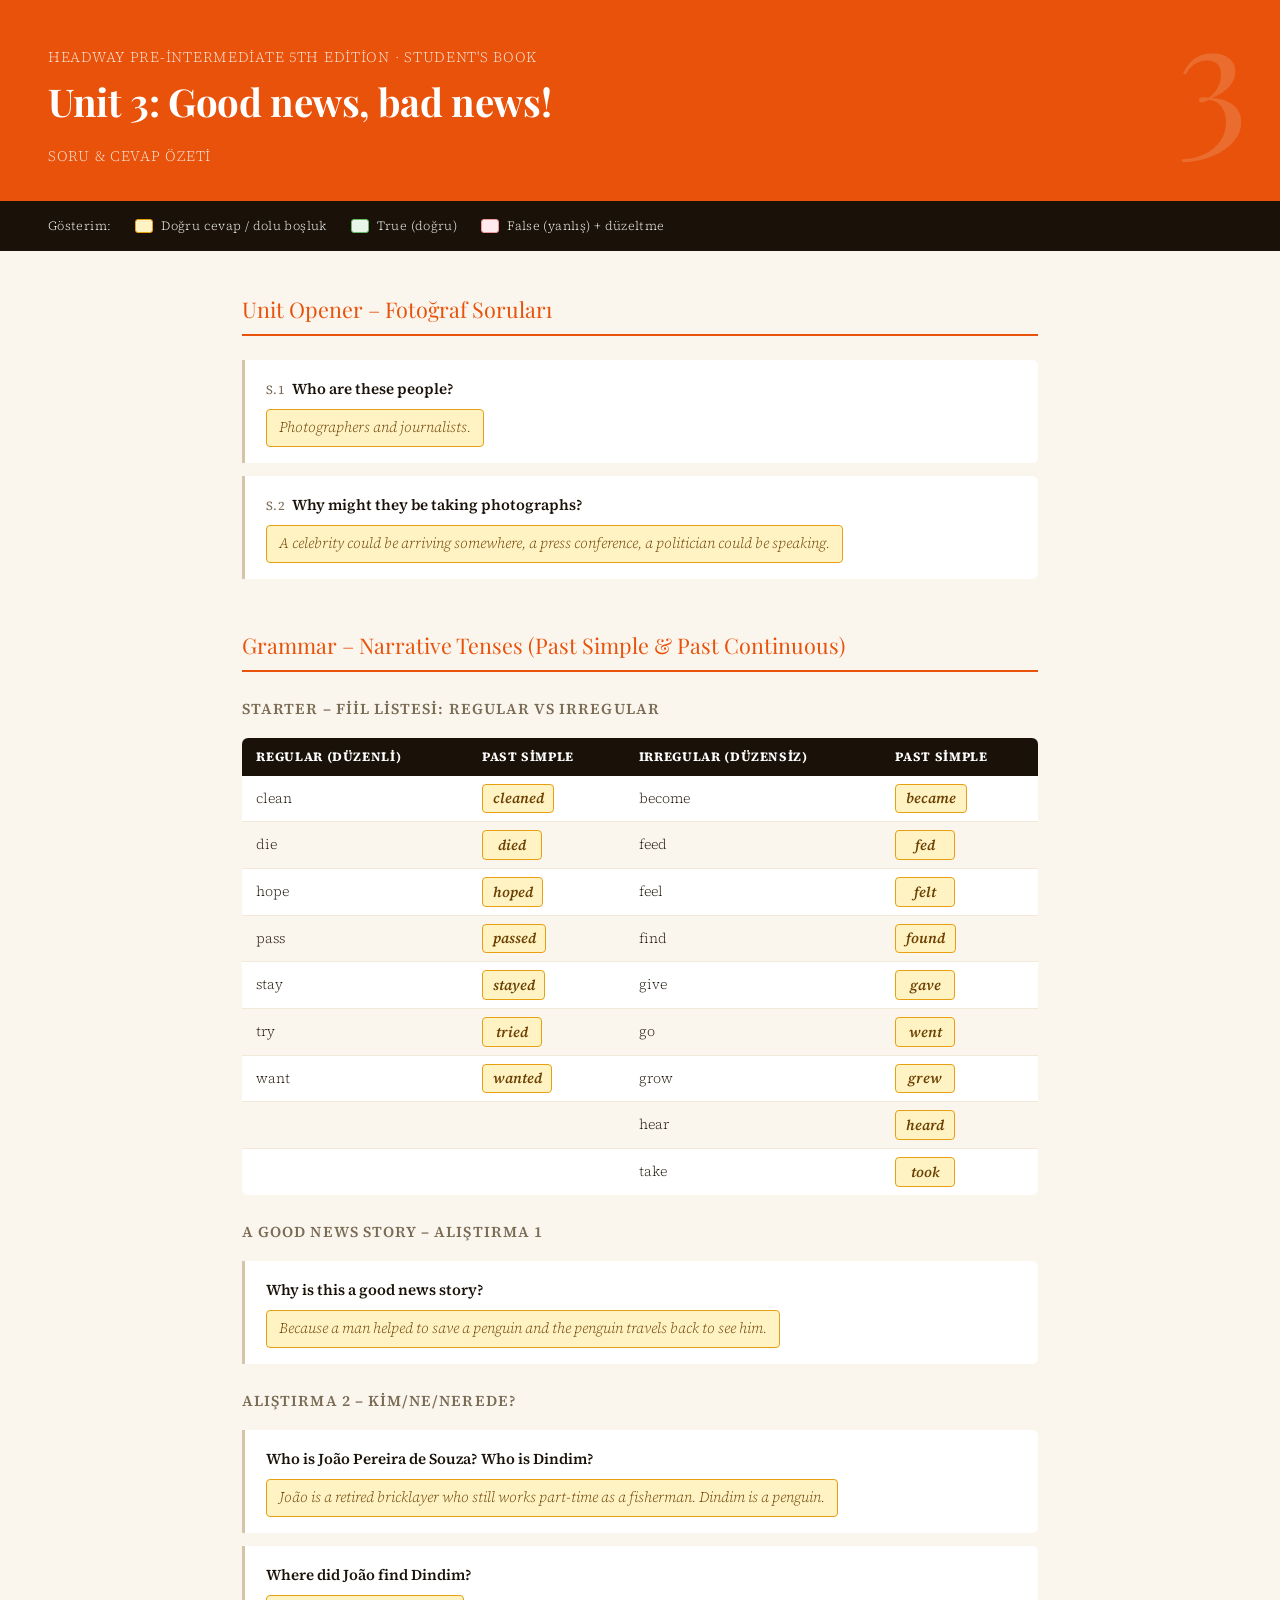
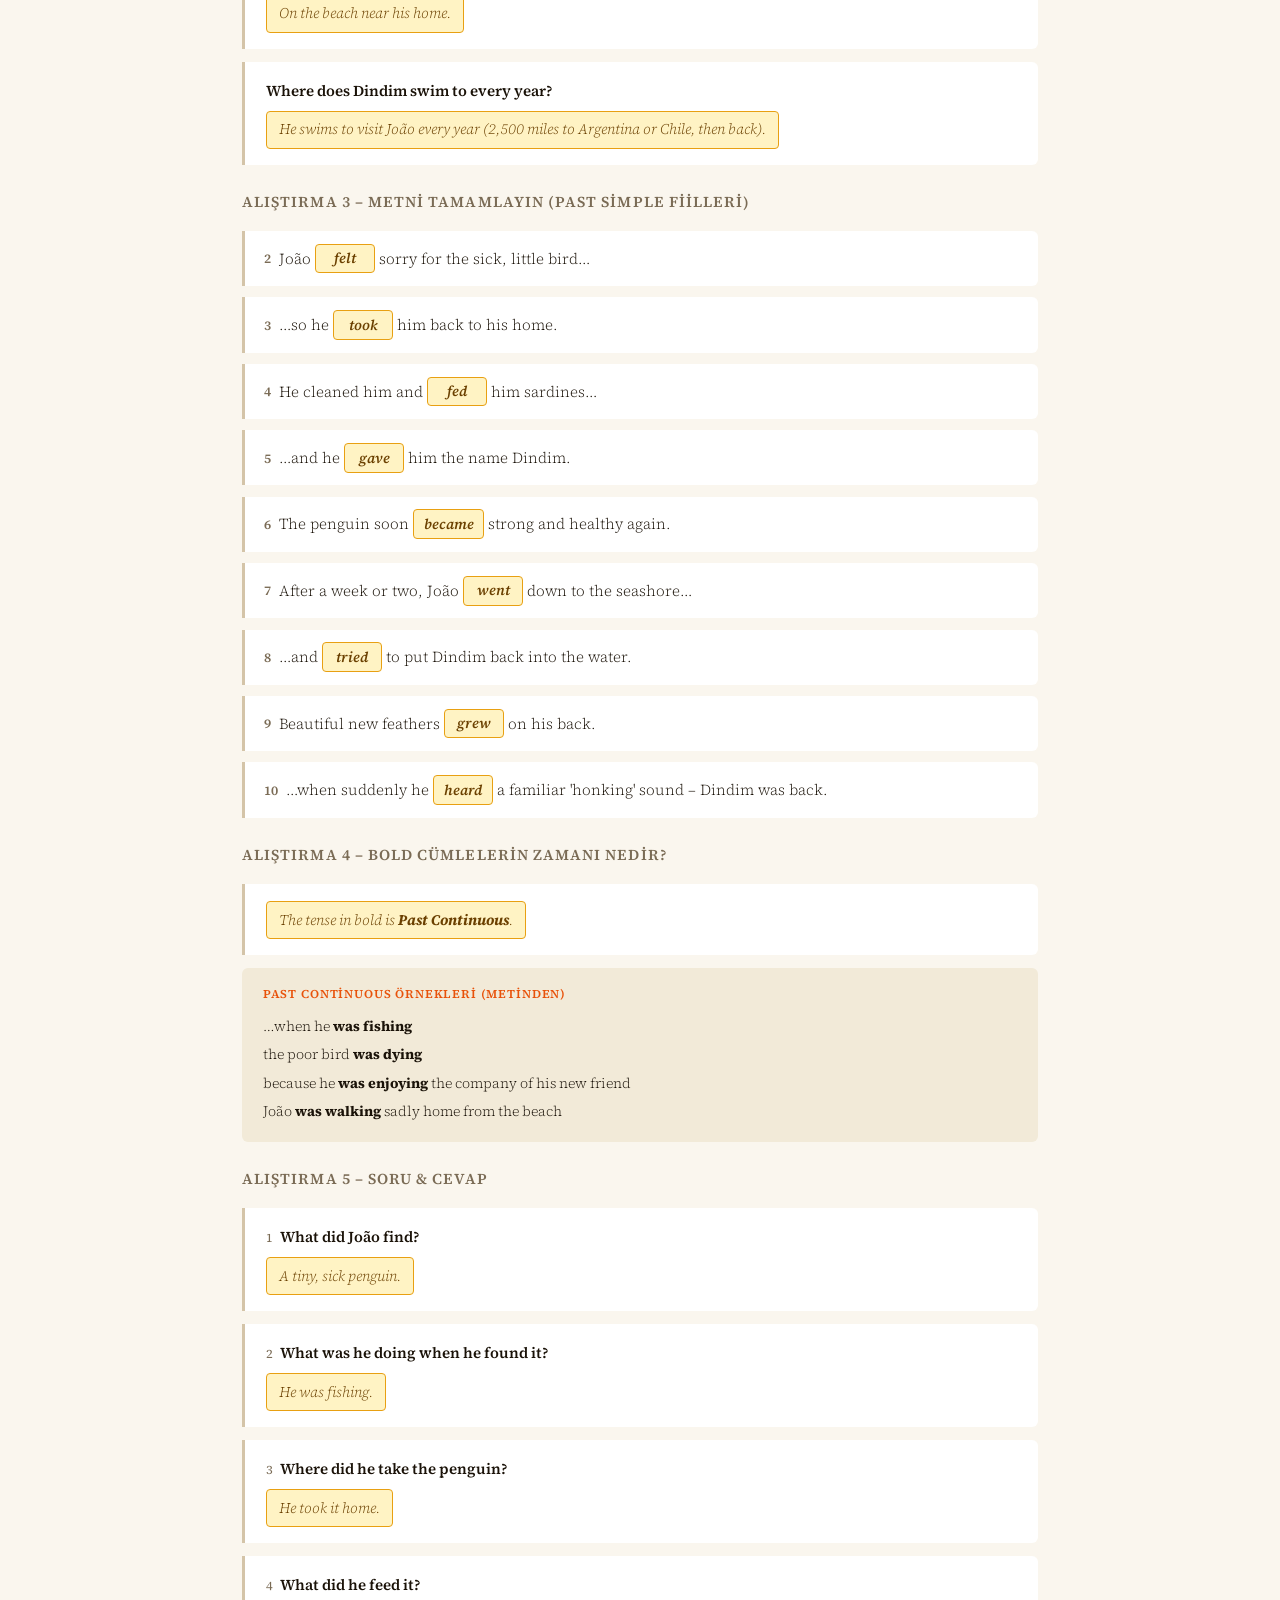
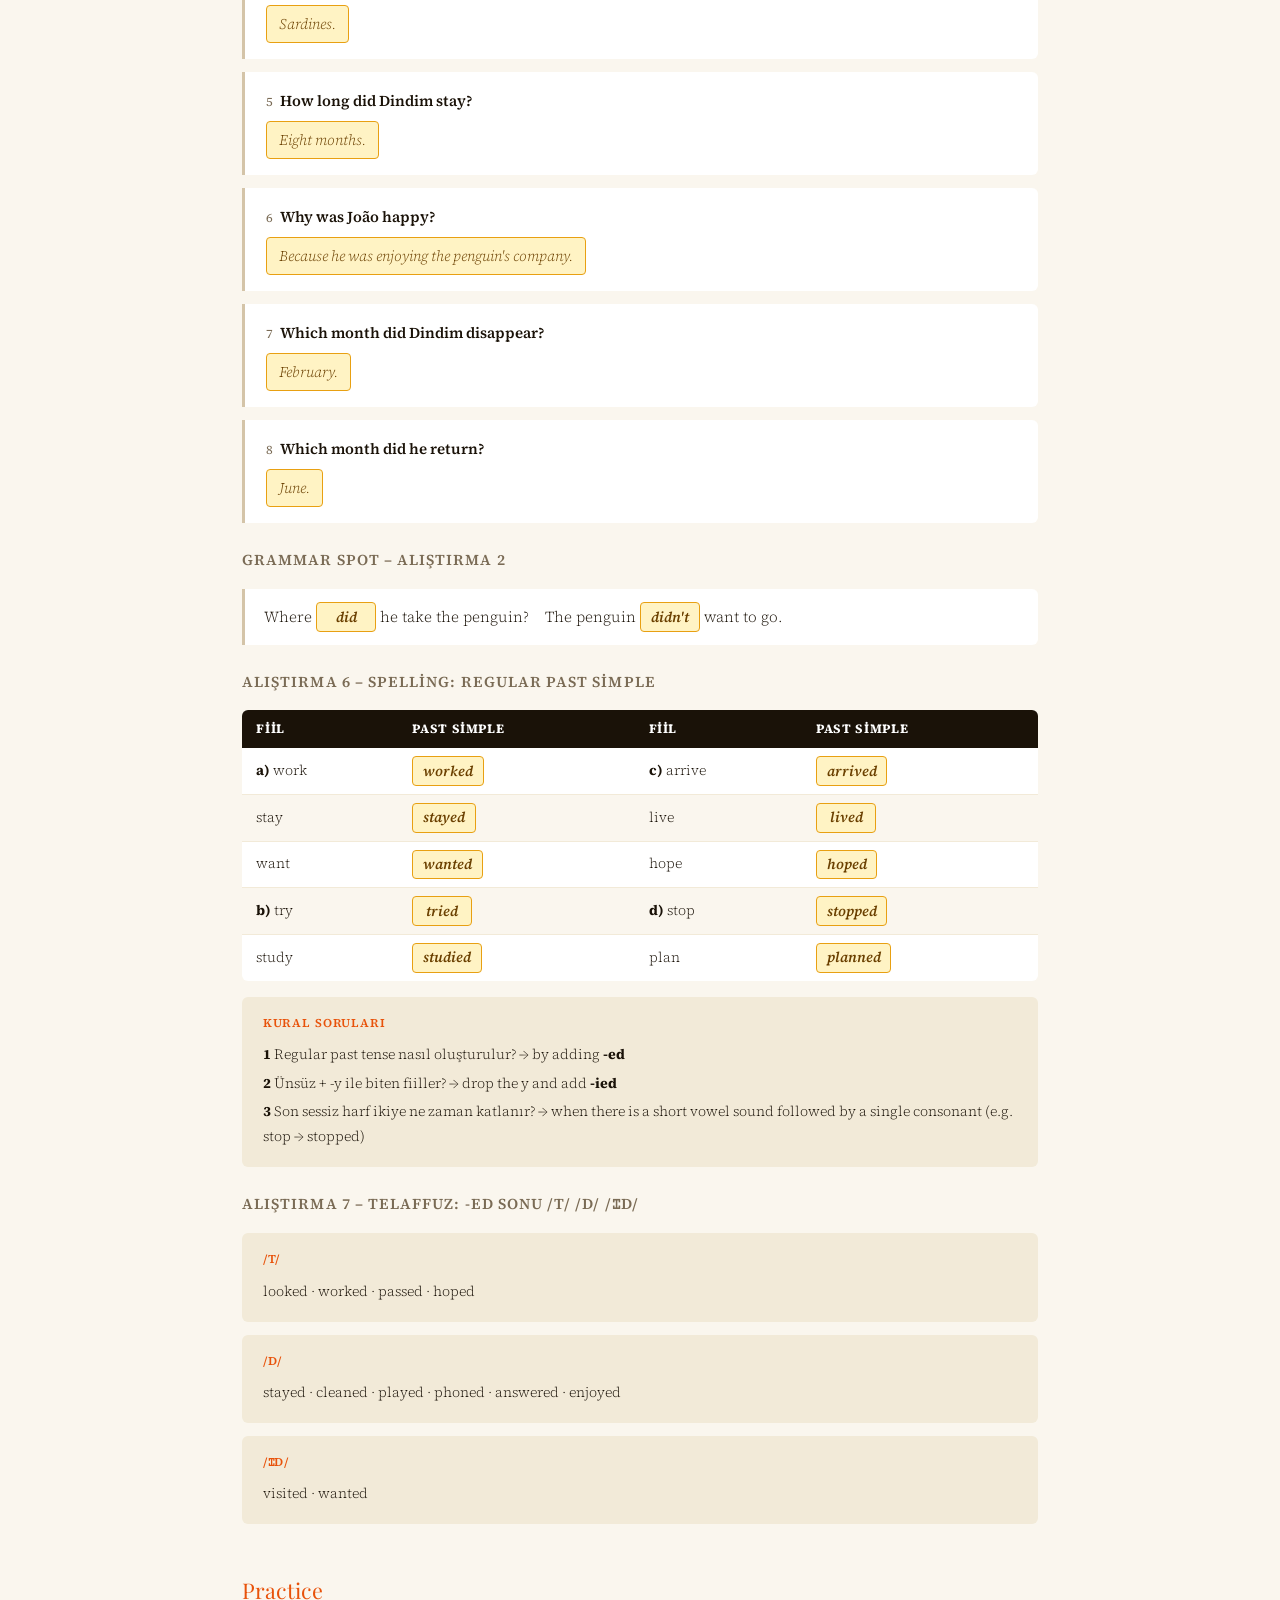
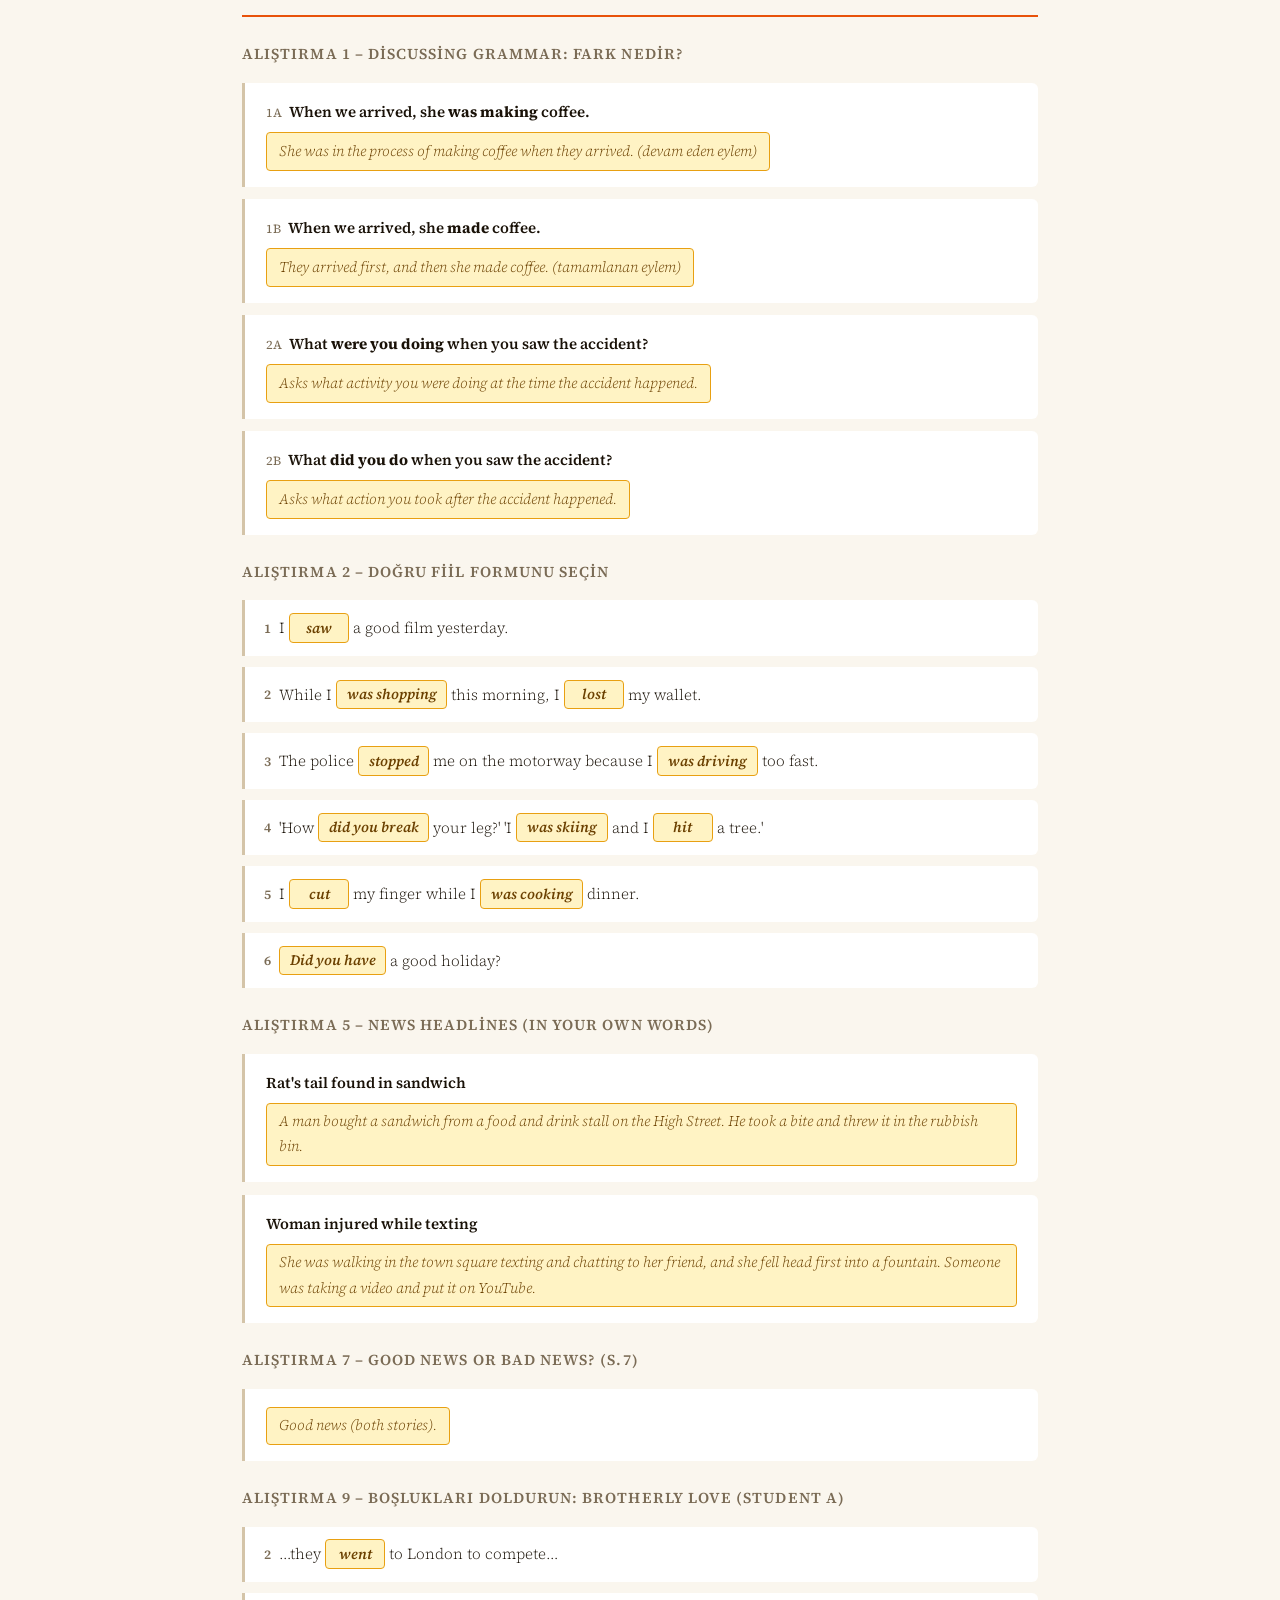
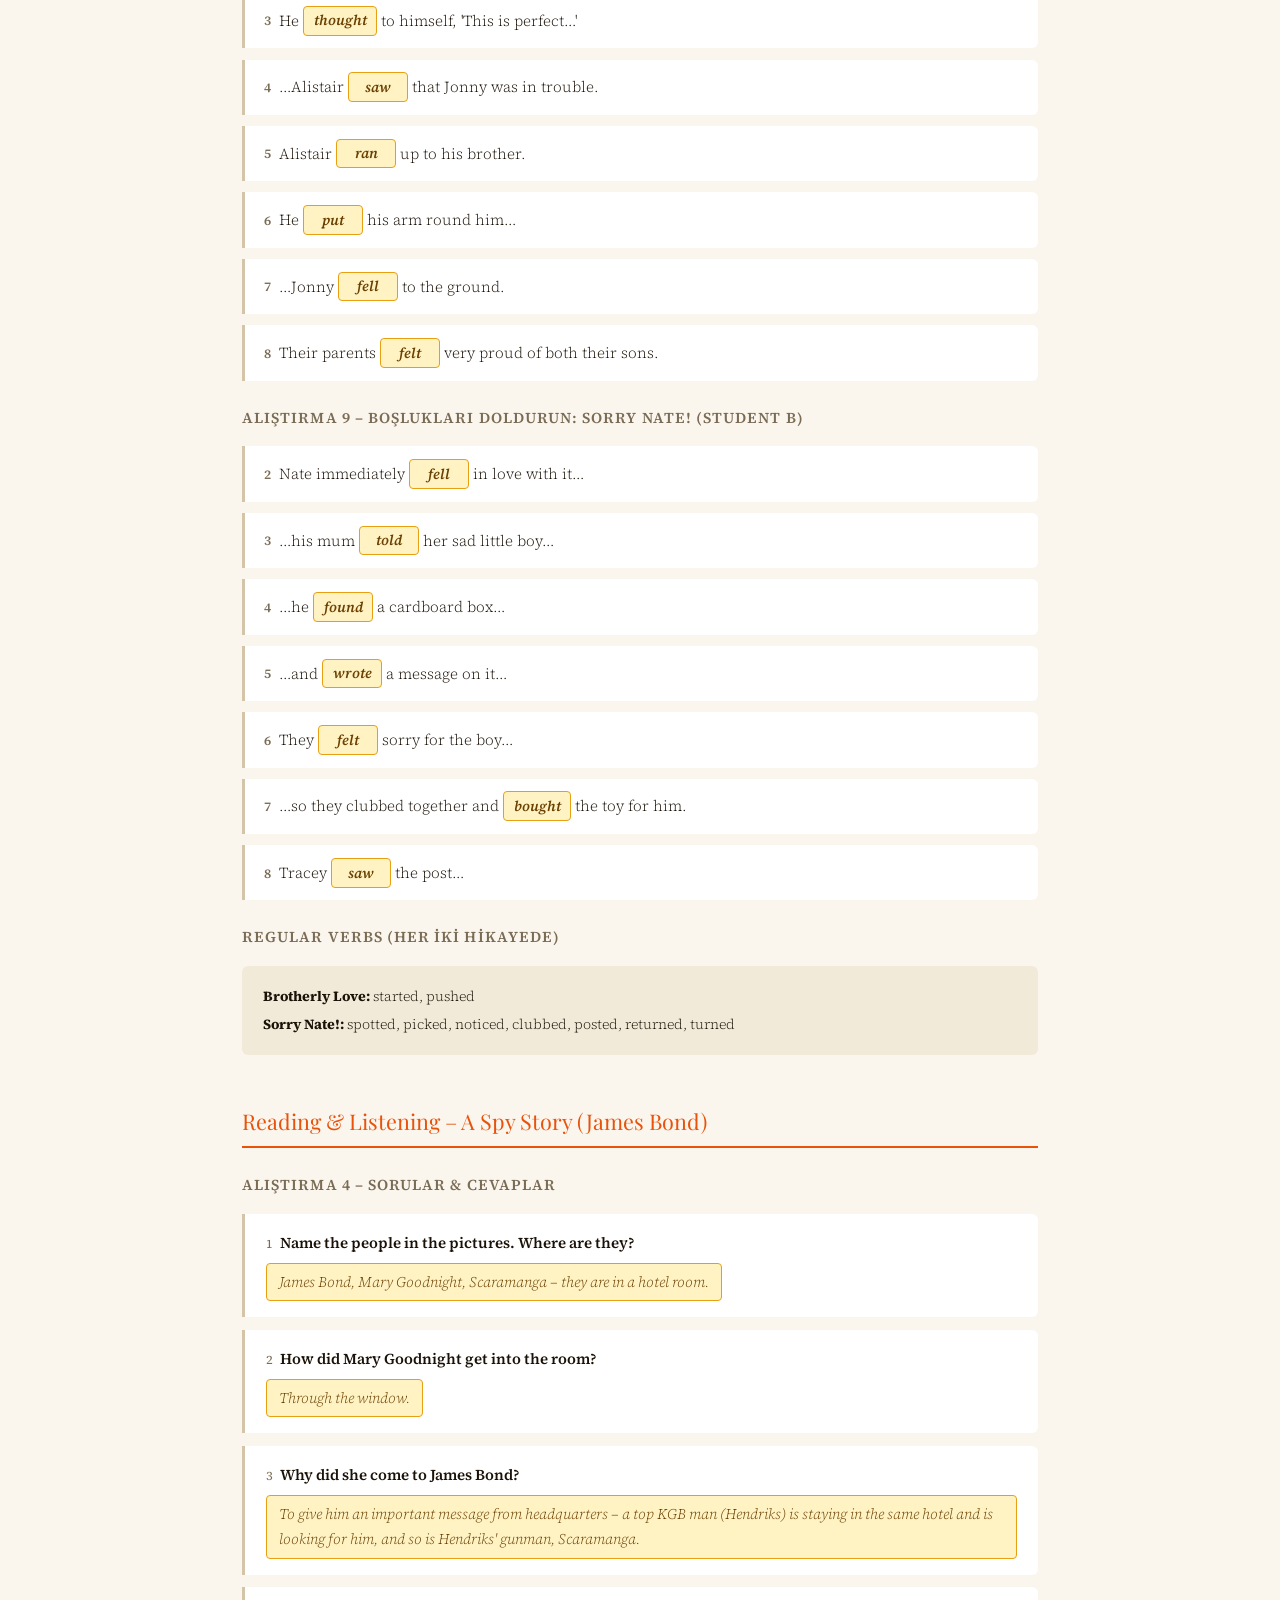
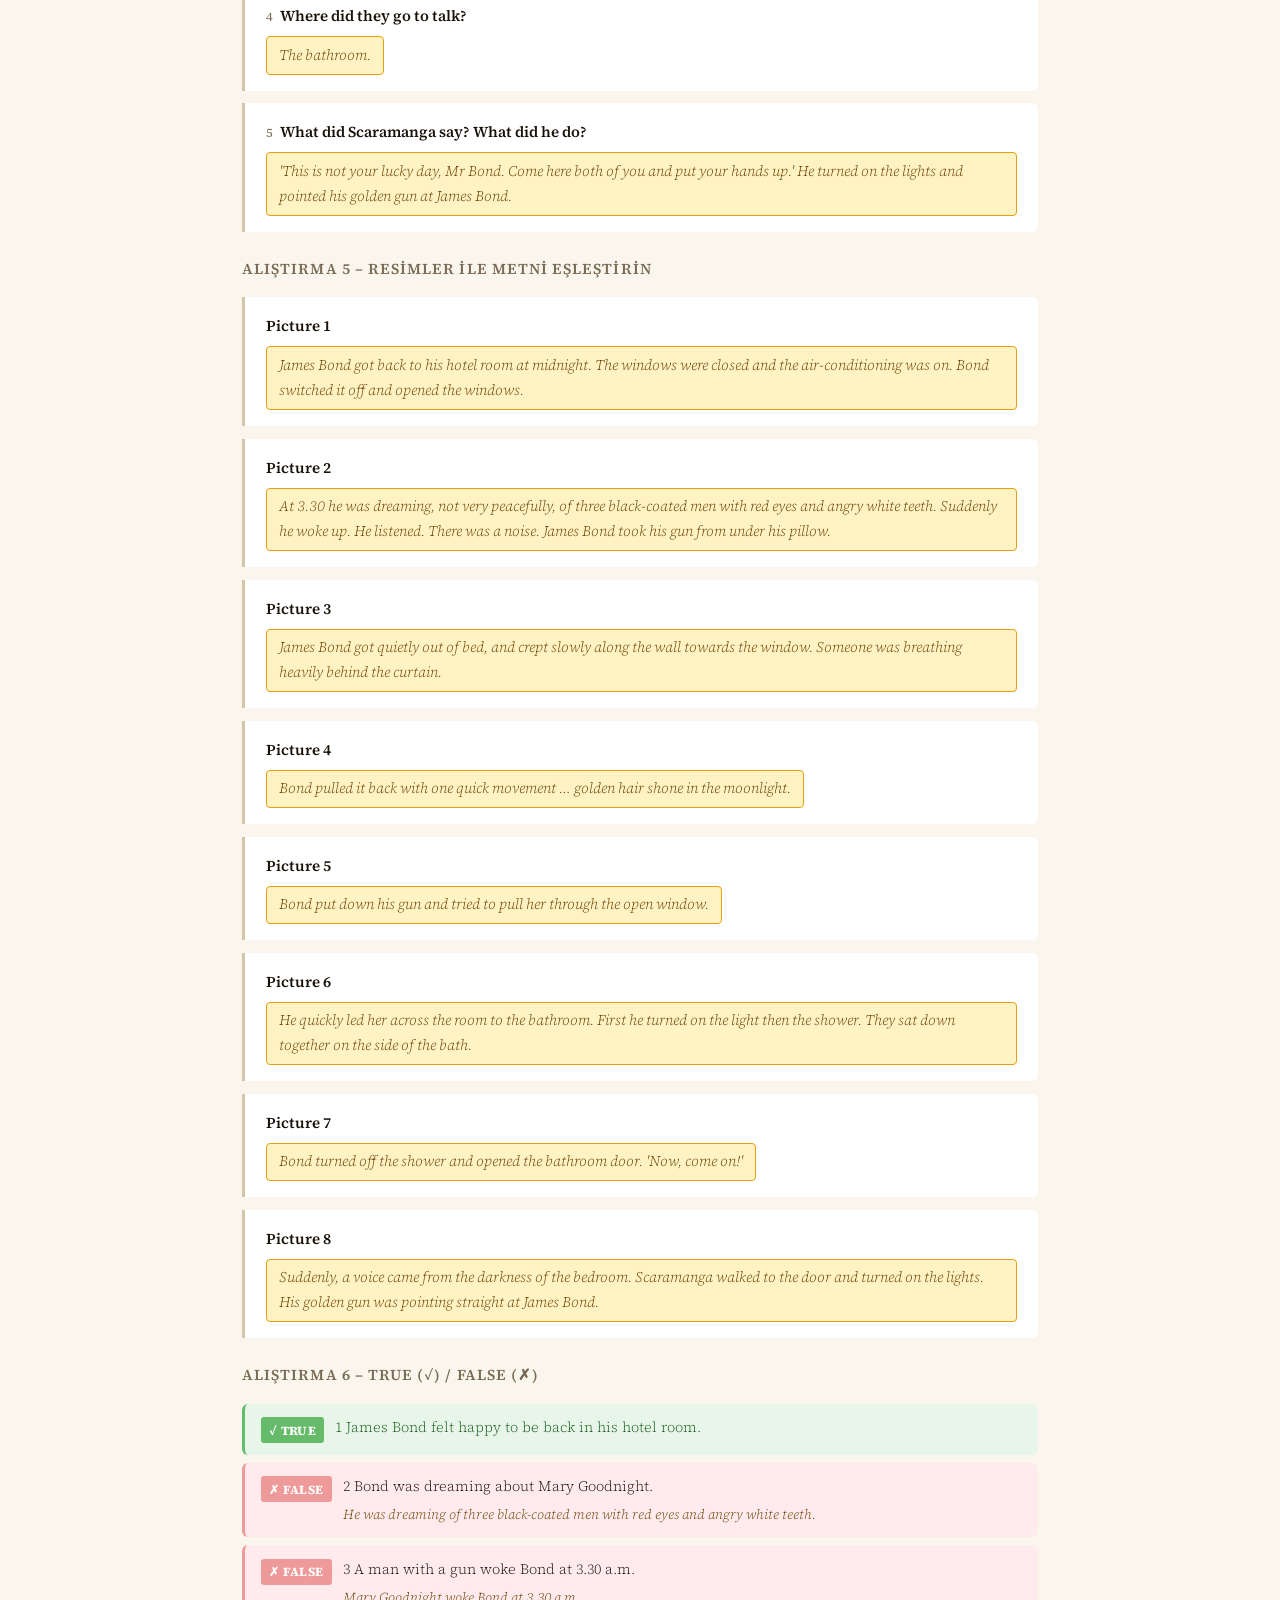
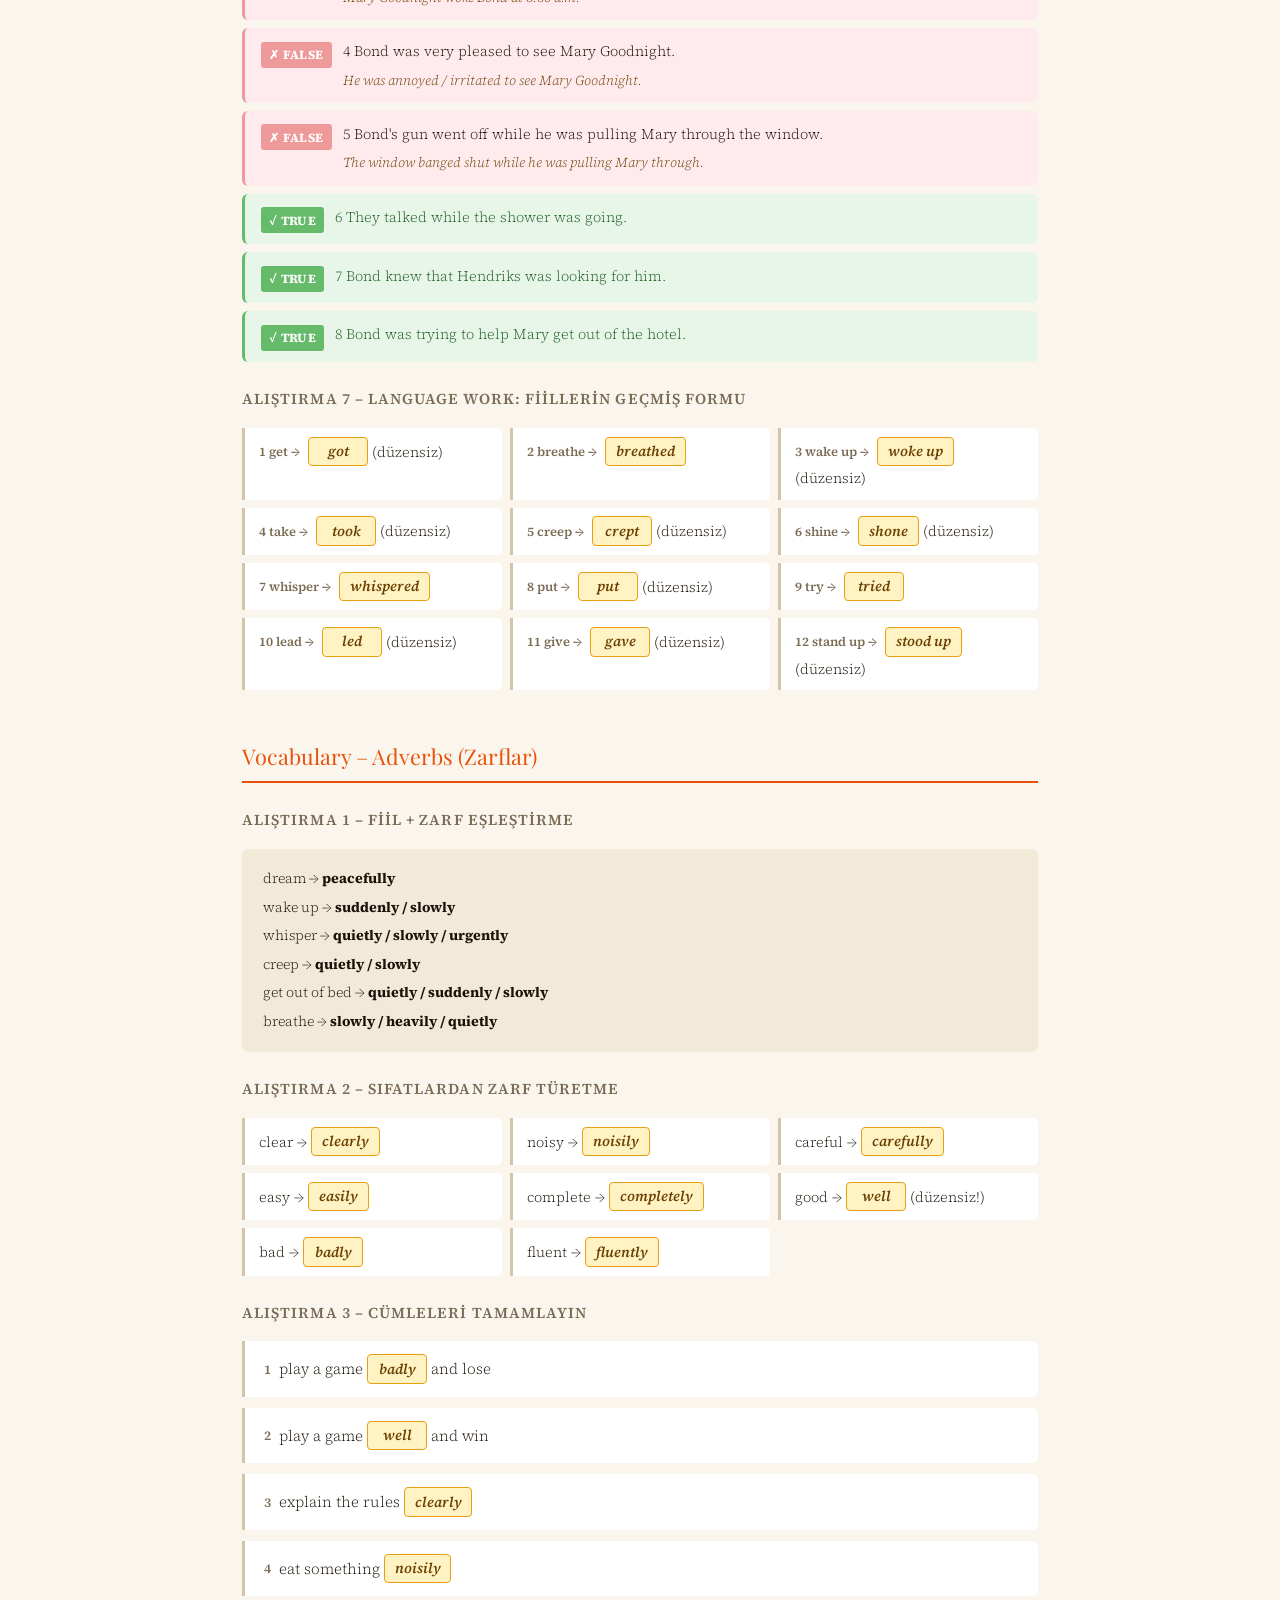
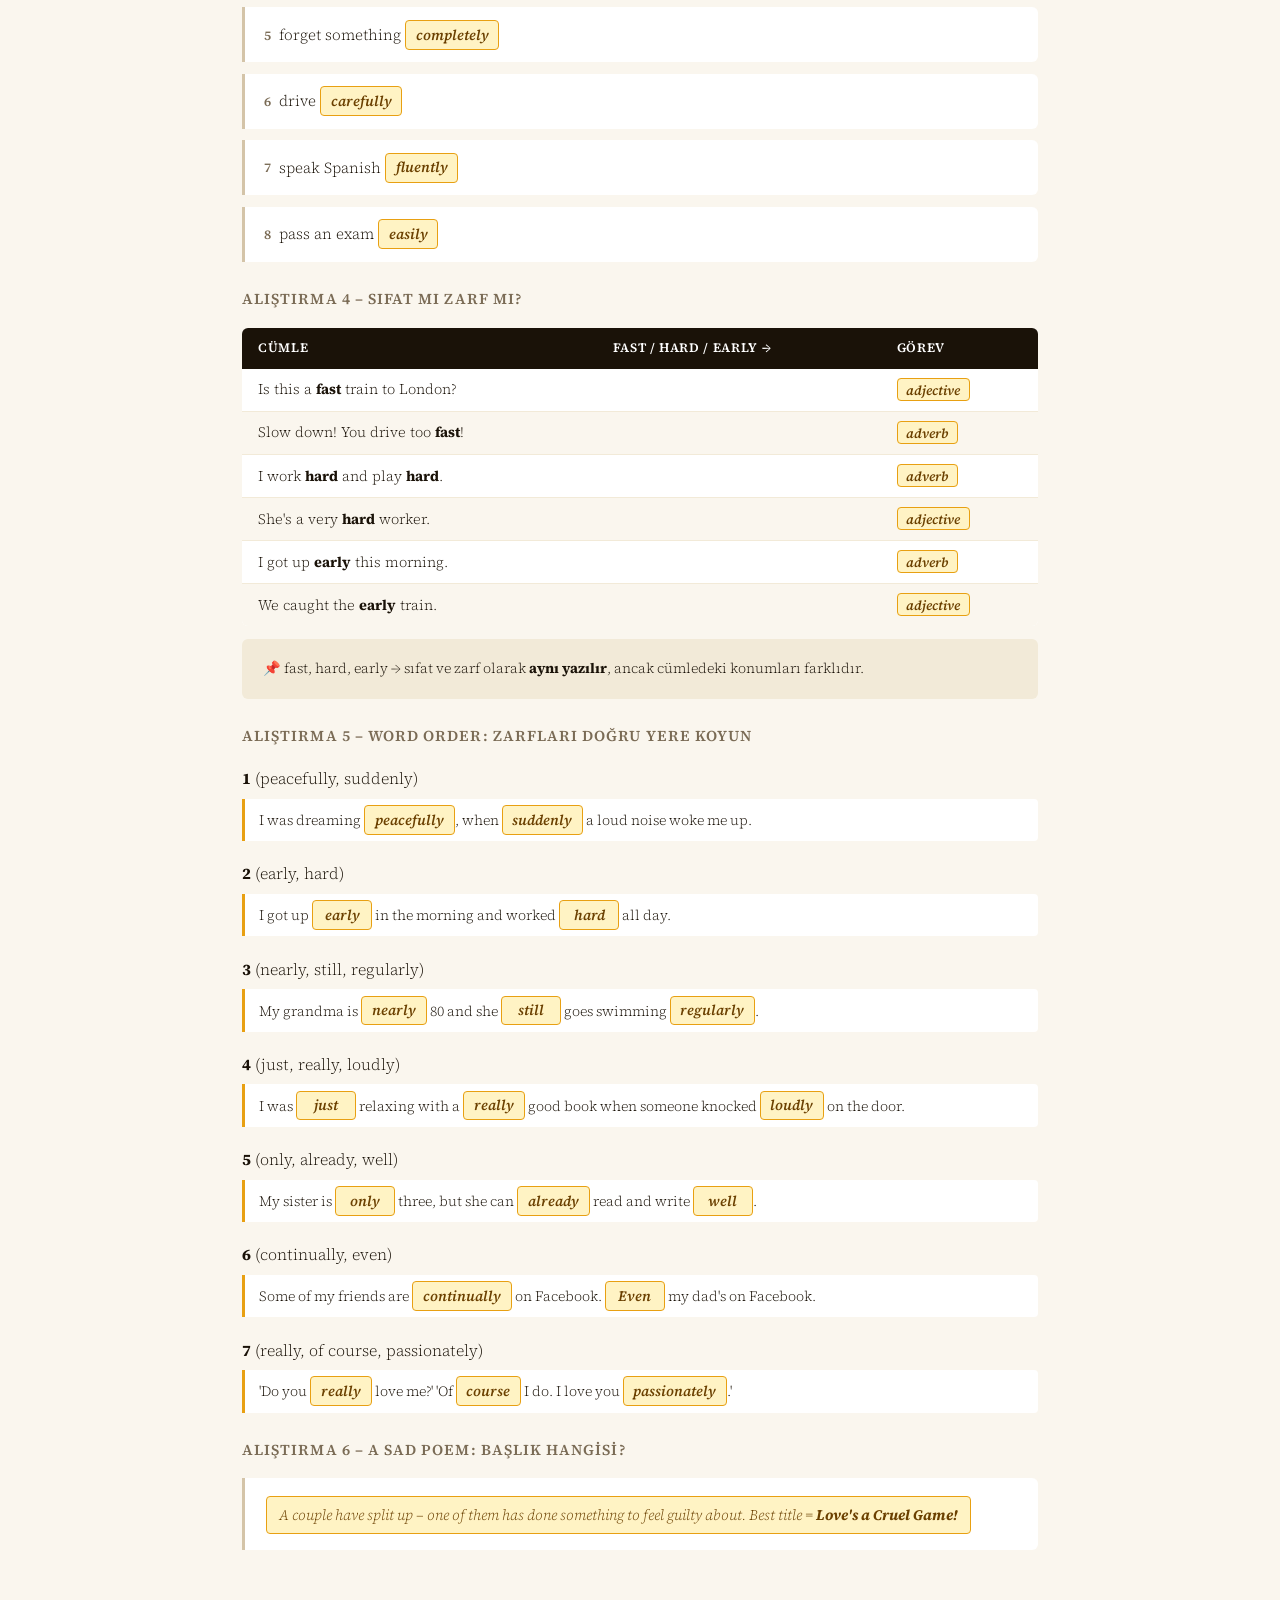
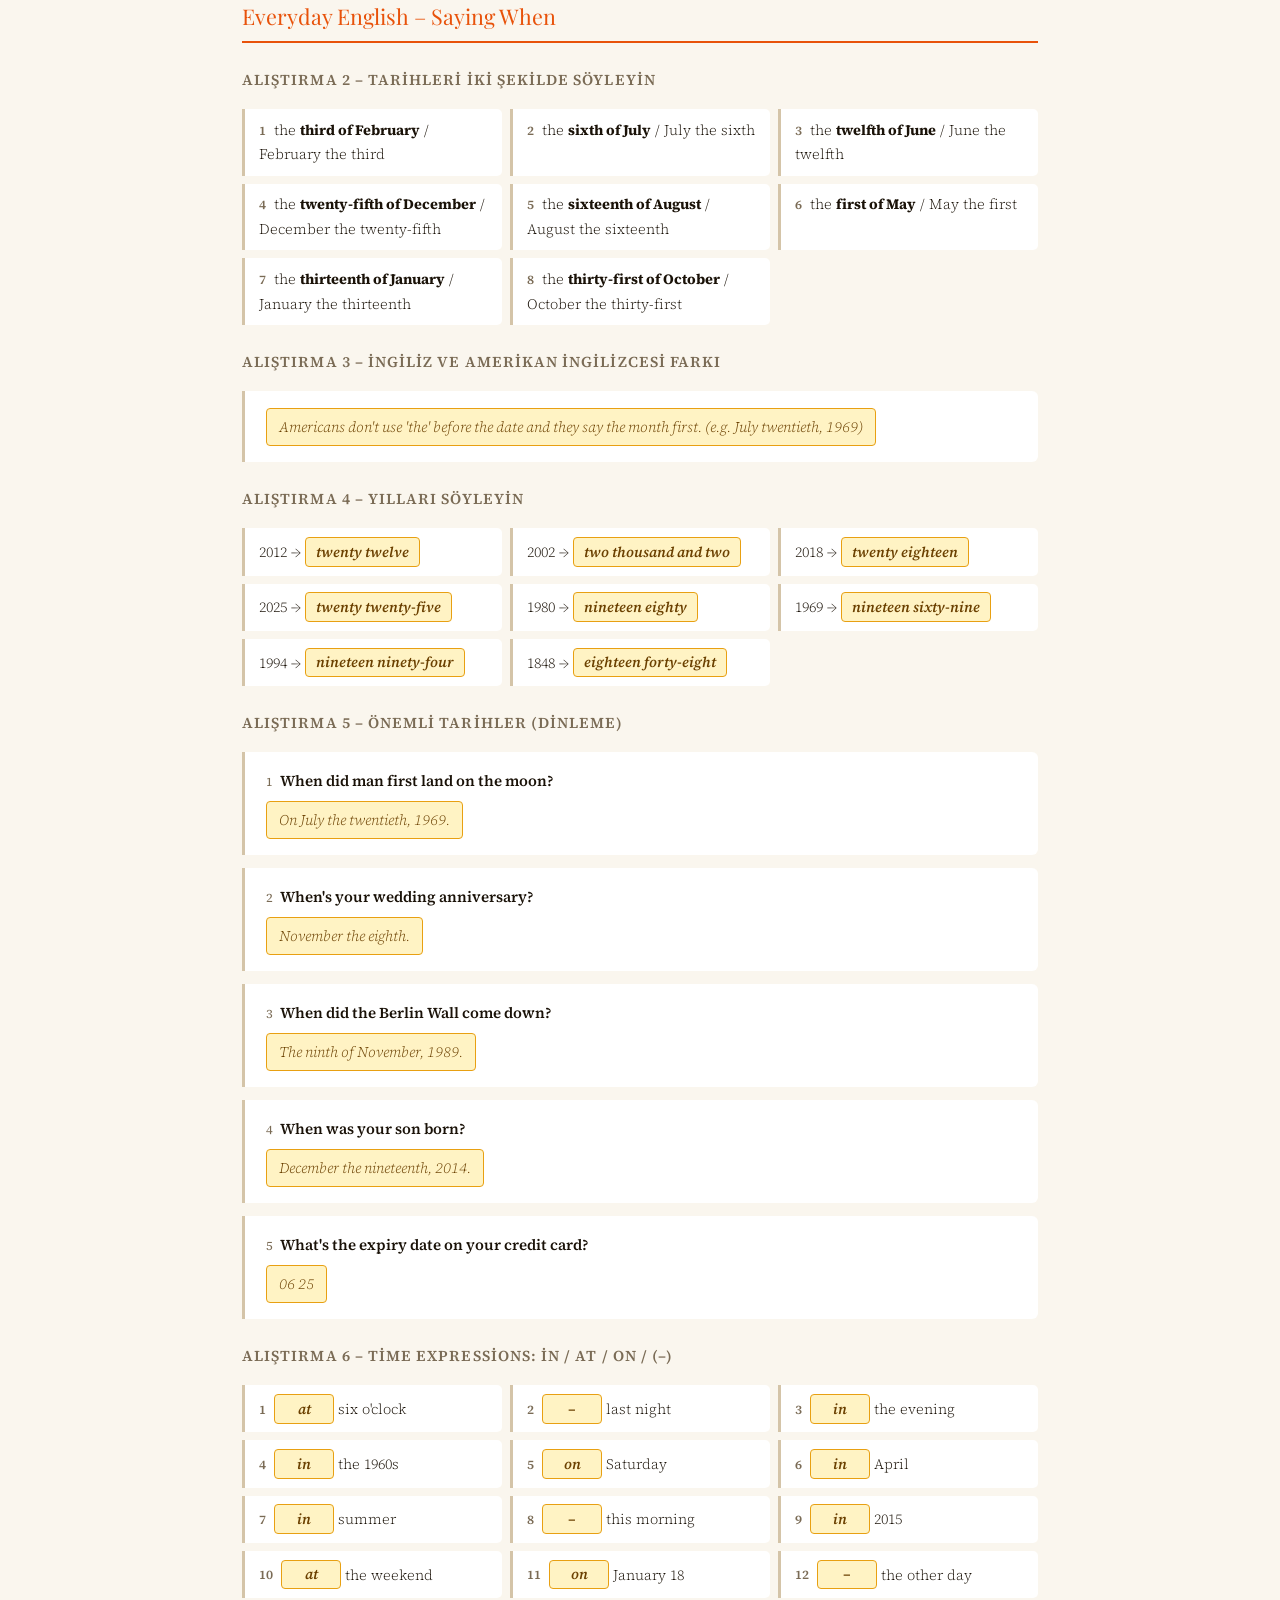
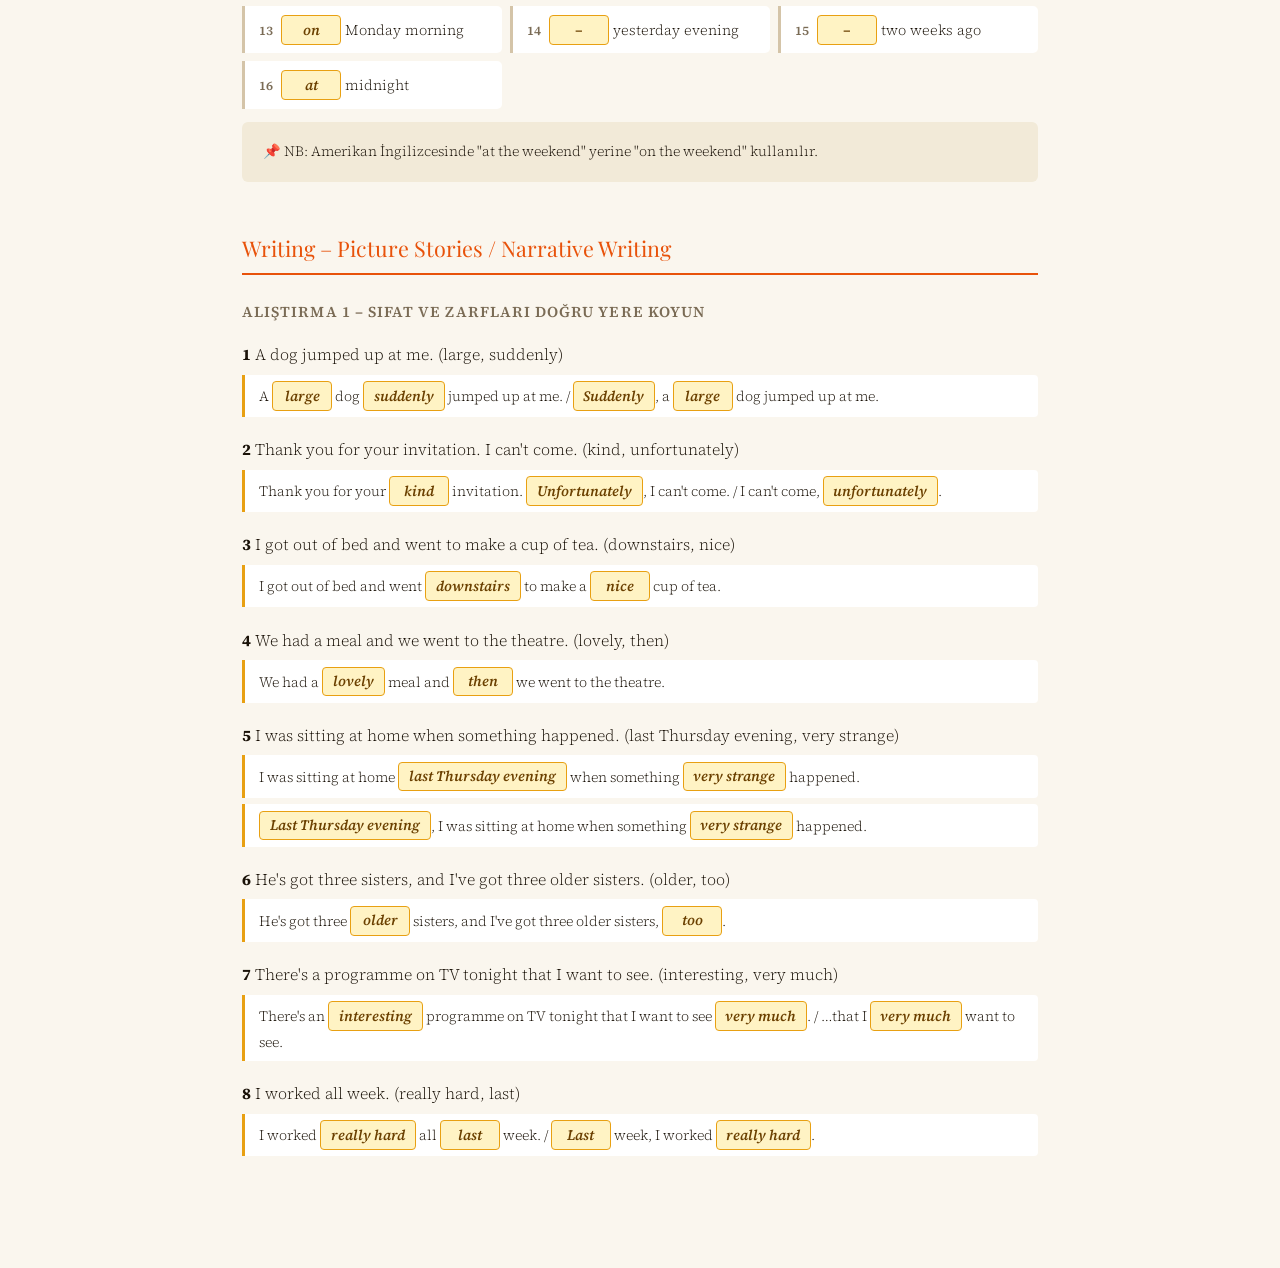
==== hw3.html @ 17045990 "Add files via upload" ====
<!DOCTYPE html>
<html lang="tr">
<head>
<meta charset="UTF-8">
<meta name="viewport" content="width=device-width, initial-scale=1.0">
<title>Headway Pre-intermediate – Unit 3: Good news, bad news!</title>
<link href="https://fonts.googleapis.com/css2?family=Playfair+Display:wght@700&family=Source+Serif+4:ital,wght@0,300;0,400;0,600;1,300&display=swap" rel="stylesheet">
<style>
  :root {
    --orange: #E8520A;
    --dark: #1A1208;
    --cream: #FAF6EE;
    --warm: #F2EAD8;
    --muted: #7A6B55;
    --answer-bg: #FFF3C4;
    --answer-border: #E8A012;
    --answer-text: #6B4000;
    --section-line: #D4C4A8;
    --true-bg: #E8F5E9;
    --true-border: #66BB6A;
    --true-text: #1B5E20;
    --false-bg: #FFEBEE;
    --false-border: #EF9A9A;
    --false-text: #B71C1C;
  }

  * { box-sizing: border-box; margin: 0; padding: 0; }

  body {
    background: var(--cream);
    color: var(--dark);
    font-family: 'Source Serif 4', Georgia, serif;
    font-weight: 300;
    line-height: 1.7;
  }

  .page-header {
    background: var(--orange);
    color: white;
    padding: 2.5rem 3rem 2rem;
    position: relative;
    overflow: hidden;
  }
  .page-header::after {
    content: '3';
    position: absolute;
    right: 2rem;
    top: -0.5rem;
    font-family: 'Playfair Display', serif;
    font-size: 10rem;
    opacity: 0.15;
    line-height: 1;
  }
  .page-header h1 { font-family: 'Playfair Display', serif; font-size: 2.4rem; letter-spacing: -0.01em; }
  .page-header .subtitle { font-size: 0.9rem; opacity: 0.85; margin-top: 0.3rem; letter-spacing: 0.05em; text-transform: uppercase; }

  .legend {
    display: flex; gap: 1.5rem; padding: 0.9rem 3rem;
    background: var(--dark); color: white; font-size: 0.78rem;
    align-items: center; letter-spacing: 0.03em; flex-wrap: wrap;
  }
  .legend-item { display: flex; align-items: center; gap: 0.5rem; }
  .legend-box { width: 18px; height: 14px; border-radius: 3px; }
  .legend-box.ans { background: var(--answer-bg); border: 1.5px solid var(--answer-border); }
  .legend-box.tr { background: var(--true-bg); border: 1.5px solid var(--true-border); }
  .legend-box.fa { background: var(--false-bg); border: 1.5px solid var(--false-border); }

  .container { max-width: 860px; margin: 0 auto; padding: 2.5rem 2rem 4rem; }

  .section { margin-bottom: 3rem; }

  .section-title {
    font-family: 'Playfair Display', serif; font-size: 1.35rem;
    color: var(--orange); border-bottom: 2px solid var(--orange);
    padding-bottom: 0.4rem; margin-bottom: 1.5rem;
  }

  .sub-title {
    font-family: 'Source Serif 4', serif; font-weight: 600; font-size: 0.95rem;
    color: var(--muted); text-transform: uppercase; letter-spacing: 0.07em;
    margin-bottom: 1rem; margin-top: 1.5rem;
  }

  .qa-block {
    background: white; border-left: 3px solid var(--section-line);
    border-radius: 0 6px 6px 0; padding: 1rem 1.3rem; margin-bottom: 0.8rem;
  }
  .question { font-size: 0.95rem; font-weight: 600; color: var(--dark); margin-bottom: 0.35rem; }
  .q-label { color: var(--muted); font-size: 0.78rem; font-weight: 400; margin-right: 0.4rem; text-transform: uppercase; letter-spacing: 0.05em; }
  .answer {
    background: var(--answer-bg); border: 1.5px solid var(--answer-border);
    border-radius: 4px; padding: 0.35rem 0.75rem; font-size: 0.92rem;
    color: var(--answer-text); font-style: italic; display: inline-block; margin-top: 0.1rem;
  }

  .blank-sentence {
    font-size: 0.95rem; margin-bottom: 0.7rem; background: white;
    border-left: 3px solid var(--section-line); border-radius: 0 6px 6px 0; padding: 0.8rem 1.2rem;
  }
  .blank-num { font-weight: 600; color: var(--muted); margin-right: 0.5rem; font-size: 0.82rem; }
  .filled {
    background: var(--answer-bg); border: 1.5px solid var(--answer-border);
    border-radius: 4px; padding: 0.1rem 0.6rem; color: var(--answer-text);
    font-style: italic; font-weight: 600; display: inline-block;
    min-width: 60px; text-align: center; font-size: 0.9rem;
  }

  .answer-grid {
    display: grid; grid-template-columns: repeat(auto-fill, minmax(200px, 1fr));
    gap: 0.5rem; margin-bottom: 0.8rem;
  }
  .grid-item {
    background: white; border-left: 3px solid var(--section-line);
    border-radius: 0 5px 5px 0; padding: 0.55rem 0.9rem; font-size: 0.9rem;
  }
  .grid-item .num { font-weight: 600; color: var(--muted); margin-right: 0.5rem; font-size: 0.8rem; }

  .match-table { width: 100%; border-collapse: collapse; font-size: 0.9rem; background: white; border-radius: 6px; overflow: hidden; }
  .match-table thead { background: var(--dark); color: white; }
  .match-table th { padding: 0.6rem 1rem; text-align: left; font-weight: 600; font-size: 0.8rem; letter-spacing: 0.05em; text-transform: uppercase; }
  .match-table td { padding: 0.55rem 1rem; border-bottom: 1px solid var(--warm); vertical-align: top; }
  .match-table tr:last-child td { border-bottom: none; }
  .match-table tr:nth-child(even) td { background: var(--cream); }
  .tag {
    background: var(--answer-bg); border: 1.5px solid var(--answer-border);
    border-radius: 4px; padding: 0.1rem 0.55rem; font-size: 0.83rem;
    color: var(--answer-text); font-weight: 600; font-style: italic;
  }

  .example-box {
    background: var(--warm); border-radius: 6px; padding: 1rem 1.3rem;
    margin-bottom: 0.8rem; font-size: 0.88rem; line-height: 1.8;
  }
  .ex-label { font-weight: 600; color: var(--orange); text-transform: uppercase; font-size: 0.75rem; letter-spacing: 0.07em; margin-bottom: 0.4rem; }
  .ex-item { display: block; padding: 0.1rem 0; }

  /* True/False */
  .tf-item {
    display: flex; gap: 0.7rem; align-items: flex-start;
    padding: 0.7rem 1rem; border-radius: 6px; margin-bottom: 0.5rem; font-size: 0.9rem;
  }
  .tf-item.true { background: var(--true-bg); border-left: 3px solid var(--true-border); color: var(--true-text); }
  .tf-item.false { background: var(--false-bg); border-left: 3px solid var(--false-border); }
  .tf-badge {
    font-weight: 700; font-size: 0.78rem; padding: 0.15rem 0.5rem;
    border-radius: 3px; white-space: nowrap; margin-top: 0.15rem;
    letter-spacing: 0.03em; flex-shrink: 0;
  }
  .tf-item.true .tf-badge { background: var(--true-border); color: white; }
  .tf-item.false .tf-badge { background: var(--false-border); color: white; }
  .tf-correction { display: block; font-style: italic; font-size: 0.85rem; color: var(--answer-text); margin-top: 0.3rem; }

  .two-col { display: grid; grid-template-columns: 1fr 1fr; gap: 1rem; margin-bottom: 0.8rem; }
  @media(max-width:600px){ .two-col{ grid-template-columns:1fr; } }

  .verb-table { width: 100%; border-collapse: collapse; font-size: 0.88rem; background: white; border-radius: 6px; overflow: hidden; margin-bottom: 1rem; }
  .verb-table thead { background: var(--dark); color: white; }
  .verb-table th { padding: 0.5rem 0.9rem; text-align: left; font-size: 0.8rem; text-transform: uppercase; letter-spacing: 0.05em; }
  .verb-table td { padding: 0.5rem 0.9rem; border-bottom: 1px solid var(--warm); }
  .verb-table tr:last-child td { border-bottom: none; }
  .verb-table tr:nth-child(even) td { background: var(--cream); }

  .writing-group { margin-bottom: 1.2rem; }
  .writing-variants { display: grid; grid-template-columns: 1fr; gap: 0.4rem; margin-top: 0.4rem; }
  .variant { background: white; border-left: 3px solid var(--answer-border); padding: 0.4rem 0.9rem; font-size: 0.88rem; border-radius: 0 4px 4px 0; }
</style>
</head>
<body>

<div class="page-header">
  <div class="subtitle">Headway Pre-intermediate 5th Edition · Student's Book</div>
  <h1>Unit 3: Good news, bad news!</h1>
  <div class="subtitle" style="margin-top:0.6rem;">Soru &amp; Cevap Özeti</div>
</div>

<div class="legend">
  <span>Gösterim:</span>
  <span class="legend-item"><span class="legend-box ans"></span> Doğru cevap / dolu boşluk</span>
  <span class="legend-item"><span class="legend-box tr"></span> True (doğru)</span>
  <span class="legend-item"><span class="legend-box fa"></span> False (yanlış) + düzeltme</span>
</div>

<div class="container">

  <!-- ===================== UNIT OPENER ===================== -->
  <div class="section">
    <div class="section-title">Unit Opener – Fotoğraf Soruları</div>
    <div class="qa-block">
      <div class="question"><span class="q-label">S.1</span>Who are these people?</div>
      <div class="answer">Photographers and journalists.</div>
    </div>
    <div class="qa-block">
      <div class="question"><span class="q-label">S.2</span>Why might they be taking photographs?</div>
      <div class="answer">A celebrity could be arriving somewhere, a press conference, a politician could be speaking.</div>
    </div>
  </div>

  <!-- ===================== GRAMMAR ===================== -->
  <div class="section">
    <div class="section-title">Grammar – Narrative Tenses (Past Simple &amp; Past Continuous)</div>

    <div class="sub-title">Starter – Fiil Listesi: Regular vs Irregular</div>
    <table class="verb-table">
      <thead><tr><th>Regular (düzenli)</th><th>Past Simple</th><th>Irregular (düzensiz)</th><th>Past Simple</th></tr></thead>
      <tbody>
        <tr><td>clean</td><td><span class="filled">cleaned</span></td><td>become</td><td><span class="filled">became</span></td></tr>
        <tr><td>die</td><td><span class="filled">died</span></td><td>feed</td><td><span class="filled">fed</span></td></tr>
        <tr><td>hope</td><td><span class="filled">hoped</span></td><td>feel</td><td><span class="filled">felt</span></td></tr>
        <tr><td>pass</td><td><span class="filled">passed</span></td><td>find</td><td><span class="filled">found</span></td></tr>
        <tr><td>stay</td><td><span class="filled">stayed</span></td><td>give</td><td><span class="filled">gave</span></td></tr>
        <tr><td>try</td><td><span class="filled">tried</span></td><td>go</td><td><span class="filled">went</span></td></tr>
        <tr><td>want</td><td><span class="filled">wanted</span></td><td>grow</td><td><span class="filled">grew</span></td></tr>
        <tr><td></td><td></td><td>hear</td><td><span class="filled">heard</span></td></tr>
        <tr><td></td><td></td><td>take</td><td><span class="filled">took</span></td></tr>
      </tbody>
    </table>

    <!-- A good news story -->
    <div class="sub-title">A Good News Story – Alıştırma 1</div>
    <div class="qa-block">
      <div class="question">Why is this a good news story?</div>
      <div class="answer">Because a man helped to save a penguin and the penguin travels back to see him.</div>
    </div>

    <div class="sub-title">Alıştırma 2 – Kim/Ne/Nerede?</div>
    <div class="qa-block">
      <div class="question">Who is João Pereira de Souza? Who is Dindim?</div>
      <div class="answer">João is a retired bricklayer who still works part-time as a fisherman. Dindim is a penguin.</div>
    </div>
    <div class="qa-block">
      <div class="question">Where did João find Dindim?</div>
      <div class="answer">On the beach near his home.</div>
    </div>
    <div class="qa-block">
      <div class="question">Where does Dindim swim to every year?</div>
      <div class="answer">He swims to visit João every year (2,500 miles to Argentina or Chile, then back).</div>
    </div>

    <div class="sub-title">Alıştırma 3 – Metni Tamamlayın (Past Simple fiilleri)</div>
    <div class="blank-sentence"><span class="blank-num">2</span>João <span class="filled">felt</span> sorry for the sick, little bird…</div>
    <div class="blank-sentence"><span class="blank-num">3</span>…so he <span class="filled">took</span> him back to his home.</div>
    <div class="blank-sentence"><span class="blank-num">4</span>He cleaned him and <span class="filled">fed</span> him sardines…</div>
    <div class="blank-sentence"><span class="blank-num">5</span>…and he <span class="filled">gave</span> him the name Dindim.</div>
    <div class="blank-sentence"><span class="blank-num">6</span>The penguin soon <span class="filled">became</span> strong and healthy again.</div>
    <div class="blank-sentence"><span class="blank-num">7</span>After a week or two, João <span class="filled">went</span> down to the seashore…</div>
    <div class="blank-sentence"><span class="blank-num">8</span>…and <span class="filled">tried</span> to put Dindim back into the water.</div>
    <div class="blank-sentence"><span class="blank-num">9</span>Beautiful new feathers <span class="filled">grew</span> on his back.</div>
    <div class="blank-sentence"><span class="blank-num">10</span>…when suddenly he <span class="filled">heard</span> a familiar 'honking' sound – Dindim was back.</div>

    <div class="sub-title">Alıştırma 4 – Bold cümlelerin zamanı nedir?</div>
    <div class="qa-block">
      <div class="answer">The tense in bold is <strong>Past Continuous</strong>.</div>
    </div>
    <div class="example-box">
      <div class="ex-label">Past Continuous örnekleri (metinden)</div>
      <span class="ex-item">…when he <strong>was fishing</strong></span>
      <span class="ex-item">the poor bird <strong>was dying</strong></span>
      <span class="ex-item">because he <strong>was enjoying</strong> the company of his new friend</span>
      <span class="ex-item">João <strong>was walking</strong> sadly home from the beach</span>
    </div>

    <div class="sub-title">Alıştırma 5 – Soru &amp; Cevap</div>
    <div class="qa-block">
      <div class="question"><span class="q-label">1</span>What did João find?</div>
      <div class="answer">A tiny, sick penguin.</div>
    </div>
    <div class="qa-block">
      <div class="question"><span class="q-label">2</span>What was he doing when he found it?</div>
      <div class="answer">He was fishing.</div>
    </div>
    <div class="qa-block">
      <div class="question"><span class="q-label">3</span>Where did he take the penguin?</div>
      <div class="answer">He took it home.</div>
    </div>
    <div class="qa-block">
      <div class="question"><span class="q-label">4</span>What did he feed it?</div>
      <div class="answer">Sardines.</div>
    </div>
    <div class="qa-block">
      <div class="question"><span class="q-label">5</span>How long did Dindim stay?</div>
      <div class="answer">Eight months.</div>
    </div>
    <div class="qa-block">
      <div class="question"><span class="q-label">6</span>Why was João happy?</div>
      <div class="answer">Because he was enjoying the penguin's company.</div>
    </div>
    <div class="qa-block">
      <div class="question"><span class="q-label">7</span>Which month did Dindim disappear?</div>
      <div class="answer">February.</div>
    </div>
    <div class="qa-block">
      <div class="question"><span class="q-label">8</span>Which month did he return?</div>
      <div class="answer">June.</div>
    </div>

    <!-- Grammar Spot -->
    <div class="sub-title">Grammar Spot – Alıştırma 2</div>
    <div class="blank-sentence">
      Where <span class="filled">did</span> he take the penguin? &nbsp;&nbsp; The penguin <span class="filled">didn't</span> want to go.
    </div>

    <!-- Spelling -->
    <div class="sub-title">Alıştırma 6 – Spelling: Regular Past Simple</div>
    <table class="verb-table">
      <thead><tr><th>Fiil</th><th>Past Simple</th><th>Fiil</th><th>Past Simple</th></tr></thead>
      <tbody>
        <tr><td><strong>a)</strong> work</td><td><span class="filled">worked</span></td><td><strong>c)</strong> arrive</td><td><span class="filled">arrived</span></td></tr>
        <tr><td>stay</td><td><span class="filled">stayed</span></td><td>live</td><td><span class="filled">lived</span></td></tr>
        <tr><td>want</td><td><span class="filled">wanted</span></td><td>hope</td><td><span class="filled">hoped</span></td></tr>
        <tr><td><strong>b)</strong> try</td><td><span class="filled">tried</span></td><td><strong>d)</strong> stop</td><td><span class="filled">stopped</span></td></tr>
        <tr><td>study</td><td><span class="filled">studied</span></td><td>plan</td><td><span class="filled">planned</span></td></tr>
      </tbody>
    </table>
    <div class="example-box">
      <div class="ex-label">Kural Soruları</div>
      <span class="ex-item"><strong>1</strong> Regular past tense nasıl oluşturulur? → by adding <strong>-ed</strong></span>
      <span class="ex-item"><strong>2</strong> Ünsüz + -y ile biten fiiller? → drop the y and add <strong>-ied</strong></span>
      <span class="ex-item"><strong>3</strong> Son sessiz harf ikiye ne zaman katlanır? → when there is a short vowel sound followed by a single consonant (e.g. stop → stopped)</span>
    </div>

    <!-- Pronunciation -->
    <div class="sub-title">Alıştırma 7 – Telaffuz: -ed Sonu /t/ /d/ /ɪd/</div>
    <div class="example-box">
      <div class="ex-label">/t/</div>
      <span class="ex-item">looked · worked · passed · hoped</span>
    </div>
    <div class="example-box">
      <div class="ex-label">/d/</div>
      <span class="ex-item">stayed · cleaned · played · phoned · answered · enjoyed</span>
    </div>
    <div class="example-box">
      <div class="ex-label">/ɪd/</div>
      <span class="ex-item">visited · wanted</span>
    </div>
  </div>

  <!-- ===================== PRACTICE ===================== -->
  <div class="section">
    <div class="section-title">Practice</div>

    <div class="sub-title">Alıştırma 1 – Discussing Grammar: Fark nedir?</div>
    <div class="qa-block">
      <div class="question"><span class="q-label">1a</span>When we arrived, she <strong>was making</strong> coffee.</div>
      <div class="answer">She was in the process of making coffee when they arrived. (devam eden eylem)</div>
    </div>
    <div class="qa-block">
      <div class="question"><span class="q-label">1b</span>When we arrived, she <strong>made</strong> coffee.</div>
      <div class="answer">They arrived first, and then she made coffee. (tamamlanan eylem)</div>
    </div>
    <div class="qa-block">
      <div class="question"><span class="q-label">2a</span>What <strong>were you doing</strong> when you saw the accident?</div>
      <div class="answer">Asks what activity you were doing at the time the accident happened.</div>
    </div>
    <div class="qa-block">
      <div class="question"><span class="q-label">2b</span>What <strong>did you do</strong> when you saw the accident?</div>
      <div class="answer">Asks what action you took after the accident happened.</div>
    </div>

    <div class="sub-title">Alıştırma 2 – Doğru Fiil Formunu Seçin</div>
    <div class="blank-sentence"><span class="blank-num">1</span>I <span class="filled">saw</span> a good film yesterday.</div>
    <div class="blank-sentence"><span class="blank-num">2</span>While I <span class="filled">was shopping</span> this morning, I <span class="filled">lost</span> my wallet.</div>
    <div class="blank-sentence"><span class="blank-num">3</span>The police <span class="filled">stopped</span> me on the motorway because I <span class="filled">was driving</span> too fast.</div>
    <div class="blank-sentence"><span class="blank-num">4</span>'How <span class="filled">did you break</span> your leg?' 'I <span class="filled">was skiing</span> and I <span class="filled">hit</span> a tree.'</div>
    <div class="blank-sentence"><span class="blank-num">5</span>I <span class="filled">cut</span> my finger while I <span class="filled">was cooking</span> dinner.</div>
    <div class="blank-sentence"><span class="blank-num">6</span><span class="filled">Did you have</span> a good holiday?</div>

    <div class="sub-title">Alıştırma 5 – News Headlines (In Your Own Words)</div>
    <div class="qa-block">
      <div class="question">Rat's tail found in sandwich</div>
      <div class="answer">A man bought a sandwich from a food and drink stall on the High Street. He took a bite and threw it in the rubbish bin.</div>
    </div>
    <div class="qa-block">
      <div class="question">Woman injured while texting</div>
      <div class="answer">She was walking in the town square texting and chatting to her friend, and she fell head first into a fountain. Someone was taking a video and put it on YouTube.</div>
    </div>

    <div class="sub-title">Alıştırma 7 – Good news or bad news? (S.7)</div>
    <div class="qa-block">
      <div class="answer">Good news (both stories).</div>
    </div>

    <!-- Story A & B verb fill -->
    <div class="sub-title">Alıştırma 9 – Boşlukları Doldurun: Brotherly Love (Student A)</div>
    <div class="blank-sentence"><span class="blank-num">2</span>…they <span class="filled">went</span> to London to compete…</div>
    <div class="blank-sentence"><span class="blank-num">3</span>He <span class="filled">thought</span> to himself, 'This is perfect…'</div>
    <div class="blank-sentence"><span class="blank-num">4</span>…Alistair <span class="filled">saw</span> that Jonny was in trouble.</div>
    <div class="blank-sentence"><span class="blank-num">5</span>Alistair <span class="filled">ran</span> up to his brother.</div>
    <div class="blank-sentence"><span class="blank-num">6</span>He <span class="filled">put</span> his arm round him…</div>
    <div class="blank-sentence"><span class="blank-num">7</span>…Jonny <span class="filled">fell</span> to the ground.</div>
    <div class="blank-sentence"><span class="blank-num">8</span>Their parents <span class="filled">felt</span> very proud of both their sons.</div>

    <div class="sub-title">Alıştırma 9 – Boşlukları Doldurun: Sorry Nate! (Student B)</div>
    <div class="blank-sentence"><span class="blank-num">2</span>Nate immediately <span class="filled">fell</span> in love with it…</div>
    <div class="blank-sentence"><span class="blank-num">3</span>…his mum <span class="filled">told</span> her sad little boy…</div>
    <div class="blank-sentence"><span class="blank-num">4</span>…he <span class="filled">found</span> a cardboard box…</div>
    <div class="blank-sentence"><span class="blank-num">5</span>…and <span class="filled">wrote</span> a message on it…</div>
    <div class="blank-sentence"><span class="blank-num">6</span>They <span class="filled">felt</span> sorry for the boy…</div>
    <div class="blank-sentence"><span class="blank-num">7</span>…so they clubbed together and <span class="filled">bought</span> the toy for him.</div>
    <div class="blank-sentence"><span class="blank-num">8</span>Tracey <span class="filled">saw</span> the post…</div>

    <div class="sub-title">Regular Verbs (her iki hikayede)</div>
    <div class="example-box">
      <span class="ex-item"><strong>Brotherly Love:</strong> started, pushed</span>
      <span class="ex-item"><strong>Sorry Nate!:</strong> spotted, picked, noticed, clubbed, posted, returned, turned</span>
    </div>
  </div>

  <!-- ===================== READING & LISTENING ===================== -->
  <div class="section">
    <div class="section-title">Reading &amp; Listening – A Spy Story (James Bond)</div>

    <div class="sub-title">Alıştırma 4 – Sorular &amp; Cevaplar</div>
    <div class="qa-block">
      <div class="question"><span class="q-label">1</span>Name the people in the pictures. Where are they?</div>
      <div class="answer">James Bond, Mary Goodnight, Scaramanga – they are in a hotel room.</div>
    </div>
    <div class="qa-block">
      <div class="question"><span class="q-label">2</span>How did Mary Goodnight get into the room?</div>
      <div class="answer">Through the window.</div>
    </div>
    <div class="qa-block">
      <div class="question"><span class="q-label">3</span>Why did she come to James Bond?</div>
      <div class="answer">To give him an important message from headquarters – a top KGB man (Hendriks) is staying in the same hotel and is looking for him, and so is Hendriks' gunman, Scaramanga.</div>
    </div>
    <div class="qa-block">
      <div class="question"><span class="q-label">4</span>Where did they go to talk?</div>
      <div class="answer">The bathroom.</div>
    </div>
    <div class="qa-block">
      <div class="question"><span class="q-label">5</span>What did Scaramanga say? What did he do?</div>
      <div class="answer">'This is not your lucky day, Mr Bond. Come here both of you and put your hands up.' He turned on the lights and pointed his golden gun at James Bond.</div>
    </div>

    <div class="sub-title">Alıştırma 5 – Resimler ile Metni Eşleştirin</div>
    <div class="qa-block">
      <div class="question">Picture 1</div>
      <div class="answer">James Bond got back to his hotel room at midnight. The windows were closed and the air-conditioning was on. Bond switched it off and opened the windows.</div>
    </div>
    <div class="qa-block">
      <div class="question">Picture 2</div>
      <div class="answer">At 3.30 he was dreaming, not very peacefully, of three black-coated men with red eyes and angry white teeth. Suddenly he woke up. He listened. There was a noise. James Bond took his gun from under his pillow.</div>
    </div>
    <div class="qa-block">
      <div class="question">Picture 3</div>
      <div class="answer">James Bond got quietly out of bed, and crept slowly along the wall towards the window. Someone was breathing heavily behind the curtain.</div>
    </div>
    <div class="qa-block">
      <div class="question">Picture 4</div>
      <div class="answer">Bond pulled it back with one quick movement … golden hair shone in the moonlight.</div>
    </div>
    <div class="qa-block">
      <div class="question">Picture 5</div>
      <div class="answer">Bond put down his gun and tried to pull her through the open window.</div>
    </div>
    <div class="qa-block">
      <div class="question">Picture 6</div>
      <div class="answer">He quickly led her across the room to the bathroom. First he turned on the light then the shower. They sat down together on the side of the bath.</div>
    </div>
    <div class="qa-block">
      <div class="question">Picture 7</div>
      <div class="answer">Bond turned off the shower and opened the bathroom door. 'Now, come on!'</div>
    </div>
    <div class="qa-block">
      <div class="question">Picture 8</div>
      <div class="answer">Suddenly, a voice came from the darkness of the bedroom. Scaramanga walked to the door and turned on the lights. His golden gun was pointing straight at James Bond.</div>
    </div>

    <!-- True / False -->
    <div class="sub-title">Alıştırma 6 – True (✓) / False (✗)</div>

    <div class="tf-item true"><span class="tf-badge">✓ TRUE</span><span>1 James Bond felt happy to be back in his hotel room.</span></div>
    <div class="tf-item false">
      <span class="tf-badge">✗ FALSE</span>
      <span>2 Bond was dreaming about Mary Goodnight.
        <span class="tf-correction">He was dreaming of three black-coated men with red eyes and angry white teeth.</span>
      </span>
    </div>
    <div class="tf-item false">
      <span class="tf-badge">✗ FALSE</span>
      <span>3 A man with a gun woke Bond at 3.30 a.m.
        <span class="tf-correction">Mary Goodnight woke Bond at 3.30 a.m.</span>
      </span>
    </div>
    <div class="tf-item false">
      <span class="tf-badge">✗ FALSE</span>
      <span>4 Bond was very pleased to see Mary Goodnight.
        <span class="tf-correction">He was annoyed / irritated to see Mary Goodnight.</span>
      </span>
    </div>
    <div class="tf-item false">
      <span class="tf-badge">✗ FALSE</span>
      <span>5 Bond's gun went off while he was pulling Mary through the window.
        <span class="tf-correction">The window banged shut while he was pulling Mary through.</span>
      </span>
    </div>
    <div class="tf-item true"><span class="tf-badge">✓ TRUE</span><span>6 They talked while the shower was going.</span></div>
    <div class="tf-item true"><span class="tf-badge">✓ TRUE</span><span>7 Bond knew that Hendriks was looking for him.</span></div>
    <div class="tf-item true"><span class="tf-badge">✓ TRUE</span><span>8 Bond was trying to help Mary get out of the hotel.</span></div>

    <!-- Language work -->
    <div class="sub-title">Alıştırma 7 – Language Work: Fiillerin Geçmiş Formu</div>
    <div class="answer-grid">
      <div class="grid-item"><span class="num">1 get →</span><span class="filled">got</span> (düzensiz)</div>
      <div class="grid-item"><span class="num">2 breathe →</span><span class="filled">breathed</span></div>
      <div class="grid-item"><span class="num">3 wake up →</span><span class="filled">woke up</span> (düzensiz)</div>
      <div class="grid-item"><span class="num">4 take →</span><span class="filled">took</span> (düzensiz)</div>
      <div class="grid-item"><span class="num">5 creep →</span><span class="filled">crept</span> (düzensiz)</div>
      <div class="grid-item"><span class="num">6 shine →</span><span class="filled">shone</span> (düzensiz)</div>
      <div class="grid-item"><span class="num">7 whisper →</span><span class="filled">whispered</span></div>
      <div class="grid-item"><span class="num">8 put →</span><span class="filled">put</span> (düzensiz)</div>
      <div class="grid-item"><span class="num">9 try →</span><span class="filled">tried</span></div>
      <div class="grid-item"><span class="num">10 lead →</span><span class="filled">led</span> (düzensiz)</div>
      <div class="grid-item"><span class="num">11 give →</span><span class="filled">gave</span> (düzensiz)</div>
      <div class="grid-item"><span class="num">12 stand up →</span><span class="filled">stood up</span> (düzensiz)</div>
    </div>
  </div>

  <!-- ===================== VOCABULARY ===================== -->
  <div class="section">
    <div class="section-title">Vocabulary – Adverbs (Zarflar)</div>

    <div class="sub-title">Alıştırma 1 – Fiil + Zarf Eşleştirme</div>
    <div class="example-box">
      <span class="ex-item">dream → <strong>peacefully</strong></span>
      <span class="ex-item">wake up → <strong>suddenly / slowly</strong></span>
      <span class="ex-item">whisper → <strong>quietly / slowly / urgently</strong></span>
      <span class="ex-item">creep → <strong>quietly / slowly</strong></span>
      <span class="ex-item">get out of bed → <strong>quietly / suddenly / slowly</strong></span>
      <span class="ex-item">breathe → <strong>slowly / heavily / quietly</strong></span>
    </div>

    <div class="sub-title">Alıştırma 2 – Sıfatlardan Zarf Türetme</div>
    <div class="answer-grid">
      <div class="grid-item">clear → <span class="filled">clearly</span></div>
      <div class="grid-item">noisy → <span class="filled">noisily</span></div>
      <div class="grid-item">careful → <span class="filled">carefully</span></div>
      <div class="grid-item">easy → <span class="filled">easily</span></div>
      <div class="grid-item">complete → <span class="filled">completely</span></div>
      <div class="grid-item">good → <span class="filled">well</span> (düzensiz!)</div>
      <div class="grid-item">bad → <span class="filled">badly</span></div>
      <div class="grid-item">fluent → <span class="filled">fluently</span></div>
    </div>

    <div class="sub-title">Alıştırma 3 – Cümleleri Tamamlayın</div>
    <div class="blank-sentence"><span class="blank-num">1</span>play a game <span class="filled">badly</span> and lose</div>
    <div class="blank-sentence"><span class="blank-num">2</span>play a game <span class="filled">well</span> and win</div>
    <div class="blank-sentence"><span class="blank-num">3</span>explain the rules <span class="filled">clearly</span></div>
    <div class="blank-sentence"><span class="blank-num">4</span>eat something <span class="filled">noisily</span></div>
    <div class="blank-sentence"><span class="blank-num">5</span>forget something <span class="filled">completely</span></div>
    <div class="blank-sentence"><span class="blank-num">6</span>drive <span class="filled">carefully</span></div>
    <div class="blank-sentence"><span class="blank-num">7</span>speak Spanish <span class="filled">fluently</span></div>
    <div class="blank-sentence"><span class="blank-num">8</span>pass an exam <span class="filled">easily</span></div>

    <div class="sub-title">Alıştırma 4 – Sıfat mı Zarf mı?</div>
    <table class="match-table">
      <thead><tr><th>Cümle</th><th>fast / hard / early →</th><th>Görev</th></tr></thead>
      <tbody>
        <tr><td>Is this a <strong>fast</strong> train to London?</td><td></td><td><span class="tag">adjective</span></td></tr>
        <tr><td>Slow down! You drive too <strong>fast</strong>!</td><td></td><td><span class="tag">adverb</span></td></tr>
        <tr><td>I work <strong>hard</strong> and play <strong>hard</strong>.</td><td></td><td><span class="tag">adverb</span></td></tr>
        <tr><td>She's a very <strong>hard</strong> worker.</td><td></td><td><span class="tag">adjective</span></td></tr>
        <tr><td>I got up <strong>early</strong> this morning.</td><td></td><td><span class="tag">adverb</span></td></tr>
        <tr><td>We caught the <strong>early</strong> train.</td><td></td><td><span class="tag">adjective</span></td></tr>
      </tbody>
    </table>
    <div class="example-box" style="margin-top:0.8rem;">
      <span class="ex-item">📌 fast, hard, early → sıfat ve zarf olarak <strong>aynı yazılır</strong>, ancak cümledeki konumları farklıdır.</span>
    </div>

    <div class="sub-title">Alıştırma 5 – Word Order: Zarfları Doğru Yere Koyun</div>
    <div class="writing-group">
      <strong>1</strong> (peacefully, suddenly)
      <div class="writing-variants">
        <div class="variant">I was dreaming <span class="filled">peacefully</span>, when <span class="filled">suddenly</span> a loud noise woke me up.</div>
      </div>
    </div>
    <div class="writing-group">
      <strong>2</strong> (early, hard)
      <div class="writing-variants">
        <div class="variant">I got up <span class="filled">early</span> in the morning and worked <span class="filled">hard</span> all day.</div>
      </div>
    </div>
    <div class="writing-group">
      <strong>3</strong> (nearly, still, regularly)
      <div class="writing-variants">
        <div class="variant">My grandma is <span class="filled">nearly</span> 80 and she <span class="filled">still</span> goes swimming <span class="filled">regularly</span>.</div>
      </div>
    </div>
    <div class="writing-group">
      <strong>4</strong> (just, really, loudly)
      <div class="writing-variants">
        <div class="variant">I was <span class="filled">just</span> relaxing with a <span class="filled">really</span> good book when someone knocked <span class="filled">loudly</span> on the door.</div>
      </div>
    </div>
    <div class="writing-group">
      <strong>5</strong> (only, already, well)
      <div class="writing-variants">
        <div class="variant">My sister is <span class="filled">only</span> three, but she can <span class="filled">already</span> read and write <span class="filled">well</span>.</div>
      </div>
    </div>
    <div class="writing-group">
      <strong>6</strong> (continually, even)
      <div class="writing-variants">
        <div class="variant">Some of my friends are <span class="filled">continually</span> on Facebook. <span class="filled">Even</span> my dad's on Facebook.</div>
      </div>
    </div>
    <div class="writing-group">
      <strong>7</strong> (really, of course, passionately)
      <div class="writing-variants">
        <div class="variant">'Do you <span class="filled">really</span> love me?' 'Of <span class="filled">course</span> I do. I love you <span class="filled">passionately</span>.'</div>
      </div>
    </div>

    <div class="sub-title">Alıştırma 6 – A Sad Poem: Başlık Hangisi?</div>
    <div class="qa-block">
      <div class="answer">A couple have split up – one of them has done something to feel guilty about. Best title = <strong>Love's a Cruel Game!</strong></div>
    </div>
  </div>

  <!-- ===================== EVERYDAY ENGLISH ===================== -->
  <div class="section">
    <div class="section-title">Everyday English – Saying When</div>

    <div class="sub-title">Alıştırma 2 – Tarihleri İki Şekilde Söyleyin</div>
    <div class="answer-grid">
      <div class="grid-item"><span class="num">1</span>the <strong>third of February</strong> / February the third</div>
      <div class="grid-item"><span class="num">2</span>the <strong>sixth of July</strong> / July the sixth</div>
      <div class="grid-item"><span class="num">3</span>the <strong>twelfth of June</strong> / June the twelfth</div>
      <div class="grid-item"><span class="num">4</span>the <strong>twenty-fifth of December</strong> / December the twenty-fifth</div>
      <div class="grid-item"><span class="num">5</span>the <strong>sixteenth of August</strong> / August the sixteenth</div>
      <div class="grid-item"><span class="num">6</span>the <strong>first of May</strong> / May the first</div>
      <div class="grid-item"><span class="num">7</span>the <strong>thirteenth of January</strong> / January the thirteenth</div>
      <div class="grid-item"><span class="num">8</span>the <strong>thirty-first of October</strong> / October the thirty-first</div>
    </div>

    <div class="sub-title">Alıştırma 3 – İngiliz ve Amerikan İngilizcesi Farkı</div>
    <div class="qa-block">
      <div class="answer">Americans don't use 'the' before the date and they say the month first. (e.g. July twentieth, 1969)</div>
    </div>

    <div class="sub-title">Alıştırma 4 – Yılları Söyleyin</div>
    <div class="answer-grid">
      <div class="grid-item">2012 → <span class="filled">twenty twelve</span></div>
      <div class="grid-item">2002 → <span class="filled">two thousand and two</span></div>
      <div class="grid-item">2018 → <span class="filled">twenty eighteen</span></div>
      <div class="grid-item">2025 → <span class="filled">twenty twenty-five</span></div>
      <div class="grid-item">1980 → <span class="filled">nineteen eighty</span></div>
      <div class="grid-item">1969 → <span class="filled">nineteen sixty-nine</span></div>
      <div class="grid-item">1994 → <span class="filled">nineteen ninety-four</span></div>
      <div class="grid-item">1848 → <span class="filled">eighteen forty-eight</span></div>
    </div>

    <div class="sub-title">Alıştırma 5 – Önemli Tarihler (Dinleme)</div>
    <div class="qa-block">
      <div class="question"><span class="q-label">1</span>When did man first land on the moon?</div>
      <div class="answer">On July the twentieth, 1969.</div>
    </div>
    <div class="qa-block">
      <div class="question"><span class="q-label">2</span>When's your wedding anniversary?</div>
      <div class="answer">November the eighth.</div>
    </div>
    <div class="qa-block">
      <div class="question"><span class="q-label">3</span>When did the Berlin Wall come down?</div>
      <div class="answer">The ninth of November, 1989.</div>
    </div>
    <div class="qa-block">
      <div class="question"><span class="q-label">4</span>When was your son born?</div>
      <div class="answer">December the nineteenth, 2014.</div>
    </div>
    <div class="qa-block">
      <div class="question"><span class="q-label">5</span>What's the expiry date on your credit card?</div>
      <div class="answer">06 25</div>
    </div>

    <div class="sub-title">Alıştırma 6 – Time Expressions: in / at / on / (–)</div>
    <div class="answer-grid">
      <div class="grid-item"><span class="num">1</span><span class="filled">at</span> six o'clock</div>
      <div class="grid-item"><span class="num">2</span><span class="filled">–</span> last night</div>
      <div class="grid-item"><span class="num">3</span><span class="filled">in</span> the evening</div>
      <div class="grid-item"><span class="num">4</span><span class="filled">in</span> the 1960s</div>
      <div class="grid-item"><span class="num">5</span><span class="filled">on</span> Saturday</div>
      <div class="grid-item"><span class="num">6</span><span class="filled">in</span> April</div>
      <div class="grid-item"><span class="num">7</span><span class="filled">in</span> summer</div>
      <div class="grid-item"><span class="num">8</span><span class="filled">–</span> this morning</div>
      <div class="grid-item"><span class="num">9</span><span class="filled">in</span> 2015</div>
      <div class="grid-item"><span class="num">10</span><span class="filled">at</span> the weekend</div>
      <div class="grid-item"><span class="num">11</span><span class="filled">on</span> January 18</div>
      <div class="grid-item"><span class="num">12</span><span class="filled">–</span> the other day</div>
      <div class="grid-item"><span class="num">13</span><span class="filled">on</span> Monday morning</div>
      <div class="grid-item"><span class="num">14</span><span class="filled">–</span> yesterday evening</div>
      <div class="grid-item"><span class="num">15</span><span class="filled">–</span> two weeks ago</div>
      <div class="grid-item"><span class="num">16</span><span class="filled">at</span> midnight</div>
    </div>
    <div class="example-box">
      <span class="ex-item">📌 NB: Amerikan İngilizcesinde "at the weekend" yerine "on the weekend" kullanılır.</span>
    </div>
  </div>

  <!-- ===================== WRITING ===================== -->
  <div class="section">
    <div class="section-title">Writing – Picture Stories / Narrative Writing</div>

    <div class="sub-title">Alıştırma 1 – Sıfat ve Zarfları Doğru Yere Koyun</div>

    <div class="writing-group">
      <strong>1</strong> A dog jumped up at me. (large, suddenly)
      <div class="writing-variants">
        <div class="variant">A <span class="filled">large</span> dog <span class="filled">suddenly</span> jumped up at me. / <span class="filled">Suddenly</span>, a <span class="filled">large</span> dog jumped up at me.</div>
      </div>
    </div>
    <div class="writing-group">
      <strong>2</strong> Thank you for your invitation. I can't come. (kind, unfortunately)
      <div class="writing-variants">
        <div class="variant">Thank you for your <span class="filled">kind</span> invitation. <span class="filled">Unfortunately</span>, I can't come. / I can't come, <span class="filled">unfortunately</span>.</div>
      </div>
    </div>
    <div class="writing-group">
      <strong>3</strong> I got out of bed and went to make a cup of tea. (downstairs, nice)
      <div class="writing-variants">
        <div class="variant">I got out of bed and went <span class="filled">downstairs</span> to make a <span class="filled">nice</span> cup of tea.</div>
      </div>
    </div>
    <div class="writing-group">
      <strong>4</strong> We had a meal and we went to the theatre. (lovely, then)
      <div class="writing-variants">
        <div class="variant">We had a <span class="filled">lovely</span> meal and <span class="filled">then</span> we went to the theatre.</div>
      </div>
    </div>
    <div class="writing-group">
      <strong>5</strong> I was sitting at home when something happened. (last Thursday evening, very strange)
      <div class="writing-variants">
        <div class="variant">I was sitting at home <span class="filled">last Thursday evening</span> when something <span class="filled">very strange</span> happened.</div>
        <div class="variant"><span class="filled">Last Thursday evening</span>, I was sitting at home when something <span class="filled">very strange</span> happened.</div>
      </div>
    </div>
    <div class="writing-group">
      <strong>6</strong> He's got three sisters, and I've got three older sisters. (older, too)
      <div class="writing-variants">
        <div class="variant">He's got three <span class="filled">older</span> sisters, and I've got three older sisters, <span class="filled">too</span>.</div>
      </div>
    </div>
    <div class="writing-group">
      <strong>7</strong> There's a programme on TV tonight that I want to see. (interesting, very much)
      <div class="writing-variants">
        <div class="variant">There's an <span class="filled">interesting</span> programme on TV tonight that I want to see <span class="filled">very much</span>. / …that I <span class="filled">very much</span> want to see.</div>
      </div>
    </div>
    <div class="writing-group">
      <strong>8</strong> I worked all week. (really hard, last)
      <div class="writing-variants">
        <div class="variant">I worked <span class="filled">really hard</span> all <span class="filled">last</span> week. / <span class="filled">Last</span> week, I worked <span class="filled">really hard</span>.</div>
      </div>
    </div>
  </div>

</div><!-- /container -->
</body>
</html>
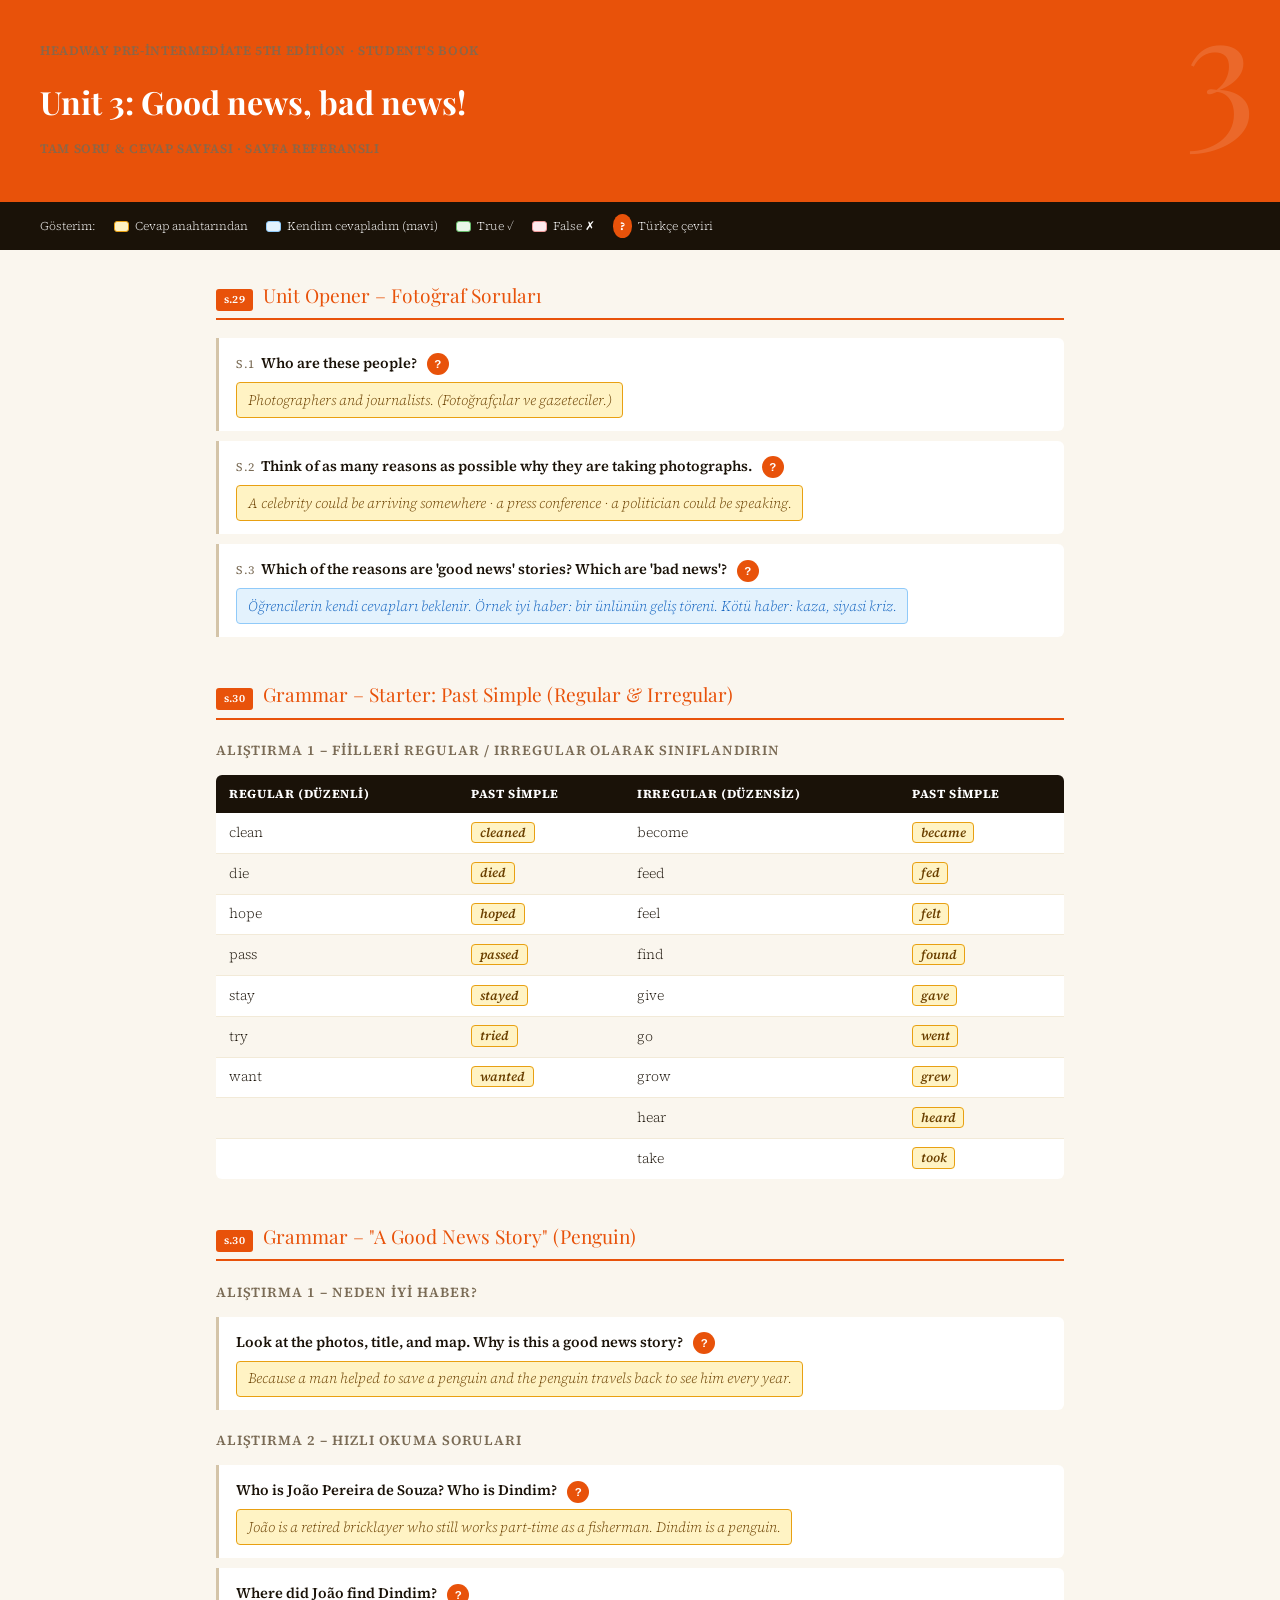
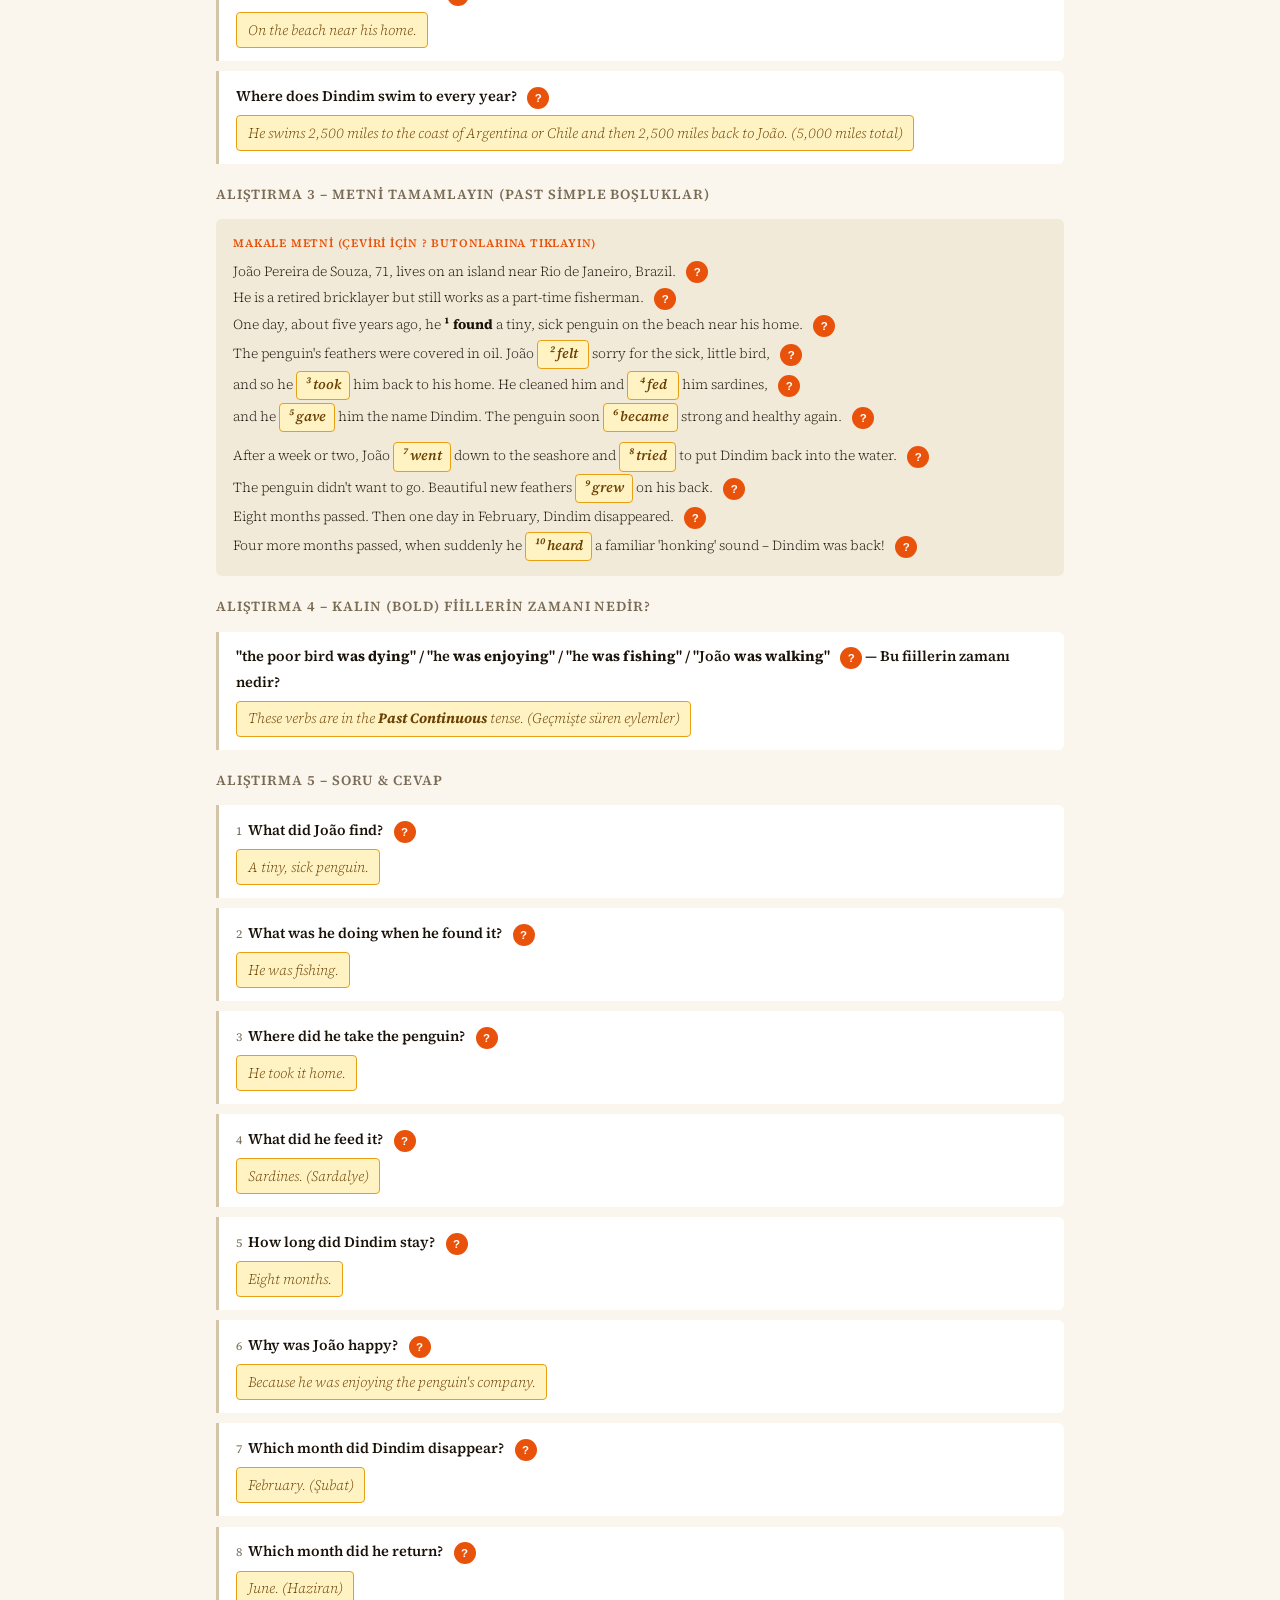
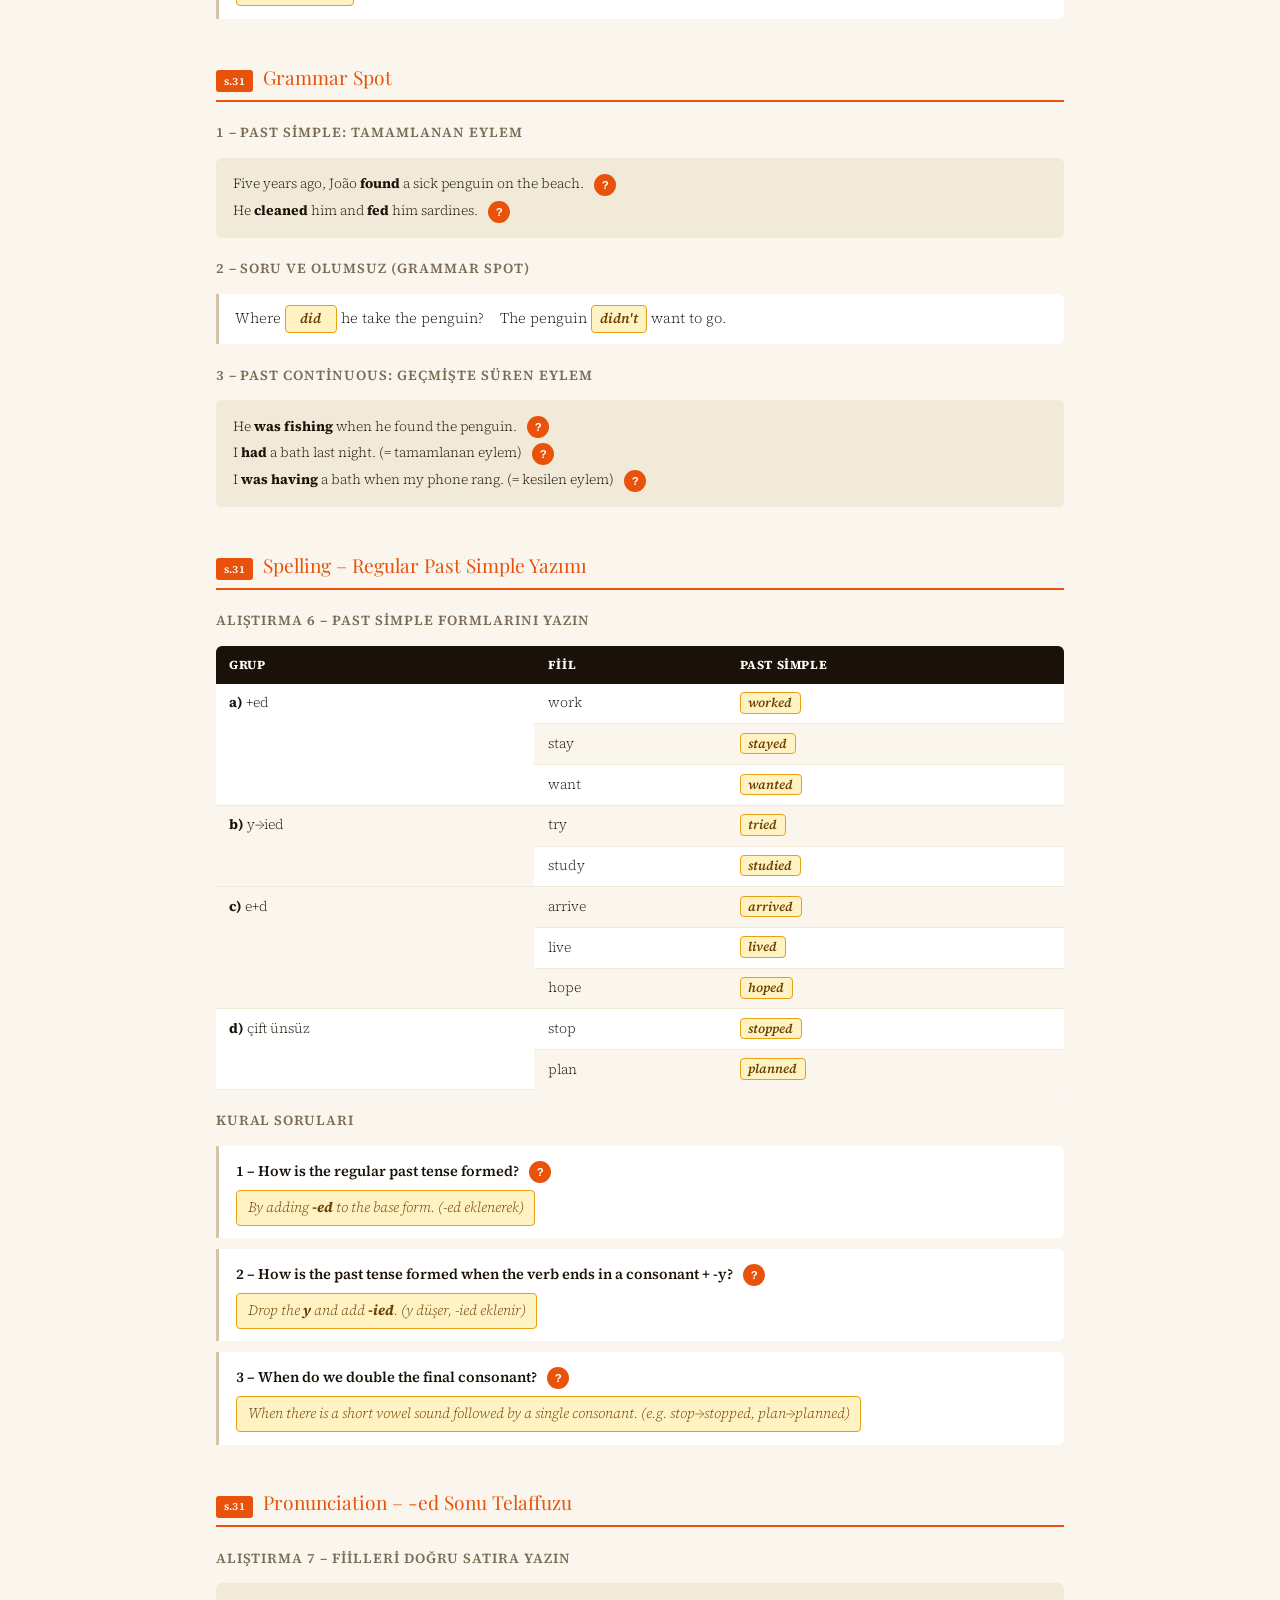
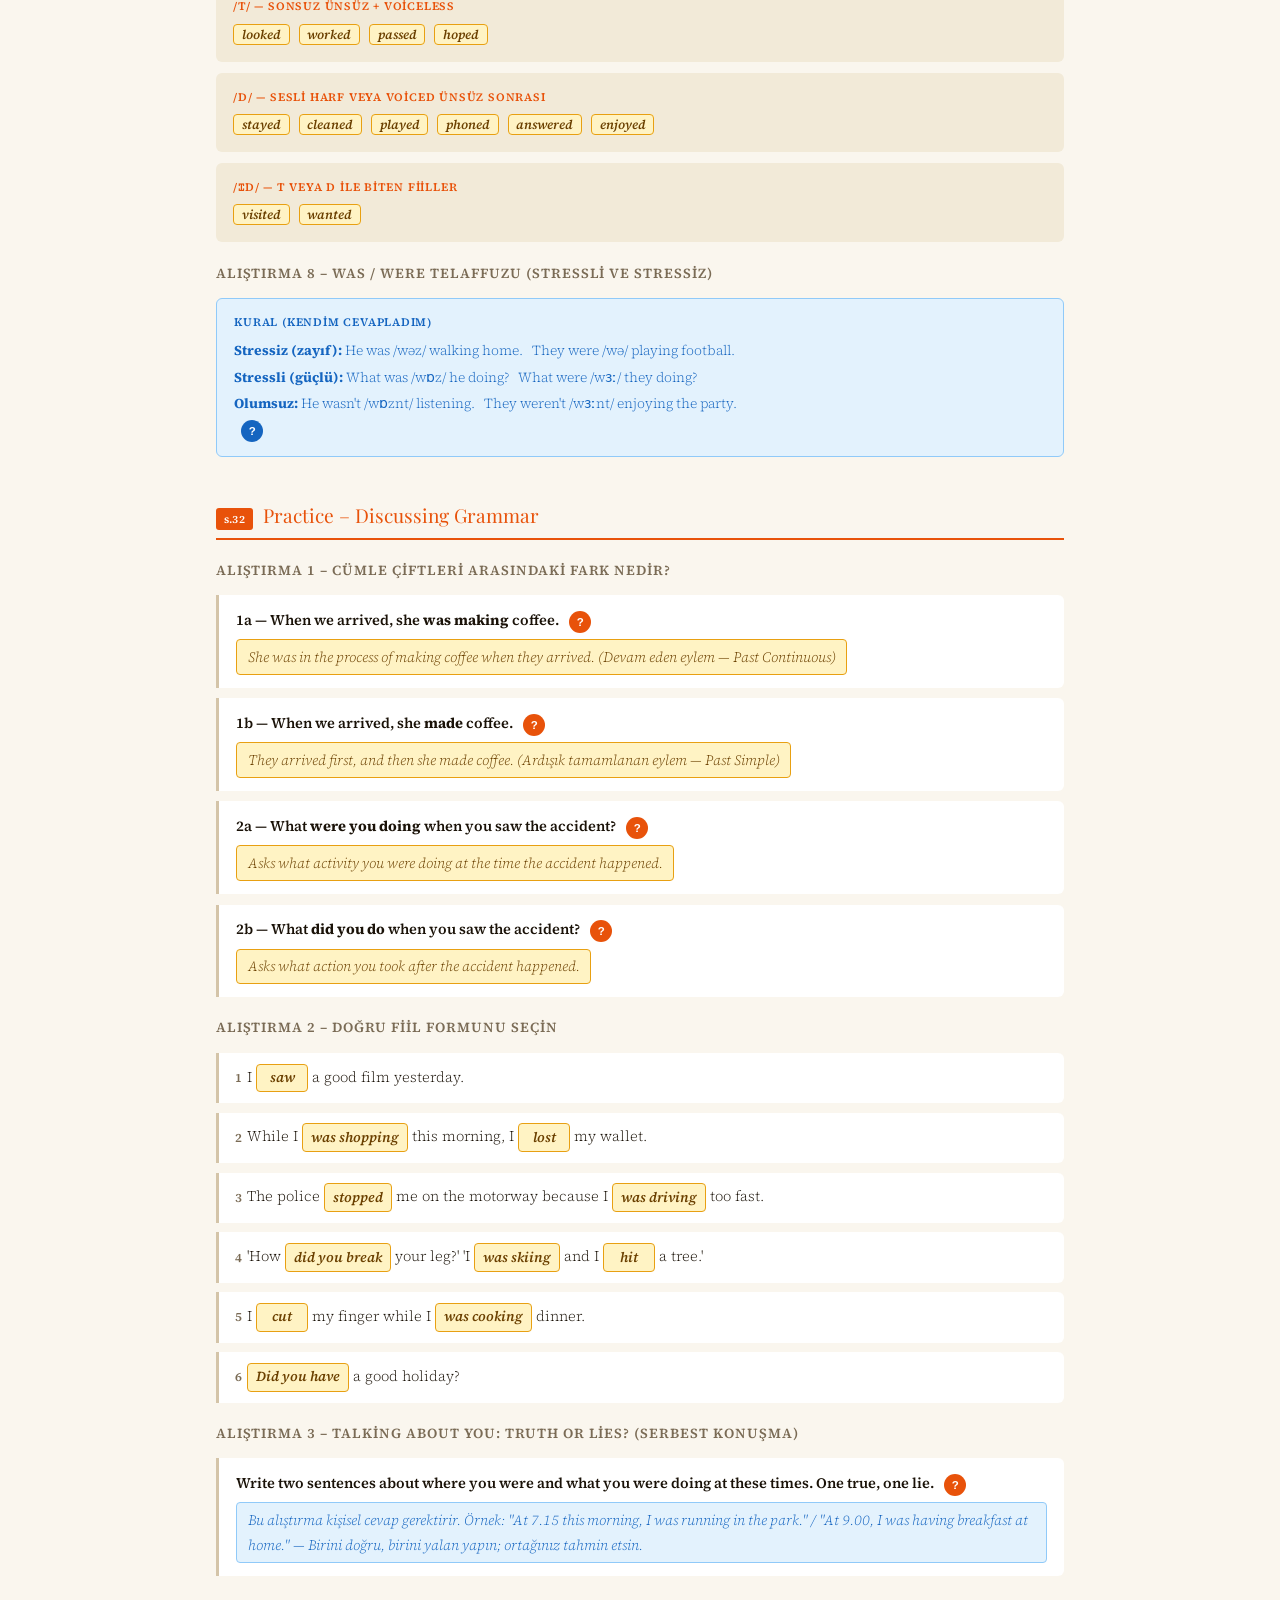
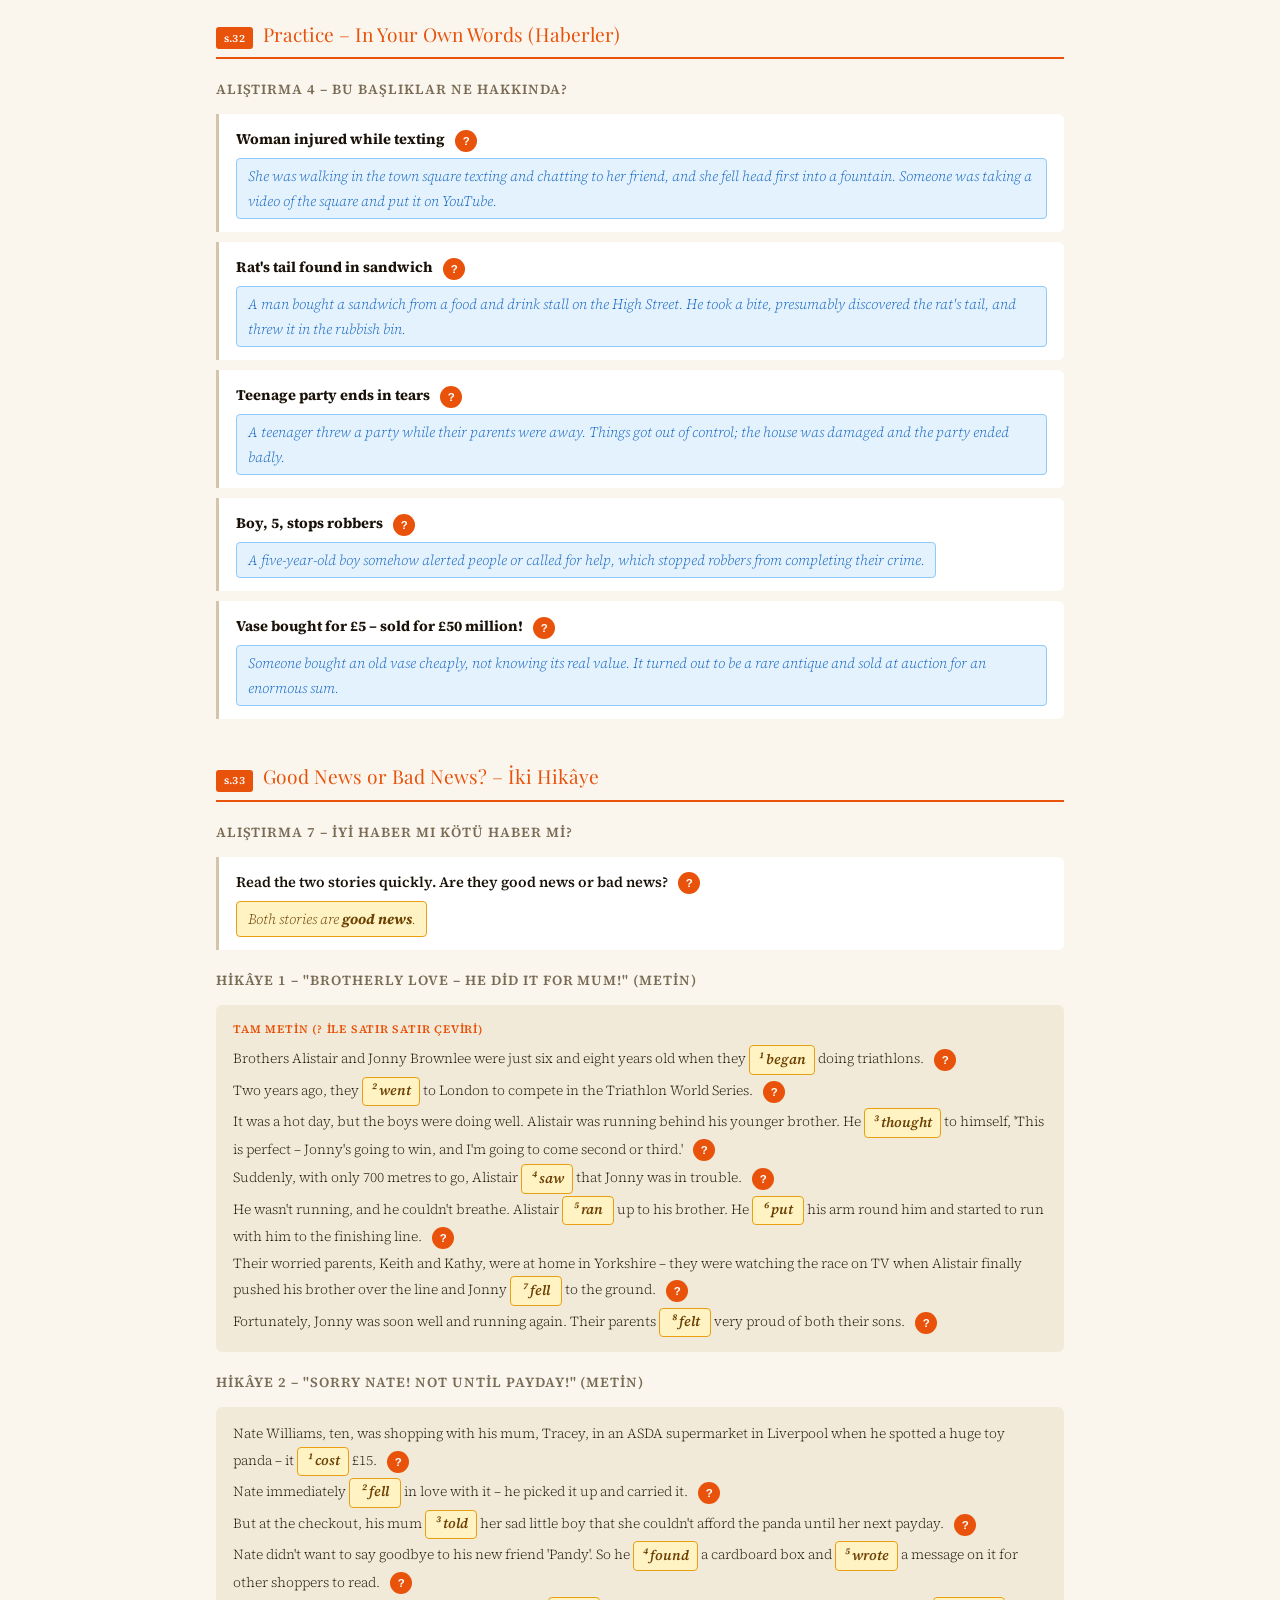
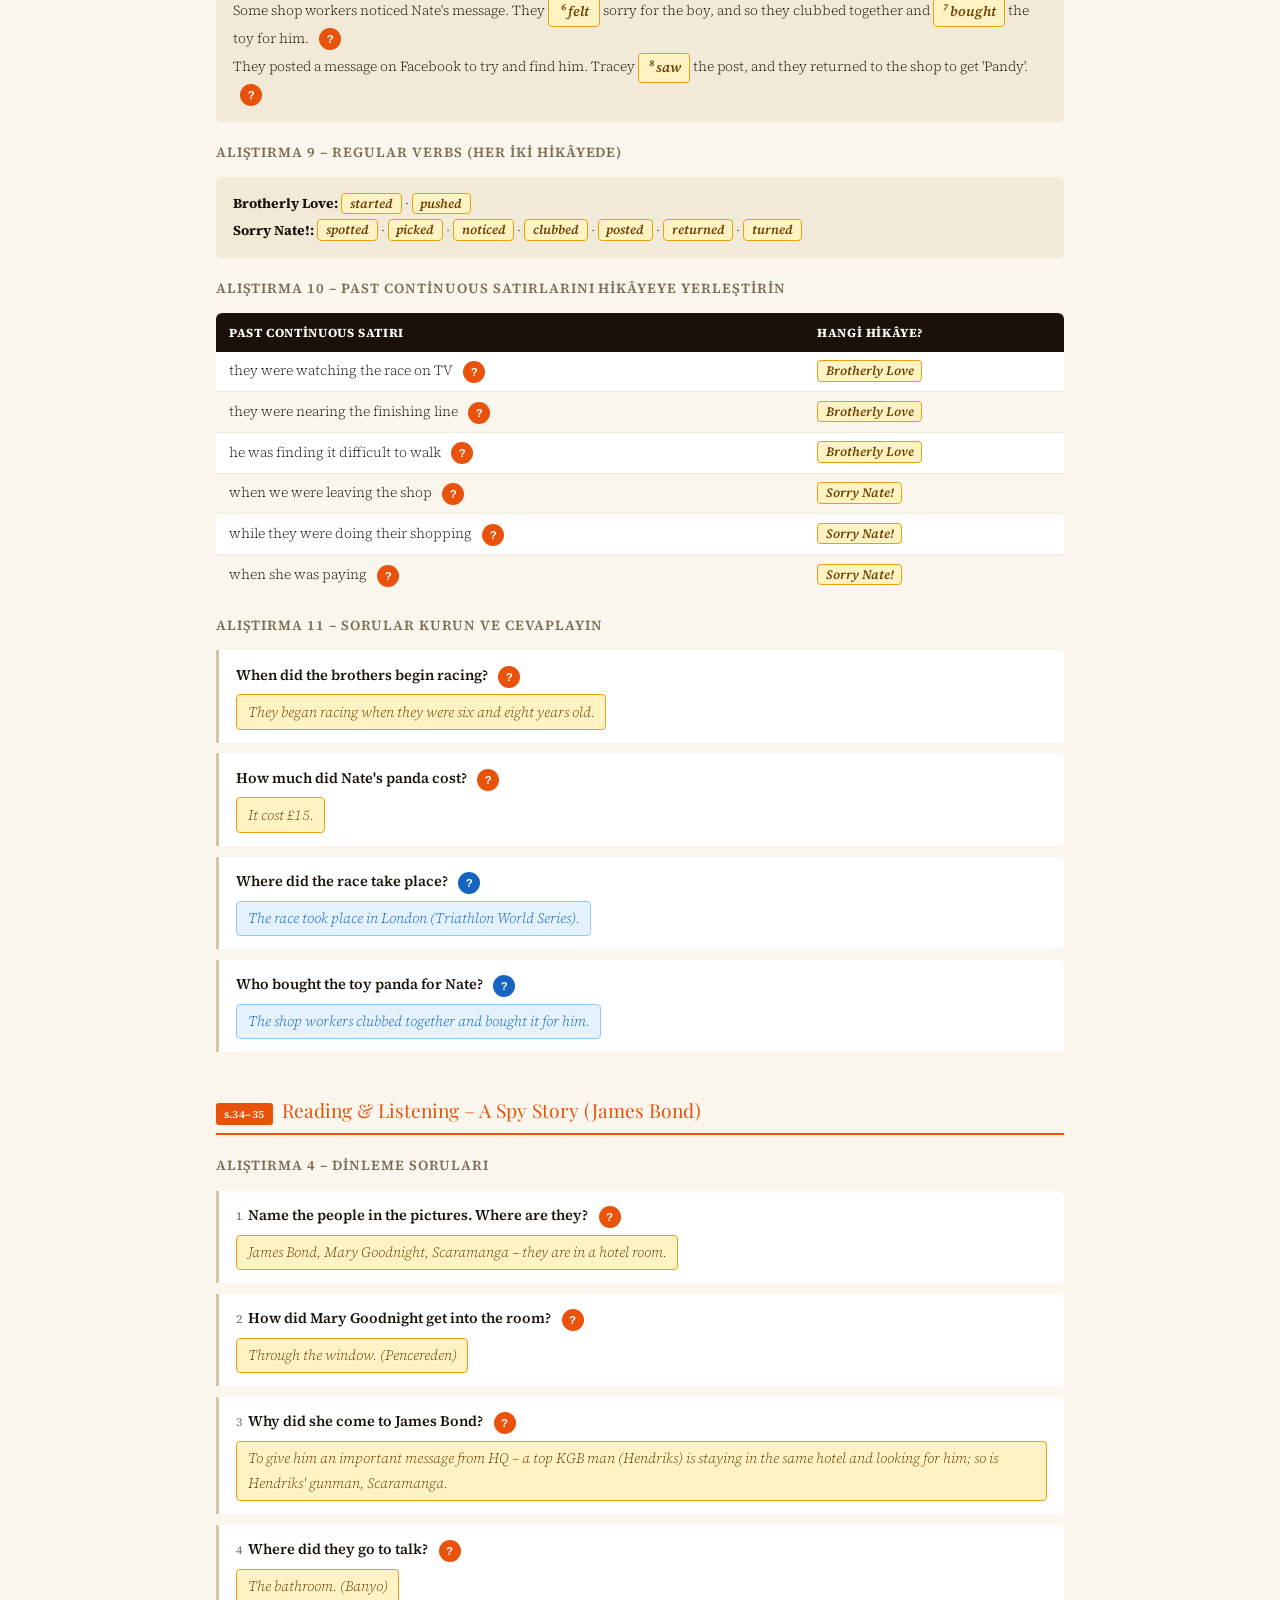
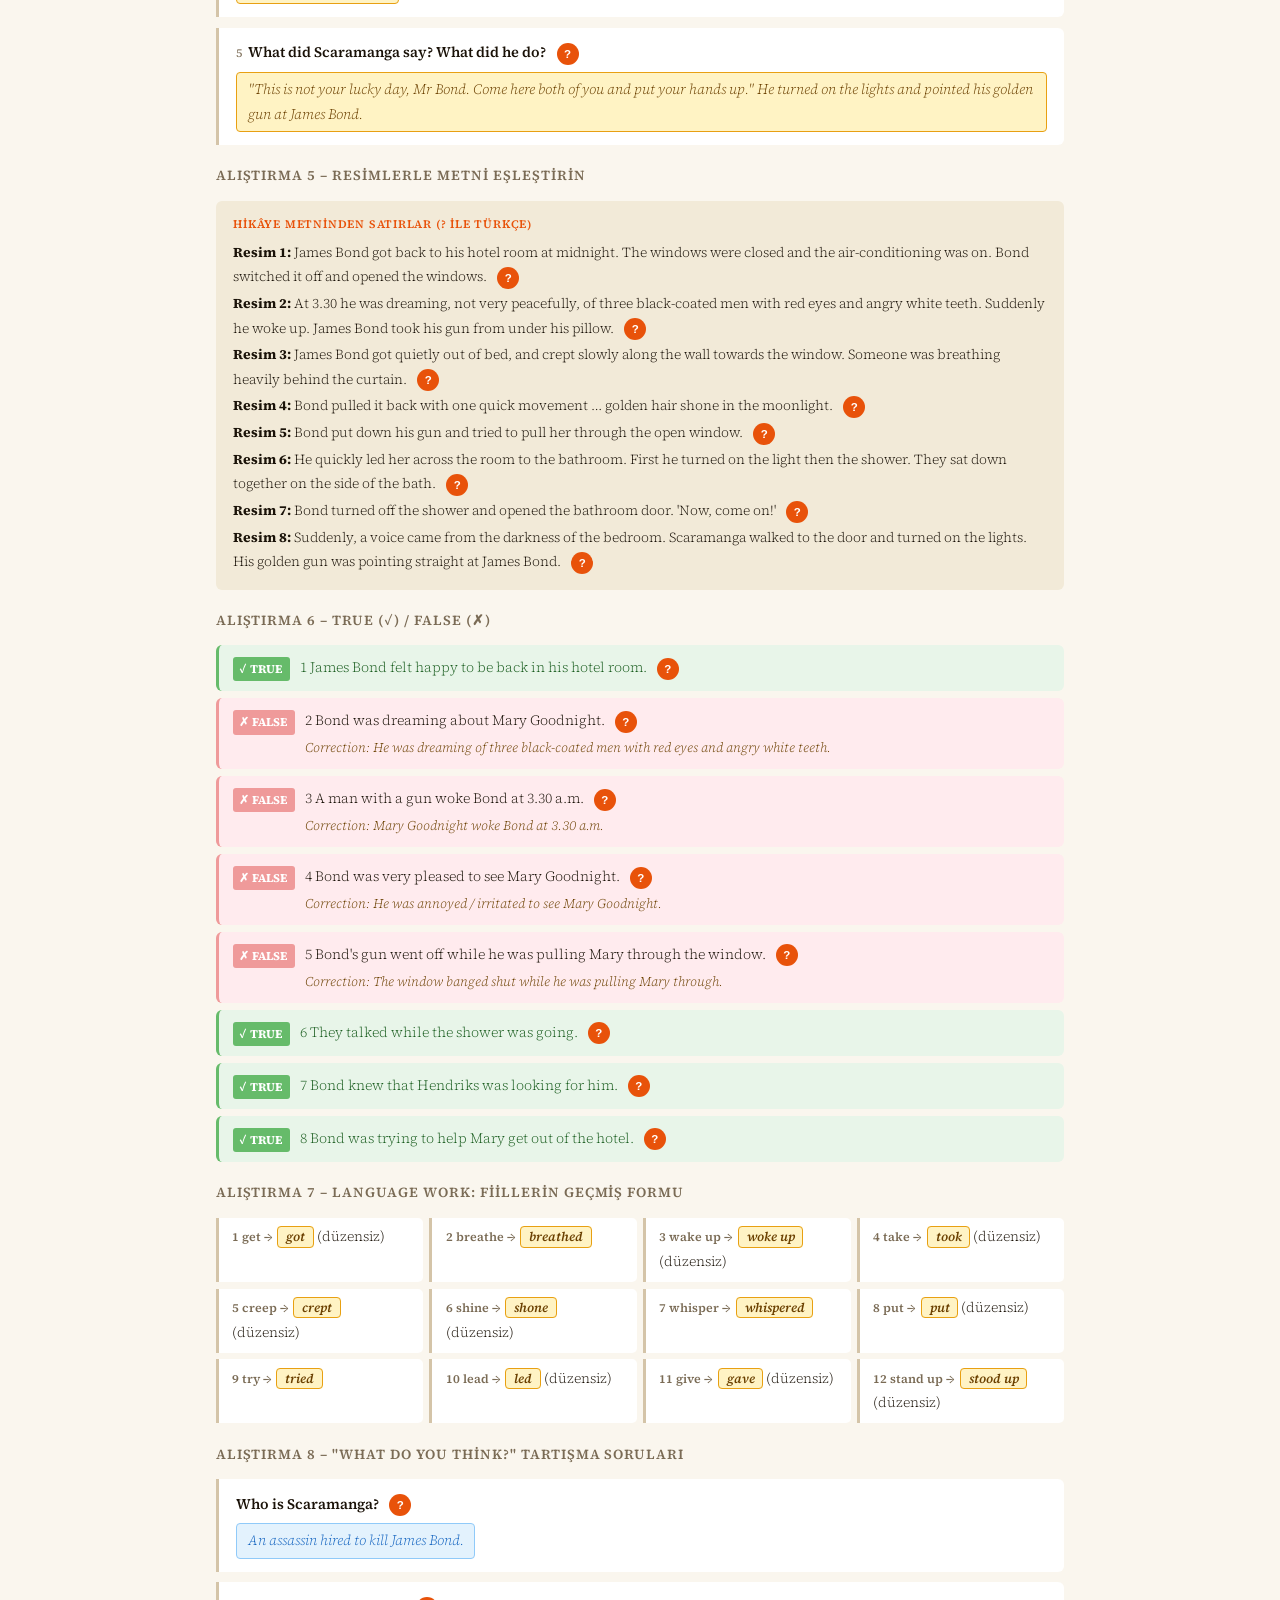
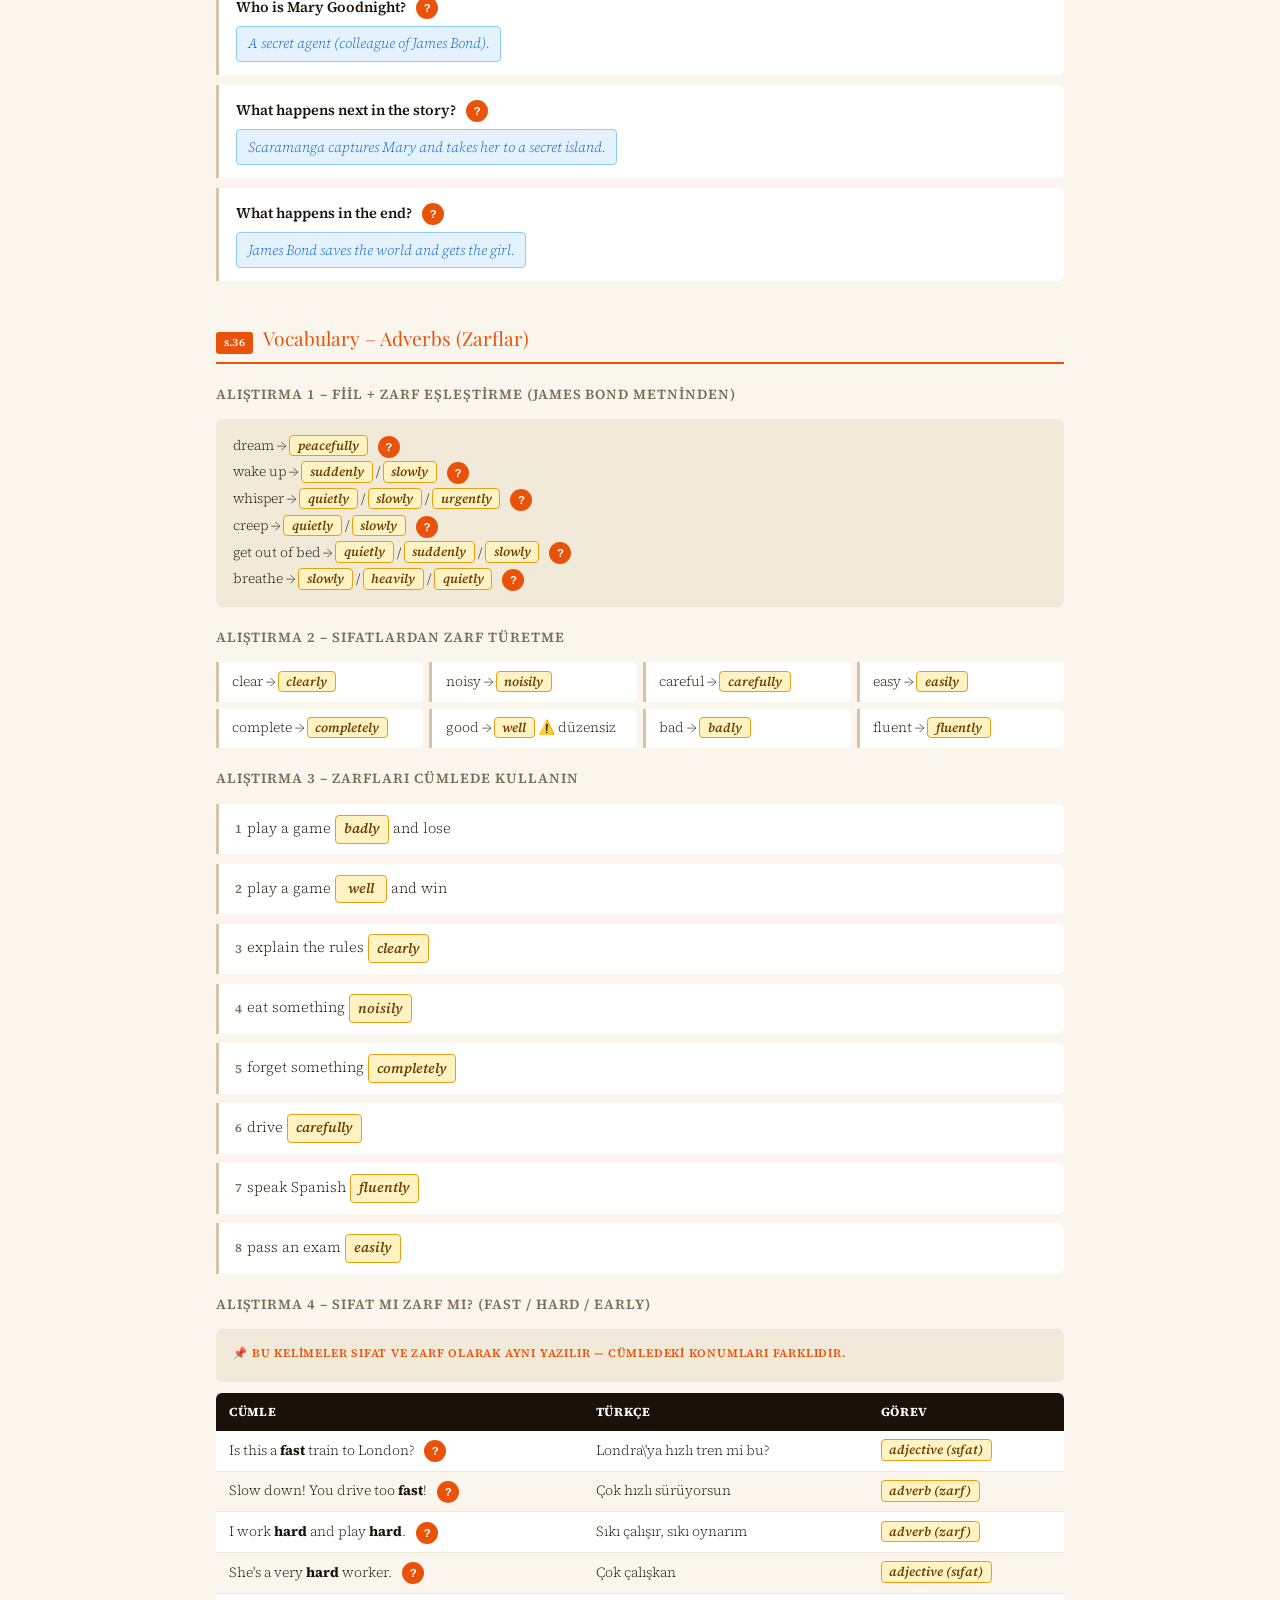
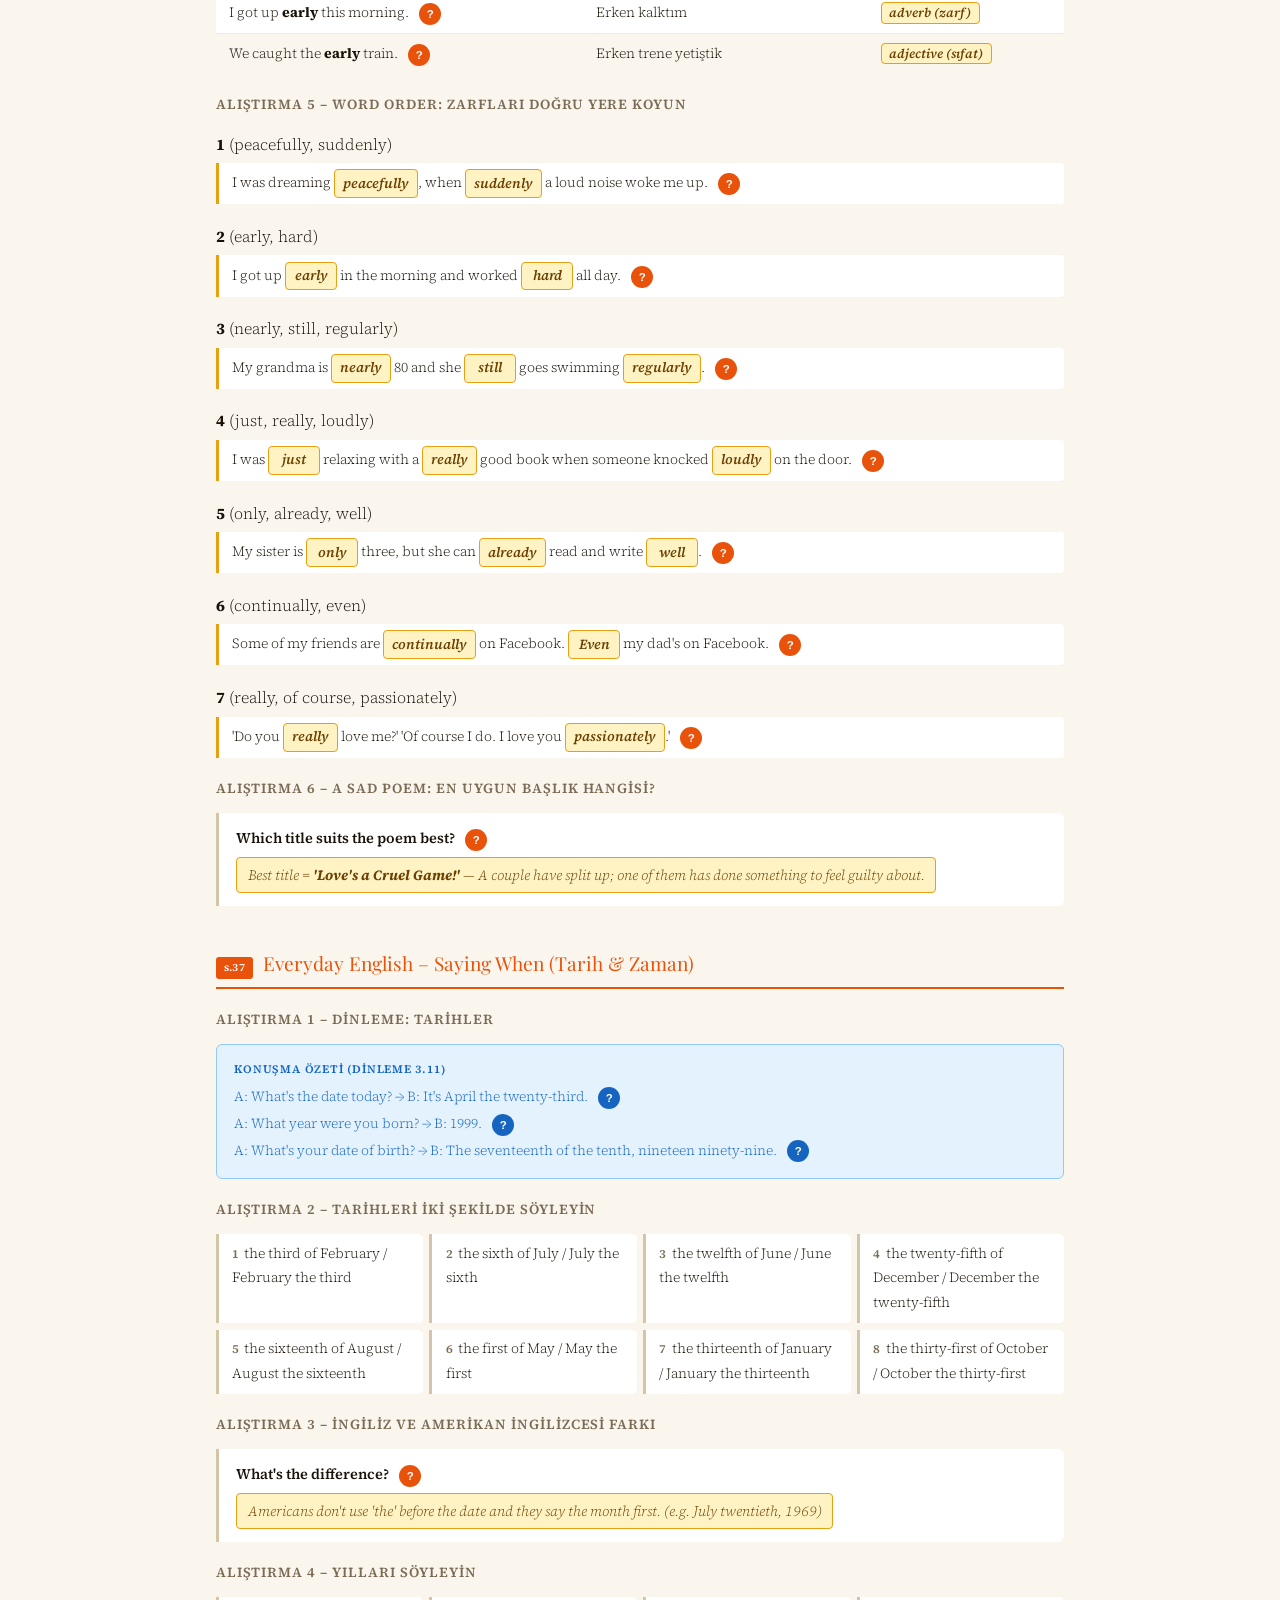
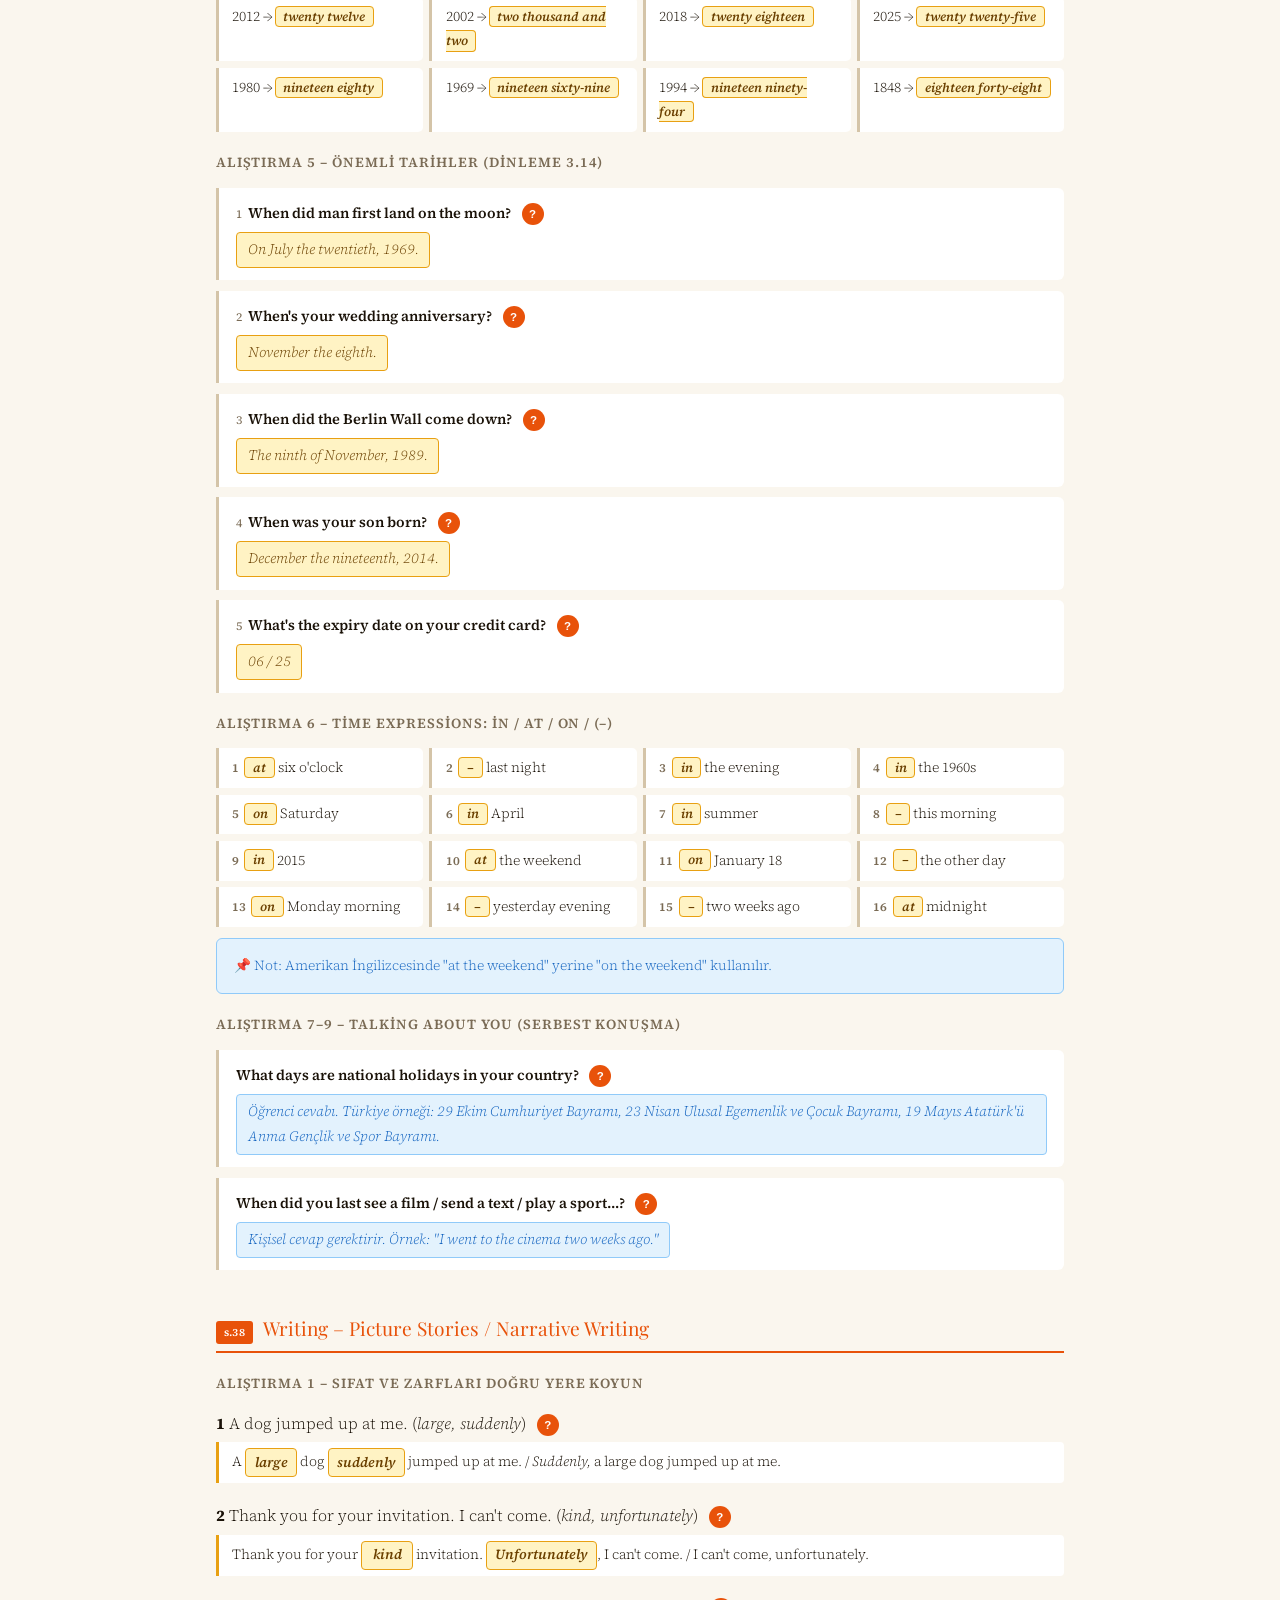
==== commit 1fff9e80: "Add files via upload" ====
--- a/hw3.html
+++ b/hw3.html
@@ -3,756 +3,913 @@
 <head>
 <meta charset="UTF-8">
 <meta name="viewport" content="width=device-width, initial-scale=1.0">
-<title>Headway Pre-intermediate – Unit 3: Good news, bad news!</title>
+<title>Headway Unit 3 – Good news, bad news!</title>
 <link href="https://fonts.googleapis.com/css2?family=Playfair+Display:wght@700&family=Source+Serif+4:ital,wght@0,300;0,400;0,600;1,300&display=swap" rel="stylesheet">
 <style>
   :root {
-    --orange: #E8520A;
-    --dark: #1A1208;
-    --cream: #FAF6EE;
-    --warm: #F2EAD8;
-    --muted: #7A6B55;
-    --answer-bg: #FFF3C4;
-    --answer-border: #E8A012;
-    --answer-text: #6B4000;
-    --section-line: #D4C4A8;
-    --true-bg: #E8F5E9;
-    --true-border: #66BB6A;
-    --true-text: #1B5E20;
-    --false-bg: #FFEBEE;
-    --false-border: #EF9A9A;
-    --false-text: #B71C1C;
+    --orange:#E8520A; --dark:#1A1208; --cream:#FAF6EE; --warm:#F2EAD8; --muted:#7A6B55;
+    --ans-bg:#FFF3C4; --ans-border:#E8A012; --ans-text:#6B4000;
+    --self-bg:#E3F2FD; --self-border:#90CAF9; --self-color:#1565C0;
+    --line:#D4C4A8;
+    --true-bg:#E8F5E9; --true-b:#66BB6A; --true-t:#1B5E20;
+    --false-bg:#FFEBEE; --false-b:#EF9A9A;
   }
-
-  * { box-sizing: border-box; margin: 0; padding: 0; }
-
-  body {
-    background: var(--cream);
-    color: var(--dark);
-    font-family: 'Source Serif 4', Georgia, serif;
-    font-weight: 300;
-    line-height: 1.7;
-  }
-
-  .page-header {
-    background: var(--orange);
-    color: white;
-    padding: 2.5rem 3rem 2rem;
-    position: relative;
-    overflow: hidden;
-  }
-  .page-header::after {
-    content: '3';
-    position: absolute;
-    right: 2rem;
-    top: -0.5rem;
-    font-family: 'Playfair Display', serif;
-    font-size: 10rem;
-    opacity: 0.15;
-    line-height: 1;
-  }
-  .page-header h1 { font-family: 'Playfair Display', serif; font-size: 2.4rem; letter-spacing: -0.01em; }
-  .page-header .subtitle { font-size: 0.9rem; opacity: 0.85; margin-top: 0.3rem; letter-spacing: 0.05em; text-transform: uppercase; }
-
-  .legend {
-    display: flex; gap: 1.5rem; padding: 0.9rem 3rem;
-    background: var(--dark); color: white; font-size: 0.78rem;
-    align-items: center; letter-spacing: 0.03em; flex-wrap: wrap;
-  }
-  .legend-item { display: flex; align-items: center; gap: 0.5rem; }
-  .legend-box { width: 18px; height: 14px; border-radius: 3px; }
-  .legend-box.ans { background: var(--answer-bg); border: 1.5px solid var(--answer-border); }
-  .legend-box.tr { background: var(--true-bg); border: 1.5px solid var(--true-border); }
-  .legend-box.fa { background: var(--false-bg); border: 1.5px solid var(--false-border); }
-
-  .container { max-width: 860px; margin: 0 auto; padding: 2.5rem 2rem 4rem; }
-
-  .section { margin-bottom: 3rem; }
-
-  .section-title {
-    font-family: 'Playfair Display', serif; font-size: 1.35rem;
-    color: var(--orange); border-bottom: 2px solid var(--orange);
-    padding-bottom: 0.4rem; margin-bottom: 1.5rem;
-  }
-
-  .sub-title {
-    font-family: 'Source Serif 4', serif; font-weight: 600; font-size: 0.95rem;
-    color: var(--muted); text-transform: uppercase; letter-spacing: 0.07em;
-    margin-bottom: 1rem; margin-top: 1.5rem;
-  }
-
-  .qa-block {
-    background: white; border-left: 3px solid var(--section-line);
-    border-radius: 0 6px 6px 0; padding: 1rem 1.3rem; margin-bottom: 0.8rem;
-  }
-  .question { font-size: 0.95rem; font-weight: 600; color: var(--dark); margin-bottom: 0.35rem; }
-  .q-label { color: var(--muted); font-size: 0.78rem; font-weight: 400; margin-right: 0.4rem; text-transform: uppercase; letter-spacing: 0.05em; }
-  .answer {
-    background: var(--answer-bg); border: 1.5px solid var(--answer-border);
-    border-radius: 4px; padding: 0.35rem 0.75rem; font-size: 0.92rem;
-    color: var(--answer-text); font-style: italic; display: inline-block; margin-top: 0.1rem;
-  }
-
-  .blank-sentence {
-    font-size: 0.95rem; margin-bottom: 0.7rem; background: white;
-    border-left: 3px solid var(--section-line); border-radius: 0 6px 6px 0; padding: 0.8rem 1.2rem;
-  }
-  .blank-num { font-weight: 600; color: var(--muted); margin-right: 0.5rem; font-size: 0.82rem; }
-  .filled {
-    background: var(--answer-bg); border: 1.5px solid var(--answer-border);
-    border-radius: 4px; padding: 0.1rem 0.6rem; color: var(--answer-text);
-    font-style: italic; font-weight: 600; display: inline-block;
-    min-width: 60px; text-align: center; font-size: 0.9rem;
-  }
-
-  .answer-grid {
-    display: grid; grid-template-columns: repeat(auto-fill, minmax(200px, 1fr));
-    gap: 0.5rem; margin-bottom: 0.8rem;
-  }
-  .grid-item {
-    background: white; border-left: 3px solid var(--section-line);
-    border-radius: 0 5px 5px 0; padding: 0.55rem 0.9rem; font-size: 0.9rem;
-  }
-  .grid-item .num { font-weight: 600; color: var(--muted); margin-right: 0.5rem; font-size: 0.8rem; }
-
-  .match-table { width: 100%; border-collapse: collapse; font-size: 0.9rem; background: white; border-radius: 6px; overflow: hidden; }
-  .match-table thead { background: var(--dark); color: white; }
-  .match-table th { padding: 0.6rem 1rem; text-align: left; font-weight: 600; font-size: 0.8rem; letter-spacing: 0.05em; text-transform: uppercase; }
-  .match-table td { padding: 0.55rem 1rem; border-bottom: 1px solid var(--warm); vertical-align: top; }
-  .match-table tr:last-child td { border-bottom: none; }
-  .match-table tr:nth-child(even) td { background: var(--cream); }
-  .tag {
-    background: var(--answer-bg); border: 1.5px solid var(--answer-border);
-    border-radius: 4px; padding: 0.1rem 0.55rem; font-size: 0.83rem;
-    color: var(--answer-text); font-weight: 600; font-style: italic;
-  }
-
-  .example-box {
-    background: var(--warm); border-radius: 6px; padding: 1rem 1.3rem;
-    margin-bottom: 0.8rem; font-size: 0.88rem; line-height: 1.8;
-  }
-  .ex-label { font-weight: 600; color: var(--orange); text-transform: uppercase; font-size: 0.75rem; letter-spacing: 0.07em; margin-bottom: 0.4rem; }
-  .ex-item { display: block; padding: 0.1rem 0; }
-
-  /* True/False */
-  .tf-item {
-    display: flex; gap: 0.7rem; align-items: flex-start;
-    padding: 0.7rem 1rem; border-radius: 6px; margin-bottom: 0.5rem; font-size: 0.9rem;
-  }
-  .tf-item.true { background: var(--true-bg); border-left: 3px solid var(--true-border); color: var(--true-text); }
-  .tf-item.false { background: var(--false-bg); border-left: 3px solid var(--false-border); }
-  .tf-badge {
-    font-weight: 700; font-size: 0.78rem; padding: 0.15rem 0.5rem;
-    border-radius: 3px; white-space: nowrap; margin-top: 0.15rem;
-    letter-spacing: 0.03em; flex-shrink: 0;
-  }
-  .tf-item.true .tf-badge { background: var(--true-border); color: white; }
-  .tf-item.false .tf-badge { background: var(--false-border); color: white; }
-  .tf-correction { display: block; font-style: italic; font-size: 0.85rem; color: var(--answer-text); margin-top: 0.3rem; }
-
-  .two-col { display: grid; grid-template-columns: 1fr 1fr; gap: 1rem; margin-bottom: 0.8rem; }
-  @media(max-width:600px){ .two-col{ grid-template-columns:1fr; } }
-
-  .verb-table { width: 100%; border-collapse: collapse; font-size: 0.88rem; background: white; border-radius: 6px; overflow: hidden; margin-bottom: 1rem; }
-  .verb-table thead { background: var(--dark); color: white; }
-  .verb-table th { padding: 0.5rem 0.9rem; text-align: left; font-size: 0.8rem; text-transform: uppercase; letter-spacing: 0.05em; }
-  .verb-table td { padding: 0.5rem 0.9rem; border-bottom: 1px solid var(--warm); }
-  .verb-table tr:last-child td { border-bottom: none; }
-  .verb-table tr:nth-child(even) td { background: var(--cream); }
-
-  .writing-group { margin-bottom: 1.2rem; }
-  .writing-variants { display: grid; grid-template-columns: 1fr; gap: 0.4rem; margin-top: 0.4rem; }
-  .variant { background: white; border-left: 3px solid var(--answer-border); padding: 0.4rem 0.9rem; font-size: 0.88rem; border-radius: 0 4px 4px 0; }
+  *{box-sizing:border-box;margin:0;padding:0}
+  body{background:var(--cream);color:var(--dark);font-family:'Source Serif 4',Georgia,serif;font-weight:300;line-height:1.75}
+
+  /* HEADER */
+  .hdr{background:var(--orange);color:#fff;padding:2.2rem 2.5rem 1.8rem;position:relative;overflow:hidden}
+  .hdr::after{content:'3';position:absolute;right:1.5rem;top:-1rem;font-family:'Playfair Display',serif;font-size:10rem;opacity:.13;line-height:1}
+  .hdr h1{font-family:'Playfair Display',serif;font-size:2rem}
+  .hdr .sub{font-size:.8rem;opacity:.85;margin-top:.3rem;letter-spacing:.05em;text-transform:uppercase}
+
+  /* LEGEND */
+  .legend{display:flex;gap:1.1rem;padding:.8rem 2.5rem;background:var(--dark);color:#fff;font-size:.74rem;align-items:center;flex-wrap:wrap}
+  .li{display:flex;align-items:center;gap:.4rem}
+  .lb{width:15px;height:11px;border-radius:3px}
+  .lb.a{background:var(--ans-bg);border:1.5px solid var(--ans-border)}
+  .lb.s{background:var(--self-bg);border:1.5px solid var(--self-border)}
+  .lb.t{background:var(--true-bg);border:1.5px solid var(--true-b)}
+  .lb.f{background:var(--false-bg);border:1.5px solid var(--false-b)}
+
+  .wrap{max-width:900px;margin:0 auto;padding:1.8rem 1.6rem 4rem}
+
+  /* SECTION */
+  .sec{margin-bottom:2.6rem}
+  .sec-title{font-family:'Playfair Display',serif;font-size:1.2rem;color:var(--orange);border-bottom:2px solid var(--orange);padding-bottom:.35rem;margin-bottom:1.1rem;display:flex;align-items:baseline;gap:.6rem;flex-wrap:wrap}
+  .pg{font-family:'Source Serif 4',serif;font-size:.68rem;font-weight:600;background:var(--orange);color:#fff;padding:.1rem .5rem;border-radius:3px;letter-spacing:.04em;white-space:nowrap}
+  .sub{font-weight:600;font-size:.87rem;color:var(--muted);text-transform:uppercase;letter-spacing:.07em;margin-bottom:.75rem;margin-top:1.2rem}
+
+  /* QA */
+  .qa{background:#fff;border-left:3px solid var(--line);border-radius:0 6px 6px 0;padding:.8rem 1.1rem;margin-bottom:.65rem}
+  .q{font-size:.91rem;font-weight:600;margin-bottom:.28rem}
+  .ql{color:var(--muted);font-size:.74rem;font-weight:400;margin-right:.35rem;text-transform:uppercase;letter-spacing:.05em}
+  .ans{background:var(--ans-bg);border:1.5px solid var(--ans-border);border-radius:4px;padding:.28rem .65rem;font-size:.89rem;color:var(--ans-text);font-style:italic;display:inline-block;margin-top:.08rem}
+  .ans.s{background:var(--self-bg);border-color:var(--self-border);color:var(--self-color)}
+
+  /* BLANK */
+  .bl{font-size:.91rem;margin-bottom:.58rem;background:#fff;border-left:3px solid var(--line);border-radius:0 6px 6px 0;padding:.68rem 1rem}
+  .bn{font-weight:600;color:var(--muted);margin-right:.35rem;font-size:.78rem}
+  .fi{background:var(--ans-bg);border:1.5px solid var(--ans-border);border-radius:4px;padding:.08rem .5rem;color:var(--ans-text);font-style:italic;font-weight:600;display:inline-block;min-width:52px;text-align:center;font-size:.87rem}
+  .fi.s{background:var(--self-bg);border-color:var(--self-border);color:var(--self-color)}
+
+  /* GRID */
+  .grid{display:grid;grid-template-columns:repeat(auto-fill,minmax(190px,1fr));gap:.42rem;margin-bottom:.7rem}
+  .gi{background:#fff;border-left:3px solid var(--line);border-radius:0 5px 5px 0;padding:.48rem .82rem;font-size:.87rem}
+  .gi.s{border-left-color:var(--self-border);background:var(--self-bg);color:var(--self-color)}
+  .gi .n{font-weight:600;color:var(--muted);margin-right:.35rem;font-size:.76rem}
+
+  /* EXAMPLE BOX */
+  .ex{background:var(--warm);border-radius:6px;padding:.85rem 1.1rem;margin-bottom:.68rem;font-size:.86rem;line-height:1.78}
+  .ex.s{background:var(--self-bg);border:1px solid var(--self-border);color:var(--self-color)}
+  .exl{font-weight:600;color:var(--orange);text-transform:uppercase;font-size:.71rem;letter-spacing:.07em;margin-bottom:.32rem}
+  .ex.s .exl{color:var(--self-color)}
+  .ei{display:block;padding:.07rem 0}
+
+  /* TABLE */
+  .tbl{width:100%;border-collapse:collapse;font-size:.87rem;background:#fff;border-radius:6px;overflow:hidden;margin-bottom:.85rem}
+  .tbl thead{background:var(--dark);color:#fff}
+  .tbl th{padding:.52rem .85rem;text-align:left;font-size:.77rem;text-transform:uppercase;letter-spacing:.05em}
+  .tbl td{padding:.48rem .85rem;border-bottom:1px solid var(--warm);vertical-align:top}
+  .tbl tr:last-child td{border-bottom:none}
+  .tbl tr:nth-child(even) td{background:var(--cream)}
+  .tag{background:var(--ans-bg);border:1.5px solid var(--ans-border);border-radius:4px;padding:.08rem .48rem;font-size:.8rem;color:var(--ans-text);font-weight:600;font-style:italic}
+  .tag.s{background:var(--self-bg);border-color:var(--self-border);color:var(--self-color)}
+
+  /* TRUE/FALSE */
+  .tf{display:flex;gap:.6rem;align-items:flex-start;padding:.62rem .88rem;border-radius:6px;margin-bottom:.42rem;font-size:.88rem}
+  .tf.t{background:var(--true-bg);border-left:3px solid var(--true-b);color:var(--true-t)}
+  .tf.f{background:var(--false-bg);border-left:3px solid var(--false-b)}
+  .tfb{font-weight:700;font-size:.73rem;padding:.12rem .42rem;border-radius:3px;white-space:nowrap;margin-top:.14rem;flex-shrink:0}
+  .tf.t .tfb{background:var(--true-b);color:#fff}
+  .tf.f .tfb{background:var(--false-b);color:#fff}
+  .tfc{display:block;font-style:italic;font-size:.83rem;color:var(--ans-text);margin-top:.22rem}
+
+  /* VARIANT */
+  .vg{margin-bottom:1.1rem}
+  .vr{background:#fff;border-left:3px solid var(--ans-border);padding:.38rem .85rem;font-size:.87rem;border-radius:0 4px 4px 0;margin-top:.35rem}
+  .vr.s{border-left-color:var(--self-border);background:var(--self-bg);color:var(--self-color)}
+
+  /* TRANSLATE BUTTON */
+  .tr-btn{display:inline-flex;align-items:center;justify-content:center;width:22px;height:22px;background:var(--orange);color:#fff;border:none;border-radius:50%;cursor:pointer;font-size:.72rem;font-weight:700;margin-left:.45rem;vertical-align:middle;flex-shrink:0;transition:background .2s}
+  .tr-btn:hover{background:#c43d00}
+  .tr-btn.s{background:var(--self-color)}
+  .tr-btn.s:hover{background:#0d47a1}
+
+  /* MODAL */
+  .modal-overlay{display:none;position:fixed;inset:0;background:rgba(0,0,0,.5);z-index:1000;align-items:center;justify-content:center}
+  .modal-overlay.open{display:flex}
+  .modal{background:#fff;border-radius:10px;padding:1.8rem 2rem;max-width:520px;width:92%;max-height:80vh;overflow-y:auto;position:relative;box-shadow:0 8px 40px rgba(0,0,0,.22)}
+  .modal h3{font-family:'Playfair Display',serif;color:var(--orange);font-size:1.1rem;margin-bottom:.9rem;padding-right:2rem}
+  .modal p{font-size:.93rem;line-height:1.75;color:var(--dark)}
+  .modal .close{position:absolute;top:.9rem;right:1rem;background:none;border:none;font-size:1.4rem;cursor:pointer;color:var(--muted);line-height:1}
+  .modal .close:hover{color:var(--dark)}
+  .modal .orig{font-size:.82rem;color:var(--muted);margin-top:.85rem;padding-top:.75rem;border-top:1px solid var(--line);font-style:italic}
+
+  @media(max-width:580px){.grid{grid-template-columns:1fr 1fr}.tbl{font-size:.8rem}}
 </style>
 </head>
 <body>
 
-<div class="page-header">
-  <div class="subtitle">Headway Pre-intermediate 5th Edition · Student's Book</div>
+<!-- MODAL -->
+<div class="modal-overlay" id="modal">
+  <div class="modal">
+    <button class="close" onclick="closeModal()">×</button>
+    <h3 id="modal-title">Türkçe Çeviri</h3>
+    <p id="modal-body"></p>
+    <div class="orig" id="modal-orig"></div>
+  </div>
+</div>
+
+<div class="hdr">
+  <div class="sub">Headway Pre-intermediate 5th Edition · Student's Book</div>
   <h1>Unit 3: Good news, bad news!</h1>
-  <div class="subtitle" style="margin-top:0.6rem;">Soru &amp; Cevap Özeti</div>
+  <div class="sub" style="margin-top:.5rem">Tam Soru &amp; Cevap Sayfası · Sayfa Referanslı</div>
 </div>
 
 <div class="legend">
   <span>Gösterim:</span>
-  <span class="legend-item"><span class="legend-box ans"></span> Doğru cevap / dolu boşluk</span>
-  <span class="legend-item"><span class="legend-box tr"></span> True (doğru)</span>
-  <span class="legend-item"><span class="legend-box fa"></span> False (yanlış) + düzeltme</span>
-</div>
-
-<div class="container">
-
-  <!-- ===================== UNIT OPENER ===================== -->
-  <div class="section">
-    <div class="section-title">Unit Opener – Fotoğraf Soruları</div>
-    <div class="qa-block">
-      <div class="question"><span class="q-label">S.1</span>Who are these people?</div>
-      <div class="answer">Photographers and journalists.</div>
-    </div>
-    <div class="qa-block">
-      <div class="question"><span class="q-label">S.2</span>Why might they be taking photographs?</div>
-      <div class="answer">A celebrity could be arriving somewhere, a press conference, a politician could be speaking.</div>
-    </div>
-  </div>
-
-  <!-- ===================== GRAMMAR ===================== -->
-  <div class="section">
-    <div class="section-title">Grammar – Narrative Tenses (Past Simple &amp; Past Continuous)</div>
-
-    <div class="sub-title">Starter – Fiil Listesi: Regular vs Irregular</div>
-    <table class="verb-table">
-      <thead><tr><th>Regular (düzenli)</th><th>Past Simple</th><th>Irregular (düzensiz)</th><th>Past Simple</th></tr></thead>
-      <tbody>
-        <tr><td>clean</td><td><span class="filled">cleaned</span></td><td>become</td><td><span class="filled">became</span></td></tr>
-        <tr><td>die</td><td><span class="filled">died</span></td><td>feed</td><td><span class="filled">fed</span></td></tr>
-        <tr><td>hope</td><td><span class="filled">hoped</span></td><td>feel</td><td><span class="filled">felt</span></td></tr>
-        <tr><td>pass</td><td><span class="filled">passed</span></td><td>find</td><td><span class="filled">found</span></td></tr>
-        <tr><td>stay</td><td><span class="filled">stayed</span></td><td>give</td><td><span class="filled">gave</span></td></tr>
-        <tr><td>try</td><td><span class="filled">tried</span></td><td>go</td><td><span class="filled">went</span></td></tr>
-        <tr><td>want</td><td><span class="filled">wanted</span></td><td>grow</td><td><span class="filled">grew</span></td></tr>
-        <tr><td></td><td></td><td>hear</td><td><span class="filled">heard</span></td></tr>
-        <tr><td></td><td></td><td>take</td><td><span class="filled">took</span></td></tr>
-      </tbody>
-    </table>
-
-    <!-- A good news story -->
-    <div class="sub-title">A Good News Story – Alıştırma 1</div>
-    <div class="qa-block">
-      <div class="question">Why is this a good news story?</div>
-      <div class="answer">Because a man helped to save a penguin and the penguin travels back to see him.</div>
-    </div>
-
-    <div class="sub-title">Alıştırma 2 – Kim/Ne/Nerede?</div>
-    <div class="qa-block">
-      <div class="question">Who is João Pereira de Souza? Who is Dindim?</div>
-      <div class="answer">João is a retired bricklayer who still works part-time as a fisherman. Dindim is a penguin.</div>
-    </div>
-    <div class="qa-block">
-      <div class="question">Where did João find Dindim?</div>
-      <div class="answer">On the beach near his home.</div>
-    </div>
-    <div class="qa-block">
-      <div class="question">Where does Dindim swim to every year?</div>
-      <div class="answer">He swims to visit João every year (2,500 miles to Argentina or Chile, then back).</div>
-    </div>
-
-    <div class="sub-title">Alıştırma 3 – Metni Tamamlayın (Past Simple fiilleri)</div>
-    <div class="blank-sentence"><span class="blank-num">2</span>João <span class="filled">felt</span> sorry for the sick, little bird…</div>
-    <div class="blank-sentence"><span class="blank-num">3</span>…so he <span class="filled">took</span> him back to his home.</div>
-    <div class="blank-sentence"><span class="blank-num">4</span>He cleaned him and <span class="filled">fed</span> him sardines…</div>
-    <div class="blank-sentence"><span class="blank-num">5</span>…and he <span class="filled">gave</span> him the name Dindim.</div>
-    <div class="blank-sentence"><span class="blank-num">6</span>The penguin soon <span class="filled">became</span> strong and healthy again.</div>
-    <div class="blank-sentence"><span class="blank-num">7</span>After a week or two, João <span class="filled">went</span> down to the seashore…</div>
-    <div class="blank-sentence"><span class="blank-num">8</span>…and <span class="filled">tried</span> to put Dindim back into the water.</div>
-    <div class="blank-sentence"><span class="blank-num">9</span>Beautiful new feathers <span class="filled">grew</span> on his back.</div>
-    <div class="blank-sentence"><span class="blank-num">10</span>…when suddenly he <span class="filled">heard</span> a familiar 'honking' sound – Dindim was back.</div>
-
-    <div class="sub-title">Alıştırma 4 – Bold cümlelerin zamanı nedir?</div>
-    <div class="qa-block">
-      <div class="answer">The tense in bold is <strong>Past Continuous</strong>.</div>
-    </div>
-    <div class="example-box">
-      <div class="ex-label">Past Continuous örnekleri (metinden)</div>
-      <span class="ex-item">…when he <strong>was fishing</strong></span>
-      <span class="ex-item">the poor bird <strong>was dying</strong></span>
-      <span class="ex-item">because he <strong>was enjoying</strong> the company of his new friend</span>
-      <span class="ex-item">João <strong>was walking</strong> sadly home from the beach</span>
-    </div>
-
-    <div class="sub-title">Alıştırma 5 – Soru &amp; Cevap</div>
-    <div class="qa-block">
-      <div class="question"><span class="q-label">1</span>What did João find?</div>
-      <div class="answer">A tiny, sick penguin.</div>
-    </div>
-    <div class="qa-block">
-      <div class="question"><span class="q-label">2</span>What was he doing when he found it?</div>
-      <div class="answer">He was fishing.</div>
-    </div>
-    <div class="qa-block">
-      <div class="question"><span class="q-label">3</span>Where did he take the penguin?</div>
-      <div class="answer">He took it home.</div>
-    </div>
-    <div class="qa-block">
-      <div class="question"><span class="q-label">4</span>What did he feed it?</div>
-      <div class="answer">Sardines.</div>
-    </div>
-    <div class="qa-block">
-      <div class="question"><span class="q-label">5</span>How long did Dindim stay?</div>
-      <div class="answer">Eight months.</div>
-    </div>
-    <div class="qa-block">
-      <div class="question"><span class="q-label">6</span>Why was João happy?</div>
-      <div class="answer">Because he was enjoying the penguin's company.</div>
-    </div>
-    <div class="qa-block">
-      <div class="question"><span class="q-label">7</span>Which month did Dindim disappear?</div>
-      <div class="answer">February.</div>
-    </div>
-    <div class="qa-block">
-      <div class="question"><span class="q-label">8</span>Which month did he return?</div>
-      <div class="answer">June.</div>
-    </div>
-
-    <!-- Grammar Spot -->
-    <div class="sub-title">Grammar Spot – Alıştırma 2</div>
-    <div class="blank-sentence">
-      Where <span class="filled">did</span> he take the penguin? &nbsp;&nbsp; The penguin <span class="filled">didn't</span> want to go.
-    </div>
-
-    <!-- Spelling -->
-    <div class="sub-title">Alıştırma 6 – Spelling: Regular Past Simple</div>
-    <table class="verb-table">
-      <thead><tr><th>Fiil</th><th>Past Simple</th><th>Fiil</th><th>Past Simple</th></tr></thead>
-      <tbody>
-        <tr><td><strong>a)</strong> work</td><td><span class="filled">worked</span></td><td><strong>c)</strong> arrive</td><td><span class="filled">arrived</span></td></tr>
-        <tr><td>stay</td><td><span class="filled">stayed</span></td><td>live</td><td><span class="filled">lived</span></td></tr>
-        <tr><td>want</td><td><span class="filled">wanted</span></td><td>hope</td><td><span class="filled">hoped</span></td></tr>
-        <tr><td><strong>b)</strong> try</td><td><span class="filled">tried</span></td><td><strong>d)</strong> stop</td><td><span class="filled">stopped</span></td></tr>
-        <tr><td>study</td><td><span class="filled">studied</span></td><td>plan</td><td><span class="filled">planned</span></td></tr>
-      </tbody>
-    </table>
-    <div class="example-box">
-      <div class="ex-label">Kural Soruları</div>
-      <span class="ex-item"><strong>1</strong> Regular past tense nasıl oluşturulur? → by adding <strong>-ed</strong></span>
-      <span class="ex-item"><strong>2</strong> Ünsüz + -y ile biten fiiller? → drop the y and add <strong>-ied</strong></span>
-      <span class="ex-item"><strong>3</strong> Son sessiz harf ikiye ne zaman katlanır? → when there is a short vowel sound followed by a single consonant (e.g. stop → stopped)</span>
-    </div>
-
-    <!-- Pronunciation -->
-    <div class="sub-title">Alıştırma 7 – Telaffuz: -ed Sonu /t/ /d/ /ɪd/</div>
-    <div class="example-box">
-      <div class="ex-label">/t/</div>
-      <span class="ex-item">looked · worked · passed · hoped</span>
-    </div>
-    <div class="example-box">
-      <div class="ex-label">/d/</div>
-      <span class="ex-item">stayed · cleaned · played · phoned · answered · enjoyed</span>
-    </div>
-    <div class="example-box">
-      <div class="ex-label">/ɪd/</div>
-      <span class="ex-item">visited · wanted</span>
-    </div>
-  </div>
-
-  <!-- ===================== PRACTICE ===================== -->
-  <div class="section">
-    <div class="section-title">Practice</div>
-
-    <div class="sub-title">Alıştırma 1 – Discussing Grammar: Fark nedir?</div>
-    <div class="qa-block">
-      <div class="question"><span class="q-label">1a</span>When we arrived, she <strong>was making</strong> coffee.</div>
-      <div class="answer">She was in the process of making coffee when they arrived. (devam eden eylem)</div>
-    </div>
-    <div class="qa-block">
-      <div class="question"><span class="q-label">1b</span>When we arrived, she <strong>made</strong> coffee.</div>
-      <div class="answer">They arrived first, and then she made coffee. (tamamlanan eylem)</div>
-    </div>
-    <div class="qa-block">
-      <div class="question"><span class="q-label">2a</span>What <strong>were you doing</strong> when you saw the accident?</div>
-      <div class="answer">Asks what activity you were doing at the time the accident happened.</div>
-    </div>
-    <div class="qa-block">
-      <div class="question"><span class="q-label">2b</span>What <strong>did you do</strong> when you saw the accident?</div>
-      <div class="answer">Asks what action you took after the accident happened.</div>
-    </div>
-
-    <div class="sub-title">Alıştırma 2 – Doğru Fiil Formunu Seçin</div>
-    <div class="blank-sentence"><span class="blank-num">1</span>I <span class="filled">saw</span> a good film yesterday.</div>
-    <div class="blank-sentence"><span class="blank-num">2</span>While I <span class="filled">was shopping</span> this morning, I <span class="filled">lost</span> my wallet.</div>
-    <div class="blank-sentence"><span class="blank-num">3</span>The police <span class="filled">stopped</span> me on the motorway because I <span class="filled">was driving</span> too fast.</div>
-    <div class="blank-sentence"><span class="blank-num">4</span>'How <span class="filled">did you break</span> your leg?' 'I <span class="filled">was skiing</span> and I <span class="filled">hit</span> a tree.'</div>
-    <div class="blank-sentence"><span class="blank-num">5</span>I <span class="filled">cut</span> my finger while I <span class="filled">was cooking</span> dinner.</div>
-    <div class="blank-sentence"><span class="blank-num">6</span><span class="filled">Did you have</span> a good holiday?</div>
-
-    <div class="sub-title">Alıştırma 5 – News Headlines (In Your Own Words)</div>
-    <div class="qa-block">
-      <div class="question">Rat's tail found in sandwich</div>
-      <div class="answer">A man bought a sandwich from a food and drink stall on the High Street. He took a bite and threw it in the rubbish bin.</div>
-    </div>
-    <div class="qa-block">
-      <div class="question">Woman injured while texting</div>
-      <div class="answer">She was walking in the town square texting and chatting to her friend, and she fell head first into a fountain. Someone was taking a video and put it on YouTube.</div>
-    </div>
-
-    <div class="sub-title">Alıştırma 7 – Good news or bad news? (S.7)</div>
-    <div class="qa-block">
-      <div class="answer">Good news (both stories).</div>
-    </div>
-
-    <!-- Story A & B verb fill -->
-    <div class="sub-title">Alıştırma 9 – Boşlukları Doldurun: Brotherly Love (Student A)</div>
-    <div class="blank-sentence"><span class="blank-num">2</span>…they <span class="filled">went</span> to London to compete…</div>
-    <div class="blank-sentence"><span class="blank-num">3</span>He <span class="filled">thought</span> to himself, 'This is perfect…'</div>
-    <div class="blank-sentence"><span class="blank-num">4</span>…Alistair <span class="filled">saw</span> that Jonny was in trouble.</div>
-    <div class="blank-sentence"><span class="blank-num">5</span>Alistair <span class="filled">ran</span> up to his brother.</div>
-    <div class="blank-sentence"><span class="blank-num">6</span>He <span class="filled">put</span> his arm round him…</div>
-    <div class="blank-sentence"><span class="blank-num">7</span>…Jonny <span class="filled">fell</span> to the ground.</div>
-    <div class="blank-sentence"><span class="blank-num">8</span>Their parents <span class="filled">felt</span> very proud of both their sons.</div>
-
-    <div class="sub-title">Alıştırma 9 – Boşlukları Doldurun: Sorry Nate! (Student B)</div>
-    <div class="blank-sentence"><span class="blank-num">2</span>Nate immediately <span class="filled">fell</span> in love with it…</div>
-    <div class="blank-sentence"><span class="blank-num">3</span>…his mum <span class="filled">told</span> her sad little boy…</div>
-    <div class="blank-sentence"><span class="blank-num">4</span>…he <span class="filled">found</span> a cardboard box…</div>
-    <div class="blank-sentence"><span class="blank-num">5</span>…and <span class="filled">wrote</span> a message on it…</div>
-    <div class="blank-sentence"><span class="blank-num">6</span>They <span class="filled">felt</span> sorry for the boy…</div>
-    <div class="blank-sentence"><span class="blank-num">7</span>…so they clubbed together and <span class="filled">bought</span> the toy for him.</div>
-    <div class="blank-sentence"><span class="blank-num">8</span>Tracey <span class="filled">saw</span> the post…</div>
-
-    <div class="sub-title">Regular Verbs (her iki hikayede)</div>
-    <div class="example-box">
-      <span class="ex-item"><strong>Brotherly Love:</strong> started, pushed</span>
-      <span class="ex-item"><strong>Sorry Nate!:</strong> spotted, picked, noticed, clubbed, posted, returned, turned</span>
-    </div>
-  </div>
-
-  <!-- ===================== READING & LISTENING ===================== -->
-  <div class="section">
-    <div class="section-title">Reading &amp; Listening – A Spy Story (James Bond)</div>
-
-    <div class="sub-title">Alıştırma 4 – Sorular &amp; Cevaplar</div>
-    <div class="qa-block">
-      <div class="question"><span class="q-label">1</span>Name the people in the pictures. Where are they?</div>
-      <div class="answer">James Bond, Mary Goodnight, Scaramanga – they are in a hotel room.</div>
-    </div>
-    <div class="qa-block">
-      <div class="question"><span class="q-label">2</span>How did Mary Goodnight get into the room?</div>
-      <div class="answer">Through the window.</div>
-    </div>
-    <div class="qa-block">
-      <div class="question"><span class="q-label">3</span>Why did she come to James Bond?</div>
-      <div class="answer">To give him an important message from headquarters – a top KGB man (Hendriks) is staying in the same hotel and is looking for him, and so is Hendriks' gunman, Scaramanga.</div>
-    </div>
-    <div class="qa-block">
-      <div class="question"><span class="q-label">4</span>Where did they go to talk?</div>
-      <div class="answer">The bathroom.</div>
-    </div>
-    <div class="qa-block">
-      <div class="question"><span class="q-label">5</span>What did Scaramanga say? What did he do?</div>
-      <div class="answer">'This is not your lucky day, Mr Bond. Come here both of you and put your hands up.' He turned on the lights and pointed his golden gun at James Bond.</div>
-    </div>
-
-    <div class="sub-title">Alıştırma 5 – Resimler ile Metni Eşleştirin</div>
-    <div class="qa-block">
-      <div class="question">Picture 1</div>
-      <div class="answer">James Bond got back to his hotel room at midnight. The windows were closed and the air-conditioning was on. Bond switched it off and opened the windows.</div>
-    </div>
-    <div class="qa-block">
-      <div class="question">Picture 2</div>
-      <div class="answer">At 3.30 he was dreaming, not very peacefully, of three black-coated men with red eyes and angry white teeth. Suddenly he woke up. He listened. There was a noise. James Bond took his gun from under his pillow.</div>
-    </div>
-    <div class="qa-block">
-      <div class="question">Picture 3</div>
-      <div class="answer">James Bond got quietly out of bed, and crept slowly along the wall towards the window. Someone was breathing heavily behind the curtain.</div>
-    </div>
-    <div class="qa-block">
-      <div class="question">Picture 4</div>
-      <div class="answer">Bond pulled it back with one quick movement … golden hair shone in the moonlight.</div>
-    </div>
-    <div class="qa-block">
-      <div class="question">Picture 5</div>
-      <div class="answer">Bond put down his gun and tried to pull her through the open window.</div>
-    </div>
-    <div class="qa-block">
-      <div class="question">Picture 6</div>
-      <div class="answer">He quickly led her across the room to the bathroom. First he turned on the light then the shower. They sat down together on the side of the bath.</div>
-    </div>
-    <div class="qa-block">
-      <div class="question">Picture 7</div>
-      <div class="answer">Bond turned off the shower and opened the bathroom door. 'Now, come on!'</div>
-    </div>
-    <div class="qa-block">
-      <div class="question">Picture 8</div>
-      <div class="answer">Suddenly, a voice came from the darkness of the bedroom. Scaramanga walked to the door and turned on the lights. His golden gun was pointing straight at James Bond.</div>
-    </div>
-
-    <!-- True / False -->
-    <div class="sub-title">Alıştırma 6 – True (✓) / False (✗)</div>
-
-    <div class="tf-item true"><span class="tf-badge">✓ TRUE</span><span>1 James Bond felt happy to be back in his hotel room.</span></div>
-    <div class="tf-item false">
-      <span class="tf-badge">✗ FALSE</span>
-      <span>2 Bond was dreaming about Mary Goodnight.
-        <span class="tf-correction">He was dreaming of three black-coated men with red eyes and angry white teeth.</span>
-      </span>
-    </div>
-    <div class="tf-item false">
-      <span class="tf-badge">✗ FALSE</span>
-      <span>3 A man with a gun woke Bond at 3.30 a.m.
-        <span class="tf-correction">Mary Goodnight woke Bond at 3.30 a.m.</span>
-      </span>
-    </div>
-    <div class="tf-item false">
-      <span class="tf-badge">✗ FALSE</span>
-      <span>4 Bond was very pleased to see Mary Goodnight.
-        <span class="tf-correction">He was annoyed / irritated to see Mary Goodnight.</span>
-      </span>
-    </div>
-    <div class="tf-item false">
-      <span class="tf-badge">✗ FALSE</span>
-      <span>5 Bond's gun went off while he was pulling Mary through the window.
-        <span class="tf-correction">The window banged shut while he was pulling Mary through.</span>
-      </span>
-    </div>
-    <div class="tf-item true"><span class="tf-badge">✓ TRUE</span><span>6 They talked while the shower was going.</span></div>
-    <div class="tf-item true"><span class="tf-badge">✓ TRUE</span><span>7 Bond knew that Hendriks was looking for him.</span></div>
-    <div class="tf-item true"><span class="tf-badge">✓ TRUE</span><span>8 Bond was trying to help Mary get out of the hotel.</span></div>
-
-    <!-- Language work -->
-    <div class="sub-title">Alıştırma 7 – Language Work: Fiillerin Geçmiş Formu</div>
-    <div class="answer-grid">
-      <div class="grid-item"><span class="num">1 get →</span><span class="filled">got</span> (düzensiz)</div>
-      <div class="grid-item"><span class="num">2 breathe →</span><span class="filled">breathed</span></div>
-      <div class="grid-item"><span class="num">3 wake up →</span><span class="filled">woke up</span> (düzensiz)</div>
-      <div class="grid-item"><span class="num">4 take →</span><span class="filled">took</span> (düzensiz)</div>
-      <div class="grid-item"><span class="num">5 creep →</span><span class="filled">crept</span> (düzensiz)</div>
-      <div class="grid-item"><span class="num">6 shine →</span><span class="filled">shone</span> (düzensiz)</div>
-      <div class="grid-item"><span class="num">7 whisper →</span><span class="filled">whispered</span></div>
-      <div class="grid-item"><span class="num">8 put →</span><span class="filled">put</span> (düzensiz)</div>
-      <div class="grid-item"><span class="num">9 try →</span><span class="filled">tried</span></div>
-      <div class="grid-item"><span class="num">10 lead →</span><span class="filled">led</span> (düzensiz)</div>
-      <div class="grid-item"><span class="num">11 give →</span><span class="filled">gave</span> (düzensiz)</div>
-      <div class="grid-item"><span class="num">12 stand up →</span><span class="filled">stood up</span> (düzensiz)</div>
-    </div>
-  </div>
-
-  <!-- ===================== VOCABULARY ===================== -->
-  <div class="section">
-    <div class="section-title">Vocabulary – Adverbs (Zarflar)</div>
-
-    <div class="sub-title">Alıştırma 1 – Fiil + Zarf Eşleştirme</div>
-    <div class="example-box">
-      <span class="ex-item">dream → <strong>peacefully</strong></span>
-      <span class="ex-item">wake up → <strong>suddenly / slowly</strong></span>
-      <span class="ex-item">whisper → <strong>quietly / slowly / urgently</strong></span>
-      <span class="ex-item">creep → <strong>quietly / slowly</strong></span>
-      <span class="ex-item">get out of bed → <strong>quietly / suddenly / slowly</strong></span>
-      <span class="ex-item">breathe → <strong>slowly / heavily / quietly</strong></span>
-    </div>
-
-    <div class="sub-title">Alıştırma 2 – Sıfatlardan Zarf Türetme</div>
-    <div class="answer-grid">
-      <div class="grid-item">clear → <span class="filled">clearly</span></div>
-      <div class="grid-item">noisy → <span class="filled">noisily</span></div>
-      <div class="grid-item">careful → <span class="filled">carefully</span></div>
-      <div class="grid-item">easy → <span class="filled">easily</span></div>
-      <div class="grid-item">complete → <span class="filled">completely</span></div>
-      <div class="grid-item">good → <span class="filled">well</span> (düzensiz!)</div>
-      <div class="grid-item">bad → <span class="filled">badly</span></div>
-      <div class="grid-item">fluent → <span class="filled">fluently</span></div>
-    </div>
-
-    <div class="sub-title">Alıştırma 3 – Cümleleri Tamamlayın</div>
-    <div class="blank-sentence"><span class="blank-num">1</span>play a game <span class="filled">badly</span> and lose</div>
-    <div class="blank-sentence"><span class="blank-num">2</span>play a game <span class="filled">well</span> and win</div>
-    <div class="blank-sentence"><span class="blank-num">3</span>explain the rules <span class="filled">clearly</span></div>
-    <div class="blank-sentence"><span class="blank-num">4</span>eat something <span class="filled">noisily</span></div>
-    <div class="blank-sentence"><span class="blank-num">5</span>forget something <span class="filled">completely</span></div>
-    <div class="blank-sentence"><span class="blank-num">6</span>drive <span class="filled">carefully</span></div>
-    <div class="blank-sentence"><span class="blank-num">7</span>speak Spanish <span class="filled">fluently</span></div>
-    <div class="blank-sentence"><span class="blank-num">8</span>pass an exam <span class="filled">easily</span></div>
-
-    <div class="sub-title">Alıştırma 4 – Sıfat mı Zarf mı?</div>
-    <table class="match-table">
-      <thead><tr><th>Cümle</th><th>fast / hard / early →</th><th>Görev</th></tr></thead>
-      <tbody>
-        <tr><td>Is this a <strong>fast</strong> train to London?</td><td></td><td><span class="tag">adjective</span></td></tr>
-        <tr><td>Slow down! You drive too <strong>fast</strong>!</td><td></td><td><span class="tag">adverb</span></td></tr>
-        <tr><td>I work <strong>hard</strong> and play <strong>hard</strong>.</td><td></td><td><span class="tag">adverb</span></td></tr>
-        <tr><td>She's a very <strong>hard</strong> worker.</td><td></td><td><span class="tag">adjective</span></td></tr>
-        <tr><td>I got up <strong>early</strong> this morning.</td><td></td><td><span class="tag">adverb</span></td></tr>
-        <tr><td>We caught the <strong>early</strong> train.</td><td></td><td><span class="tag">adjective</span></td></tr>
-      </tbody>
-    </table>
-    <div class="example-box" style="margin-top:0.8rem;">
-      <span class="ex-item">📌 fast, hard, early → sıfat ve zarf olarak <strong>aynı yazılır</strong>, ancak cümledeki konumları farklıdır.</span>
-    </div>
-
-    <div class="sub-title">Alıştırma 5 – Word Order: Zarfları Doğru Yere Koyun</div>
-    <div class="writing-group">
-      <strong>1</strong> (peacefully, suddenly)
-      <div class="writing-variants">
-        <div class="variant">I was dreaming <span class="filled">peacefully</span>, when <span class="filled">suddenly</span> a loud noise woke me up.</div>
-      </div>
-    </div>
-    <div class="writing-group">
-      <strong>2</strong> (early, hard)
-      <div class="writing-variants">
-        <div class="variant">I got up <span class="filled">early</span> in the morning and worked <span class="filled">hard</span> all day.</div>
-      </div>
-    </div>
-    <div class="writing-group">
-      <strong>3</strong> (nearly, still, regularly)
-      <div class="writing-variants">
-        <div class="variant">My grandma is <span class="filled">nearly</span> 80 and she <span class="filled">still</span> goes swimming <span class="filled">regularly</span>.</div>
-      </div>
-    </div>
-    <div class="writing-group">
-      <strong>4</strong> (just, really, loudly)
-      <div class="writing-variants">
-        <div class="variant">I was <span class="filled">just</span> relaxing with a <span class="filled">really</span> good book when someone knocked <span class="filled">loudly</span> on the door.</div>
-      </div>
-    </div>
-    <div class="writing-group">
-      <strong>5</strong> (only, already, well)
-      <div class="writing-variants">
-        <div class="variant">My sister is <span class="filled">only</span> three, but she can <span class="filled">already</span> read and write <span class="filled">well</span>.</div>
-      </div>
-    </div>
-    <div class="writing-group">
-      <strong>6</strong> (continually, even)
-      <div class="writing-variants">
-        <div class="variant">Some of my friends are <span class="filled">continually</span> on Facebook. <span class="filled">Even</span> my dad's on Facebook.</div>
-      </div>
-    </div>
-    <div class="writing-group">
-      <strong>7</strong> (really, of course, passionately)
-      <div class="writing-variants">
-        <div class="variant">'Do you <span class="filled">really</span> love me?' 'Of <span class="filled">course</span> I do. I love you <span class="filled">passionately</span>.'</div>
-      </div>
-    </div>
-
-    <div class="sub-title">Alıştırma 6 – A Sad Poem: Başlık Hangisi?</div>
-    <div class="qa-block">
-      <div class="answer">A couple have split up – one of them has done something to feel guilty about. Best title = <strong>Love's a Cruel Game!</strong></div>
-    </div>
-  </div>
-
-  <!-- ===================== EVERYDAY ENGLISH ===================== -->
-  <div class="section">
-    <div class="section-title">Everyday English – Saying When</div>
-
-    <div class="sub-title">Alıştırma 2 – Tarihleri İki Şekilde Söyleyin</div>
-    <div class="answer-grid">
-      <div class="grid-item"><span class="num">1</span>the <strong>third of February</strong> / February the third</div>
-      <div class="grid-item"><span class="num">2</span>the <strong>sixth of July</strong> / July the sixth</div>
-      <div class="grid-item"><span class="num">3</span>the <strong>twelfth of June</strong> / June the twelfth</div>
-      <div class="grid-item"><span class="num">4</span>the <strong>twenty-fifth of December</strong> / December the twenty-fifth</div>
-      <div class="grid-item"><span class="num">5</span>the <strong>sixteenth of August</strong> / August the sixteenth</div>
-      <div class="grid-item"><span class="num">6</span>the <strong>first of May</strong> / May the first</div>
-      <div class="grid-item"><span class="num">7</span>the <strong>thirteenth of January</strong> / January the thirteenth</div>
-      <div class="grid-item"><span class="num">8</span>the <strong>thirty-first of October</strong> / October the thirty-first</div>
-    </div>
-
-    <div class="sub-title">Alıştırma 3 – İngiliz ve Amerikan İngilizcesi Farkı</div>
-    <div class="qa-block">
-      <div class="answer">Americans don't use 'the' before the date and they say the month first. (e.g. July twentieth, 1969)</div>
-    </div>
-
-    <div class="sub-title">Alıştırma 4 – Yılları Söyleyin</div>
-    <div class="answer-grid">
-      <div class="grid-item">2012 → <span class="filled">twenty twelve</span></div>
-      <div class="grid-item">2002 → <span class="filled">two thousand and two</span></div>
-      <div class="grid-item">2018 → <span class="filled">twenty eighteen</span></div>
-      <div class="grid-item">2025 → <span class="filled">twenty twenty-five</span></div>
-      <div class="grid-item">1980 → <span class="filled">nineteen eighty</span></div>
-      <div class="grid-item">1969 → <span class="filled">nineteen sixty-nine</span></div>
-      <div class="grid-item">1994 → <span class="filled">nineteen ninety-four</span></div>
-      <div class="grid-item">1848 → <span class="filled">eighteen forty-eight</span></div>
-    </div>
-
-    <div class="sub-title">Alıştırma 5 – Önemli Tarihler (Dinleme)</div>
-    <div class="qa-block">
-      <div class="question"><span class="q-label">1</span>When did man first land on the moon?</div>
-      <div class="answer">On July the twentieth, 1969.</div>
-    </div>
-    <div class="qa-block">
-      <div class="question"><span class="q-label">2</span>When's your wedding anniversary?</div>
-      <div class="answer">November the eighth.</div>
-    </div>
-    <div class="qa-block">
-      <div class="question"><span class="q-label">3</span>When did the Berlin Wall come down?</div>
-      <div class="answer">The ninth of November, 1989.</div>
-    </div>
-    <div class="qa-block">
-      <div class="question"><span class="q-label">4</span>When was your son born?</div>
-      <div class="answer">December the nineteenth, 2014.</div>
-    </div>
-    <div class="qa-block">
-      <div class="question"><span class="q-label">5</span>What's the expiry date on your credit card?</div>
-      <div class="answer">06 25</div>
-    </div>
-
-    <div class="sub-title">Alıştırma 6 – Time Expressions: in / at / on / (–)</div>
-    <div class="answer-grid">
-      <div class="grid-item"><span class="num">1</span><span class="filled">at</span> six o'clock</div>
-      <div class="grid-item"><span class="num">2</span><span class="filled">–</span> last night</div>
-      <div class="grid-item"><span class="num">3</span><span class="filled">in</span> the evening</div>
-      <div class="grid-item"><span class="num">4</span><span class="filled">in</span> the 1960s</div>
-      <div class="grid-item"><span class="num">5</span><span class="filled">on</span> Saturday</div>
-      <div class="grid-item"><span class="num">6</span><span class="filled">in</span> April</div>
-      <div class="grid-item"><span class="num">7</span><span class="filled">in</span> summer</div>
-      <div class="grid-item"><span class="num">8</span><span class="filled">–</span> this morning</div>
-      <div class="grid-item"><span class="num">9</span><span class="filled">in</span> 2015</div>
-      <div class="grid-item"><span class="num">10</span><span class="filled">at</span> the weekend</div>
-      <div class="grid-item"><span class="num">11</span><span class="filled">on</span> January 18</div>
-      <div class="grid-item"><span class="num">12</span><span class="filled">–</span> the other day</div>
-      <div class="grid-item"><span class="num">13</span><span class="filled">on</span> Monday morning</div>
-      <div class="grid-item"><span class="num">14</span><span class="filled">–</span> yesterday evening</div>
-      <div class="grid-item"><span class="num">15</span><span class="filled">–</span> two weeks ago</div>
-      <div class="grid-item"><span class="num">16</span><span class="filled">at</span> midnight</div>
-    </div>
-    <div class="example-box">
-      <span class="ex-item">📌 NB: Amerikan İngilizcesinde "at the weekend" yerine "on the weekend" kullanılır.</span>
-    </div>
-  </div>
-
-  <!-- ===================== WRITING ===================== -->
-  <div class="section">
-    <div class="section-title">Writing – Picture Stories / Narrative Writing</div>
-
-    <div class="sub-title">Alıştırma 1 – Sıfat ve Zarfları Doğru Yere Koyun</div>
-
-    <div class="writing-group">
-      <strong>1</strong> A dog jumped up at me. (large, suddenly)
-      <div class="writing-variants">
-        <div class="variant">A <span class="filled">large</span> dog <span class="filled">suddenly</span> jumped up at me. / <span class="filled">Suddenly</span>, a <span class="filled">large</span> dog jumped up at me.</div>
-      </div>
-    </div>
-    <div class="writing-group">
-      <strong>2</strong> Thank you for your invitation. I can't come. (kind, unfortunately)
-      <div class="writing-variants">
-        <div class="variant">Thank you for your <span class="filled">kind</span> invitation. <span class="filled">Unfortunately</span>, I can't come. / I can't come, <span class="filled">unfortunately</span>.</div>
-      </div>
-    </div>
-    <div class="writing-group">
-      <strong>3</strong> I got out of bed and went to make a cup of tea. (downstairs, nice)
-      <div class="writing-variants">
-        <div class="variant">I got out of bed and went <span class="filled">downstairs</span> to make a <span class="filled">nice</span> cup of tea.</div>
-      </div>
-    </div>
-    <div class="writing-group">
-      <strong>4</strong> We had a meal and we went to the theatre. (lovely, then)
-      <div class="writing-variants">
-        <div class="variant">We had a <span class="filled">lovely</span> meal and <span class="filled">then</span> we went to the theatre.</div>
-      </div>
-    </div>
-    <div class="writing-group">
-      <strong>5</strong> I was sitting at home when something happened. (last Thursday evening, very strange)
-      <div class="writing-variants">
-        <div class="variant">I was sitting at home <span class="filled">last Thursday evening</span> when something <span class="filled">very strange</span> happened.</div>
-        <div class="variant"><span class="filled">Last Thursday evening</span>, I was sitting at home when something <span class="filled">very strange</span> happened.</div>
-      </div>
-    </div>
-    <div class="writing-group">
-      <strong>6</strong> He's got three sisters, and I've got three older sisters. (older, too)
-      <div class="writing-variants">
-        <div class="variant">He's got three <span class="filled">older</span> sisters, and I've got three older sisters, <span class="filled">too</span>.</div>
-      </div>
-    </div>
-    <div class="writing-group">
-      <strong>7</strong> There's a programme on TV tonight that I want to see. (interesting, very much)
-      <div class="writing-variants">
-        <div class="variant">There's an <span class="filled">interesting</span> programme on TV tonight that I want to see <span class="filled">very much</span>. / …that I <span class="filled">very much</span> want to see.</div>
-      </div>
-    </div>
-    <div class="writing-group">
-      <strong>8</strong> I worked all week. (really hard, last)
-      <div class="writing-variants">
-        <div class="variant">I worked <span class="filled">really hard</span> all <span class="filled">last</span> week. / <span class="filled">Last</span> week, I worked <span class="filled">really hard</span>.</div>
-      </div>
-    </div>
-  </div>
-
-</div><!-- /container -->
+  <span class="li"><span class="lb a"></span>Cevap anahtarından</span>
+  <span class="li"><span class="lb s"></span>Kendim cevapladım (mavi)</span>
+  <span class="li"><span class="lb t"></span>True ✓</span>
+  <span class="li"><span class="lb f"></span>False ✗</span>
+  <span class="li"><span style="background:var(--orange);color:#fff;padding:.1rem .45rem;border-radius:50%;font-size:.72rem;font-weight:700">?</span>Türkçe çeviri</span>
+</div>
+
+<div class="wrap">
+
+<!-- ══════════════════════════════════════════════
+     UNIT OPENER (s.29)
+══════════════════════════════════════════════ -->
+<div class="sec">
+  <div class="sec-title"><span class="pg">s.29</span> Unit Opener – Fotoğraf Soruları</div>
+
+  <div class="qa">
+    <div class="q"><span class="ql">S.1</span>Who are these people?
+      <button class="tr-btn" onclick="tr('Soru 1','Bu insanlar kim?','Who are these people?')">?</button>
+    </div>
+    <div class="ans">Photographers and journalists. (Fotoğrafçılar ve gazeteciler.)</div>
+  </div>
+
+  <div class="qa">
+    <div class="q"><span class="ql">S.2</span>Think of as many reasons as possible why they are taking photographs.
+      <button class="tr-btn" onclick="tr('Soru 2','Neden fotoğraf çekiyor olabilirler? Olabildiğince çok neden düşünün.','Think of as many reasons as possible why they are taking photographs.')">?</button>
+    </div>
+    <div class="ans">A celebrity could be arriving somewhere · a press conference · a politician could be speaking.</div>
+  </div>
+
+  <div class="qa">
+    <div class="q"><span class="ql">S.3</span>Which of the reasons are 'good news' stories? Which are 'bad news'?
+      <button class="tr-btn" onclick="tr('Soru 3','Bu nedenlerden hangisi \"iyi haber\" hangisi \"kötü haber\" hikâyesi?','Which of the reasons are good news stories? Which are bad news?')">?</button>
+    </div>
+    <div class="ans s">Öğrencilerin kendi cevapları beklenir. Örnek iyi haber: bir ünlünün geliş töreni. Kötü haber: kaza, siyasi kriz.</div>
+  </div>
+</div>
+
+<!-- ══════════════════════════════════════════════
+     GRAMMAR STARTER (s.30)
+══════════════════════════════════════════════ -->
+<div class="sec">
+  <div class="sec-title"><span class="pg">s.30</span> Grammar – Starter: Past Simple (Regular &amp; Irregular)</div>
+
+  <div class="sub">Alıştırma 1 – Fiilleri Regular / Irregular olarak sınıflandırın</div>
+  <table class="tbl">
+    <thead><tr><th>Regular (Düzenli)</th><th>Past Simple</th><th>Irregular (Düzensiz)</th><th>Past Simple</th></tr></thead>
+    <tbody>
+      <tr><td>clean</td><td><span class="tag">cleaned</span></td><td>become</td><td><span class="tag">became</span></td></tr>
+      <tr><td>die</td><td><span class="tag">died</span></td><td>feed</td><td><span class="tag">fed</span></td></tr>
+      <tr><td>hope</td><td><span class="tag">hoped</span></td><td>feel</td><td><span class="tag">felt</span></td></tr>
+      <tr><td>pass</td><td><span class="tag">passed</span></td><td>find</td><td><span class="tag">found</span></td></tr>
+      <tr><td>stay</td><td><span class="tag">stayed</span></td><td>give</td><td><span class="tag">gave</span></td></tr>
+      <tr><td>try</td><td><span class="tag">tried</span></td><td>go</td><td><span class="tag">went</span></td></tr>
+      <tr><td>want</td><td><span class="tag">wanted</span></td><td>grow</td><td><span class="tag">grew</span></td></tr>
+      <tr><td></td><td></td><td>hear</td><td><span class="tag">heard</span></td></tr>
+      <tr><td></td><td></td><td>take</td><td><span class="tag">took</span></td></tr>
+    </tbody>
+  </table>
+</div>
+
+<!-- ══════════════════════════════════════════════
+     A GOOD NEWS STORY (s.30)
+══════════════════════════════════════════════ -->
+<div class="sec">
+  <div class="sec-title"><span class="pg">s.30</span> Grammar – "A Good News Story" (Penguin)</div>
+
+  <div class="sub">Alıştırma 1 – Neden iyi haber?</div>
+  <div class="qa">
+    <div class="q">Look at the photos, title, and map. Why is this a good news story?
+      <button class="tr-btn" onclick="tr('Alıştırma 1','Fotoğraflara, başlığa ve haritaya bakın. Bu neden iyi bir haber hikâyesi?','Look at the photos, title, and map. Why is this a good news story?')">?</button>
+    </div>
+    <div class="ans">Because a man helped to save a penguin and the penguin travels back to see him every year.</div>
+  </div>
+
+  <div class="sub">Alıştırma 2 – Hızlı okuma soruları</div>
+  <div class="qa">
+    <div class="q">Who is João Pereira de Souza? Who is Dindim?
+      <button class="tr-btn" onclick="tr('Soru','João Pereira de Souza kim? Dindim kim?','Who is João Pereira de Souza? Who is Dindim?')">?</button>
+    </div>
+    <div class="ans">João is a retired bricklayer who still works part-time as a fisherman. Dindim is a penguin.</div>
+  </div>
+  <div class="qa">
+    <div class="q">Where did João find Dindim?
+      <button class="tr-btn" onclick="tr('Soru','João, Dindim\'i nerede buldu?','Where did João find Dindim?')">?</button>
+    </div>
+    <div class="ans">On the beach near his home.</div>
+  </div>
+  <div class="qa">
+    <div class="q">Where does Dindim swim to every year?
+      <button class="tr-btn" onclick="tr('Soru','Dindim her yıl nereye yüzer?','Where does Dindim swim to every year?')">?</button>
+    </div>
+    <div class="ans">He swims 2,500 miles to the coast of Argentina or Chile and then 2,500 miles back to João. (5,000 miles total)</div>
+  </div>
+
+  <div class="sub">Alıştırma 3 – Metni Tamamlayın (Past Simple boşluklar)</div>
+
+  <div class="ex">
+    <div class="exl">Makale metni (çeviri için ? butonlarına tıklayın)</div>
+    <span class="ei">
+      João Pereira de Souza, 71, lives on an island near Rio de Janeiro, Brazil.
+      <button class="tr-btn" onclick="tr('Cümle çevirisi','João Pereira de Souza, 71 yaşında, Brezilya\'nın Rio de Janeiro şehri yakınlarındaki bir adada yaşamaktadır.','João Pereira de Souza, 71, lives on an island near Rio de Janeiro, Brazil.')">?</button>
+    </span>
+    <span class="ei">
+      He is a retired bricklayer but still works as a part-time fisherman.
+      <button class="tr-btn" onclick="tr('Cümle çevirisi','Emekli bir duvarcıdır; ancak hâlâ yarı zamanlı balıkçı olarak çalışmaktadır.','He is a retired bricklayer but still works as a part-time fisherman.')">?</button>
+    </span>
+    <span class="ei">
+      One day, about five years ago, he <strong>¹ found</strong> a tiny, sick penguin on the beach near his home.
+      <button class="tr-btn" onclick="tr('Cümle çevirisi','Yaklaşık beş yıl önce bir gün, evinin yakınındaki sahilde küçücük, hasta bir penguen buldu.','One day, about five years ago, he found a tiny, sick penguin on the beach near his home.')">?</button>
+    </span>
+    <span class="ei">
+      The penguin's feathers were covered in oil. João <span class="fi">² felt</span> sorry for the sick, little bird,
+      <button class="tr-btn" onclick="tr('Cümle çevirisi','Penguenin tüyleri yağla kaplıydı. João, hasta küçük kuşa acıdı.','The penguin feathers were covered in oil. João felt sorry for the sick, little bird.')">?</button>
+    </span>
+    <span class="ei">
+      and so he <span class="fi">³ took</span> him back to his home. He cleaned him and <span class="fi">⁴ fed</span> him sardines,
+      <button class="tr-btn" onclick="tr('Cümle çevirisi','ve onu evine götürdü. Onu temizledi ve sardalye ile besledi.','and so he took him back to his home. He cleaned him and fed him sardines.')">?</button>
+    </span>
+    <span class="ei">
+      and he <span class="fi">⁵ gave</span> him the name Dindim. The penguin soon <span class="fi">⁶ became</span> strong and healthy again.
+      <button class="tr-btn" onclick="tr('Cümle çevirisi','ve ona Dindim adını verdi. Penguen kısa sürede güçlü ve sağlıklı hale geldi.','and he gave him the name Dindim. The penguin soon became strong and healthy again.')">?</button>
+    </span>
+    <span class="ei" style="margin-top:.5rem">
+      After a week or two, João <span class="fi">⁷ went</span> down to the seashore and <span class="fi">⁸ tried</span> to put Dindim back into the water.
+      <button class="tr-btn" onclick="tr('Cümle çevirisi','Bir iki hafta sonra João sahile indi ve Dindim\'i tekrar suya bırakmaya çalıştı.','After a week or two, João went down to the seashore and tried to put Dindim back into the water.')">?</button>
+    </span>
+    <span class="ei">
+      The penguin didn't want to go. Beautiful new feathers <span class="fi">⁹ grew</span> on his back.
+      <button class="tr-btn" onclick="tr('Cümle çevirisi','Penguen gitmek istemedi. Sırtında güzel yeni tüyler çıktı.','The penguin did not want to go. Beautiful new feathers grew on his back.')">?</button>
+    </span>
+    <span class="ei">
+      Eight months passed. Then one day in February, Dindim disappeared.
+      <button class="tr-btn" onclick="tr('Cümle çevirisi','Sekiz ay geçti. Sonra bir Şubat günü Dindim kayboldu.','Eight months passed. Then one day in February, Dindim disappeared.')">?</button>
+    </span>
+    <span class="ei">
+      Four more months passed, when suddenly he <span class="fi">¹⁰ heard</span> a familiar 'honking' sound – Dindim was back!
+      <button class="tr-btn" onclick="tr('Cümle çevirisi','Dört ay daha geçti, tam o sırada tanıdık bir \"vak vak\" sesi duydu – Dindim geri dönmüştü!','Four more months passed, when suddenly he heard a familiar honking sound – Dindim was back!')">?</button>
+    </span>
+  </div>
+
+  <div class="sub">Alıştırma 4 – Kalın (bold) fiillerin zamanı nedir?</div>
+  <div class="qa">
+    <div class="q">
+      "the poor bird <strong>was dying</strong>" / "he <strong>was enjoying</strong>" / "he <strong>was fishing</strong>" / "João <strong>was walking</strong>"
+      <button class="tr-btn" onclick="tr('Alıştırma 4 – Kalın fiillerin zamanı','Bu fiillerin zamanı Past Continuous\'tur (Geçmişte süregelen eylem). Geçmişte o anda devam eden bir hareketi anlatır.','Past Continuous tense')">?</button>
+      — Bu fiillerin zamanı nedir?
+    </div>
+    <div class="ans">These verbs are in the <strong>Past Continuous</strong> tense. (Geçmişte süren eylemler)</div>
+  </div>
+
+  <div class="sub">Alıştırma 5 – Soru &amp; Cevap</div>
+
+  <div class="qa">
+    <div class="q"><span class="ql">1</span>What did João find?
+      <button class="tr-btn" onclick="tr('Soru 1','João ne buldu?','What did João find?')">?</button>
+    </div>
+    <div class="ans">A tiny, sick penguin.</div>
+  </div>
+  <div class="qa">
+    <div class="q"><span class="ql">2</span>What was he doing when he found it?
+      <button class="tr-btn" onclick="tr('Soru 2','Onu bulduğunda ne yapıyordu?','What was he doing when he found it?')">?</button>
+    </div>
+    <div class="ans">He was fishing.</div>
+  </div>
+  <div class="qa">
+    <div class="q"><span class="ql">3</span>Where did he take the penguin?
+      <button class="tr-btn" onclick="tr('Soru 3','Pengueni nereye götürdü?','Where did he take the penguin?')">?</button>
+    </div>
+    <div class="ans">He took it home.</div>
+  </div>
+  <div class="qa">
+    <div class="q"><span class="ql">4</span>What did he feed it?
+      <button class="tr-btn" onclick="tr('Soru 4','Onu ne ile besledi?','What did he feed it?')">?</button>
+    </div>
+    <div class="ans">Sardines. (Sardalye)</div>
+  </div>
+  <div class="qa">
+    <div class="q"><span class="ql">5</span>How long did Dindim stay?
+      <button class="tr-btn" onclick="tr('Soru 5','Dindim ne kadar kaldı?','How long did Dindim stay?')">?</button>
+    </div>
+    <div class="ans">Eight months.</div>
+  </div>
+  <div class="qa">
+    <div class="q"><span class="ql">6</span>Why was João happy?
+      <button class="tr-btn" onclick="tr('Soru 6','João neden mutluydu?','Why was João happy?')">?</button>
+    </div>
+    <div class="ans">Because he was enjoying the penguin's company.</div>
+  </div>
+  <div class="qa">
+    <div class="q"><span class="ql">7</span>Which month did Dindim disappear?
+      <button class="tr-btn" onclick="tr('Soru 7','Dindim hangi ayda kayboldu?','Which month did Dindim disappear?')">?</button>
+    </div>
+    <div class="ans">February. (Şubat)</div>
+  </div>
+  <div class="qa">
+    <div class="q"><span class="ql">8</span>Which month did he return?
+      <button class="tr-btn" onclick="tr('Soru 8','Hangi ayda geri döndü?','Which month did he return?')">?</button>
+    </div>
+    <div class="ans">June. (Haziran)</div>
+  </div>
+</div>
+
+<!-- ══════════════════════════════════════════════
+     GRAMMAR SPOT (s.31)
+══════════════════════════════════════════════ -->
+<div class="sec">
+  <div class="sec-title"><span class="pg">s.31</span> Grammar Spot</div>
+
+  <div class="sub">1 – Past Simple: tamamlanan eylem</div>
+  <div class="ex">
+    <span class="ei">Five years ago, João <strong>found</strong> a sick penguin on the beach.
+      <button class="tr-btn" onclick="tr('Örnek cümle','Beş yıl önce João sahilde hasta bir penguen buldu.','Five years ago, João found a sick penguin on the beach.')">?</button>
+    </span>
+    <span class="ei">He <strong>cleaned</strong> him and <strong>fed</strong> him sardines.
+      <button class="tr-btn" onclick="tr('Örnek cümle','Onu temizledi ve sardalye ile besledi.','He cleaned him and fed him sardines.')">?</button>
+    </span>
+  </div>
+
+  <div class="sub">2 – Soru ve Olumsuz (Grammar Spot)</div>
+  <div class="bl">
+    Where <span class="fi">did</span> he take the penguin? &nbsp;&nbsp; The penguin <span class="fi">didn't</span> want to go.
+  </div>
+
+  <div class="sub">3 – Past Continuous: geçmişte süren eylem</div>
+  <div class="ex">
+    <span class="ei">He <strong>was fishing</strong> when he found the penguin.
+      <button class="tr-btn" onclick="tr('Örnek cümle','Pengueni bulduğunda balık tutuyordu.','He was fishing when he found the penguin.')">?</button>
+    </span>
+    <span class="ei">I <strong>had</strong> a bath last night. (= tamamlanan eylem)
+      <button class="tr-btn" onclick="tr('Örnek cümle','Dün gece banyo yaptım. (tamamlanmış eylem)','I had a bath last night.')">?</button>
+    </span>
+    <span class="ei">I <strong>was having</strong> a bath when my phone rang. (= kesilen eylem)
+      <button class="tr-btn" onclick="tr('Örnek cümle','Telefon çaldığında banyo yapıyordum. (kesilen eylem)','I was having a bath when my phone rang.')">?</button>
+    </span>
+  </div>
+</div>
+
+<!-- ══════════════════════════════════════════════
+     SPELLING (s.31)
+══════════════════════════════════════════════ -->
+<div class="sec">
+  <div class="sec-title"><span class="pg">s.31</span> Spelling – Regular Past Simple Yazımı</div>
+
+  <div class="sub">Alıştırma 6 – Past Simple formlarını yazın</div>
+  <table class="tbl">
+    <thead><tr><th>Grup</th><th>Fiil</th><th>Past Simple</th></tr></thead>
+    <tbody>
+      <tr><td rowspan="3"><strong>a)</strong> +ed</td><td>work</td><td><span class="tag">worked</span></td></tr>
+      <tr><td>stay</td><td><span class="tag">stayed</span></td></tr>
+      <tr><td>want</td><td><span class="tag">wanted</span></td></tr>
+      <tr><td rowspan="2"><strong>b)</strong> y→ied</td><td>try</td><td><span class="tag">tried</span></td></tr>
+      <tr><td>study</td><td><span class="tag">studied</span></td></tr>
+      <tr><td rowspan="3"><strong>c)</strong> e+d</td><td>arrive</td><td><span class="tag">arrived</span></td></tr>
+      <tr><td>live</td><td><span class="tag">lived</span></td></tr>
+      <tr><td>hope</td><td><span class="tag">hoped</span></td></tr>
+      <tr><td rowspan="2"><strong>d)</strong> çift ünsüz</td><td>stop</td><td><span class="tag">stopped</span></td></tr>
+      <tr><td>plan</td><td><span class="tag">planned</span></td></tr>
+    </tbody>
+  </table>
+
+  <div class="sub">Kural Soruları</div>
+  <div class="qa">
+    <div class="q">1 – How is the regular past tense formed?
+      <button class="tr-btn" onclick="tr('Kural Sorusu 1','Düzenli geçmiş zaman nasıl oluşturulur?','How is the regular past tense formed?')">?</button>
+    </div>
+    <div class="ans">By adding <strong>-ed</strong> to the base form. (-ed eklenerek)</div>
+  </div>
+  <div class="qa">
+    <div class="q">2 – How is the past tense formed when the verb ends in a consonant + -y?
+      <button class="tr-btn" onclick="tr('Kural Sorusu 2','Ünsüz + y ile biten fiillerde geçmiş zaman nasıl oluşturulur?','How is the past tense formed when the verb ends in a consonant + y?')">?</button>
+    </div>
+    <div class="ans">Drop the <strong>y</strong> and add <strong>-ied</strong>. (y düşer, -ied eklenir)</div>
+  </div>
+  <div class="qa">
+    <div class="q">3 – When do we double the final consonant?
+      <button class="tr-btn" onclick="tr('Kural Sorusu 3','Son sessiz harf ne zaman ikiye katlanır?','When do we double the final consonant?')">?</button>
+    </div>
+    <div class="ans">When there is a short vowel sound followed by a single consonant. (e.g. stop→stopped, plan→planned)</div>
+  </div>
+</div>
+
+<!-- ══════════════════════════════════════════════
+     PRONUNCIATION (s.31)
+══════════════════════════════════════════════ -->
+<div class="sec">
+  <div class="sec-title"><span class="pg">s.31</span> Pronunciation – -ed Sonu Telaffuzu</div>
+
+  <div class="sub">Alıştırma 7 – Fiilleri doğru satıra yazın</div>
+  <div class="ex">
+    <div class="exl">/t/ — sonsuz ünsüz + voiceless</div>
+    <span class="ei"><span class="tag">looked</span> &nbsp; <span class="tag">worked</span> &nbsp; <span class="tag">passed</span> &nbsp; <span class="tag">hoped</span></span>
+  </div>
+  <div class="ex">
+    <div class="exl">/d/ — sesli harf veya voiced ünsüz sonrası</div>
+    <span class="ei"><span class="tag">stayed</span> &nbsp; <span class="tag">cleaned</span> &nbsp; <span class="tag">played</span> &nbsp; <span class="tag">phoned</span> &nbsp; <span class="tag">answered</span> &nbsp; <span class="tag">enjoyed</span></span>
+  </div>
+  <div class="ex">
+    <div class="exl">/ɪd/ — t veya d ile biten fiiller</div>
+    <span class="ei"><span class="tag">visited</span> &nbsp; <span class="tag">wanted</span></span>
+  </div>
+
+  <div class="sub">Alıştırma 8 – was / were telaffuzu (stressli ve stressiz)</div>
+  <div class="ex s">
+    <div class="exl">Kural (kendim cevapladım)</div>
+    <span class="ei"><strong>Stressiz (zayıf):</strong> He was /wəz/ walking home. &nbsp; They were /wə/ playing football.</span>
+    <span class="ei"><strong>Stressli (güçlü):</strong> What was /wɒz/ he doing? &nbsp; What were /wɜː/ they doing?</span>
+    <span class="ei"><strong>Olumsuz:</strong> He wasn't /wɒznt/ listening. &nbsp; They weren't /wɜːnt/ enjoying the party.</span>
+    <button class="tr-btn s" onclick="tr('was/were telaffuzu','Stressiz formlar konuşmada zayıf söylenir: was → /wəz/, were → /wə/. Stressli (vurgulu) formlar: was → /wɒz/, were → /wɜː/. Olumsuz: wasn\'t → /wɒznt/, weren\'t → /wɜːnt/.','Pronunciation of was/were')">?</button>
+  </div>
+</div>
+
+<!-- ══════════════════════════════════════════════
+     PRACTICE – DISCUSSING GRAMMAR (s.32)
+══════════════════════════════════════════════ -->
+<div class="sec">
+  <div class="sec-title"><span class="pg">s.32</span> Practice – Discussing Grammar</div>
+
+  <div class="sub">Alıştırma 1 – Cümle çiftleri arasındaki fark nedir?</div>
+
+  <div class="qa">
+    <div class="q">
+      1a — When we arrived, she <strong>was making</strong> coffee.
+      <button class="tr-btn" onclick="tr('Cümle 1a','Biz vardığımızda o kahve yapıyordu. (biz geldiğimizde eylem zaten devam ediyordu)','When we arrived, she was making coffee.')">?</button>
+    </div>
+    <div class="ans">She was in the process of making coffee when they arrived. (Devam eden eylem — Past Continuous)</div>
+  </div>
+  <div class="qa">
+    <div class="q">
+      1b — When we arrived, she <strong>made</strong> coffee.
+      <button class="tr-btn" onclick="tr('Cümle 1b','Biz vardık, sonra o kahve yaptı. (önce varış, sonra kahve yapma)','When we arrived, she made coffee.')">?</button>
+    </div>
+    <div class="ans">They arrived first, and then she made coffee. (Ardışık tamamlanan eylem — Past Simple)</div>
+  </div>
+  <div class="qa">
+    <div class="q">
+      2a — What <strong>were you doing</strong> when you saw the accident?
+      <button class="tr-btn" onclick="tr('Cümle 2a','Kazayı gördüğünde ne yapıyordun? (o andaki faaliyet sorgulanıyor)','What were you doing when you saw the accident?')">?</button>
+    </div>
+    <div class="ans">Asks what activity you were doing at the time the accident happened.</div>
+  </div>
+  <div class="qa">
+    <div class="q">
+      2b — What <strong>did you do</strong> when you saw the accident?
+      <button class="tr-btn" onclick="tr('Cümle 2b','Kazayı gördükten sonra ne yaptın? (kazadan sonra alınan aksiyon sorgulanıyor)','What did you do when you saw the accident?')">?</button>
+    </div>
+    <div class="ans">Asks what action you took after the accident happened.</div>
+  </div>
+
+  <div class="sub">Alıştırma 2 – Doğru fiil formunu seçin</div>
+  <div class="bl"><span class="bn">1</span>I <span class="fi">saw</span> a good film yesterday.</div>
+  <div class="bl"><span class="bn">2</span>While I <span class="fi">was shopping</span> this morning, I <span class="fi">lost</span> my wallet.</div>
+  <div class="bl"><span class="bn">3</span>The police <span class="fi">stopped</span> me on the motorway because I <span class="fi">was driving</span> too fast.</div>
+  <div class="bl"><span class="bn">4</span>'How <span class="fi">did you break</span> your leg?' 'I <span class="fi">was skiing</span> and I <span class="fi">hit</span> a tree.'</div>
+  <div class="bl"><span class="bn">5</span>I <span class="fi">cut</span> my finger while I <span class="fi">was cooking</span> dinner.</div>
+  <div class="bl"><span class="bn">6</span><span class="fi">Did you have</span> a good holiday?</div>
+
+  <div class="sub">Alıştırma 3 – Talking about you: truth or lies? (Serbest konuşma)</div>
+  <div class="qa">
+    <div class="q">
+      Write two sentences about where you were and what you were doing at these times. One true, one lie.
+      <button class="tr-btn" onclick="tr('Alıştırma 3','Bu saatlerde nerede olduğunuz ve ne yaptığınız hakkında iki cümle yazın: biri doğru, biri yalan. Ortağınız hangisinin doğru olduğunu tahmin etsin.','Write two sentences about where you were and what you were doing at these times.')">?</button>
+    </div>
+    <div class="ans s">Bu alıştırma kişisel cevap gerektirir. Örnek: "At 7.15 this morning, I was running in the park." / "At 9.00, I was having breakfast at home." — Birini doğru, birini yalan yapın; ortağınız tahmin etsin.</div>
+  </div>
+</div>
+
+<!-- ══════════════════════════════════════════════
+     IN YOUR OWN WORDS – NEWS HEADLINES (s.32)
+══════════════════════════════════════════════ -->
+<div class="sec">
+  <div class="sec-title"><span class="pg">s.32</span> Practice – In Your Own Words (Haberler)</div>
+
+  <div class="sub">Alıştırma 4 – Bu başlıklar ne hakkında?</div>
+
+  <div class="qa">
+    <div class="q"><strong>Woman injured while texting</strong>
+      <button class="tr-btn" onclick="tr('Başlık','Mesaj yazarken kadın yaralandı','Woman injured while texting')">?</button>
+    </div>
+    <div class="ans s">She was walking in the town square texting and chatting to her friend, and she fell head first into a fountain. Someone was taking a video of the square and put it on YouTube.</div>
+  </div>
+  <div class="qa">
+    <div class="q"><strong>Rat's tail found in sandwich</strong>
+      <button class="tr-btn" onclick="tr('Başlık','Sandviçte sıçan kuyruğu bulundu','Rat\'s tail found in sandwich')">?</button>
+    </div>
+    <div class="ans s">A man bought a sandwich from a food and drink stall on the High Street. He took a bite, presumably discovered the rat's tail, and threw it in the rubbish bin.</div>
+  </div>
+  <div class="qa">
+    <div class="q"><strong>Teenage party ends in tears</strong>
+      <button class="tr-btn" onclick="tr('Başlık','Genç partisi gözyaşıyla bitti','Teenage party ends in tears')">?</button>
+    </div>
+    <div class="ans s">A teenager threw a party while their parents were away. Things got out of control; the house was damaged and the party ended badly.</div>
+  </div>
+  <div class="qa">
+    <div class="q"><strong>Boy, 5, stops robbers</strong>
+      <button class="tr-btn" onclick="tr('Başlık','5 yaşındaki çocuk soyguncuları durdurdu','Boy, 5, stops robbers')">?</button>
+    </div>
+    <div class="ans s">A five-year-old boy somehow alerted people or called for help, which stopped robbers from completing their crime.</div>
+  </div>
+  <div class="qa">
+    <div class="q"><strong>Vase bought for £5 – sold for £50 million!</strong>
+      <button class="tr-btn" onclick="tr('Başlık','5 sterline alınan vazo 50 milyon sterline satıldı!','Vase bought for £5 – sold for £50 million!')">?</button>
+    </div>
+    <div class="ans s">Someone bought an old vase cheaply, not knowing its real value. It turned out to be a rare antique and sold at auction for an enormous sum.</div>
+  </div>
+</div>
+
+<!-- ══════════════════════════════════════════════
+     GOOD NEWS OR BAD NEWS? – STORIES (s.33)
+══════════════════════════════════════════════ -->
+<div class="sec">
+  <div class="sec-title"><span class="pg">s.33</span> Good News or Bad News? – İki Hikâye</div>
+
+  <div class="sub">Alıştırma 7 – İyi haber mı kötü haber mi?</div>
+  <div class="qa">
+    <div class="q">Read the two stories quickly. Are they good news or bad news?
+      <button class="tr-btn" onclick="tr('Soru','İki hikâyeyi hızlıca okuyun. İyi haber mi kötü haber mi?','Read the two stories quickly. Are they good news or bad news?')">?</button>
+    </div>
+    <div class="ans">Both stories are <strong>good news</strong>.</div>
+  </div>
+
+  <!-- Brotherly Love text -->
+  <div class="sub">Hikâye 1 – "Brotherly Love – He Did It for Mum!" (Metin)</div>
+  <div class="ex">
+    <div class="exl">Tam metin (? ile satır satır çeviri)</div>
+    <span class="ei">Brothers Alistair and Jonny Brownlee were just six and eight years old when they <span class="fi">¹ began</span> doing triathlons.
+      <button class="tr-btn" onclick="tr('Cümle','Kardeşler Alistair ve Jonny Brownlee, triatlon yapmaya altı ve sekiz yaşındayken başladılar.','Brothers Alistair and Jonny Brownlee were just six and eight years old when they began doing triathlons.')">?</button>
+    </span>
+    <span class="ei">Two years ago, they <span class="fi">² went</span> to London to compete in the Triathlon World Series.
+      <button class="tr-btn" onclick="tr('Cümle','İki yıl önce Triathlon Dünya Serisi\'nde yarışmak için Londra\'ya gittiler.','Two years ago, they went to London to compete in the Triathlon World Series.')">?</button>
+    </span>
+    <span class="ei">It was a hot day, but the boys were doing well. Alistair was running behind his younger brother. He <span class="fi">³ thought</span> to himself, 'This is perfect – Jonny's going to win, and I'm going to come second or third.'
+      <button class="tr-btn" onclick="tr('Cümle','Sıcak bir gündü ama erkekler iyi gidiyordu. Alistair küçük kardeşinin arkasında koşuyordu. Kendi kendine düşündü: "Harika – Jonny kazanacak, ben de ikinci ya da üçüncü geleceğim."','It was a hot day... He thought to himself, This is perfect.')">?</button>
+    </span>
+    <span class="ei">Suddenly, with only 700 metres to go, Alistair <span class="fi">⁴ saw</span> that Jonny was in trouble.
+      <button class="tr-btn" onclick="tr('Cümle','Birden, sadece 700 metre kala, Alistair Jonny\'nin zor durumda olduğunu gördü.','Suddenly, with only 700 metres to go, Alistair saw that Jonny was in trouble.')">?</button>
+    </span>
+    <span class="ei">He wasn't running, and he couldn't breathe. Alistair <span class="fi">⁵ ran</span> up to his brother. He <span class="fi">⁶ put</span> his arm round him and started to run with him to the finishing line.
+      <button class="tr-btn" onclick="tr('Cümle','Koşmuyordu ve nefes alamıyordu. Alistair kardeşinin yanına koştu. Kolunu onun etrafına sardı ve birlikte bitiş çizgisine koşmaya başladı.','He was not running and he could not breathe. Alistair ran up to his brother.')">?</button>
+    </span>
+    <span class="ei">Their worried parents, Keith and Kathy, were at home in Yorkshire – they were watching the race on TV when Alistair finally pushed his brother over the line and Jonny <span class="fi">⁷ fell</span> to the ground.
+      <button class="tr-btn" onclick="tr('Cümle','Endişeli ebeveynleri Keith ve Kathy Yorkshire\'daki evlerinde televizyondan yarışı izliyordu. Alistair nihayet kardeşini çizgiden ittiğinde Jonny yere düştü.','Their worried parents were watching the race on TV when Alistair pushed his brother over the line and Jonny fell to the ground.')">?</button>
+    </span>
+    <span class="ei">Fortunately, Jonny was soon well and running again. Their parents <span class="fi">⁸ felt</span> very proud of both their sons.
+      <button class="tr-btn" onclick="tr('Cümle','Neyse ki Jonny kısa sürede iyileşti ve yeniden koşmaya başladı. Ebeveynleri her iki oğullarıyla da çok gurur duydu.','Fortunately, Jonny was soon well and running again. Their parents felt very proud of both their sons.')">?</button>
+    </span>
+  </div>
+
+  <!-- Sorry Nate text -->
+  <div class="sub">Hikâye 2 – "Sorry Nate! Not Until Payday!" (Metin)</div>
+  <div class="ex">
+    <span class="ei">Nate Williams, ten, was shopping with his mum, Tracey, in an ASDA supermarket in Liverpool when he spotted a huge toy panda – it <span class="fi">¹ cost</span> £15.
+      <button class="tr-btn" onclick="tr('Cümle','10 yaşındaki Nate Williams, annesi Tracey ile Liverpool\'daki bir ASDA süpermarketinde alışveriş yapıyordu. O sırada büyük bir oyuncak panda gördü – fiyatı 15 sterlinmiş.','Nate Williams was shopping with his mum when he spotted a huge toy panda – it cost £15.')">?</button>
+    </span>
+    <span class="ei">Nate immediately <span class="fi">² fell</span> in love with it – he picked it up and carried it.
+      <button class="tr-btn" onclick="tr('Cümle','Nate hemen ona aşık oldu – onu kaldırıp taşıdı.','Nate immediately fell in love with it – he picked it up and carried it.')">?</button>
+    </span>
+    <span class="ei">But at the checkout, his mum <span class="fi">³ told</span> her sad little boy that she couldn't afford the panda until her next payday.
+      <button class="tr-btn" onclick="tr('Cümle','Ama kasada annesi, üzgün küçük oğluna bir sonraki maaş gününe kadar pandayı alamayacağını söyledi.','But at the checkout, his mum told her sad little boy that she could not afford the panda until her next payday.')">?</button>
+    </span>
+    <span class="ei">Nate didn't want to say goodbye to his new friend 'Pandy'. So he <span class="fi">⁴ found</span> a cardboard box and <span class="fi">⁵ wrote</span> a message on it for other shoppers to read.
+      <button class="tr-btn" onclick="tr('Cümle','Nate yeni arkadaşı Pandy\'ye veda etmek istemedi. Bu yüzden bir karton kutu buldu ve üzerine diğer alışverişçilerin okuyabileceği bir mesaj yazdı.','Nate did not want to say goodbye to Pandy. So he found a cardboard box and wrote a message on it.')">?</button>
+    </span>
+    <span class="ei">Some shop workers noticed Nate's message. They <span class="fi">⁶ felt</span> sorry for the boy, and so they clubbed together and <span class="fi">⁷ bought</span> the toy for him.
+      <button class="tr-btn" onclick="tr('Cümle','Bazı mağaza çalışanları Nate\'in mesajını fark etti. Çocuğa üzüldüler ve para toplayarak oyuncağı onun için satın aldılar.','Some shop workers noticed the message. They felt sorry for the boy and bought the toy for him.')">?</button>
+    </span>
+    <span class="ei">They posted a message on Facebook to try and find him. Tracey <span class="fi">⁸ saw</span> the post, and they returned to the shop to get 'Pandy'.
+      <button class="tr-btn" onclick="tr('Cümle','Onu bulmak için Facebook\'ta mesaj paylaştılar. Tracey paylaşımı gördü ve Pandy\'yi almak için mağazaya geri döndüler.','They posted on Facebook. Tracey saw the post and they returned to get Pandy.')">?</button>
+    </span>
+  </div>
+
+  <div class="sub">Alıştırma 9 – Regular verbs (her iki hikâyede)</div>
+  <div class="ex">
+    <span class="ei"><strong>Brotherly Love:</strong> <span class="tag">started</span> · <span class="tag">pushed</span></span>
+    <span class="ei"><strong>Sorry Nate!:</strong> <span class="tag">spotted</span> · <span class="tag">picked</span> · <span class="tag">noticed</span> · <span class="tag">clubbed</span> · <span class="tag">posted</span> · <span class="tag">returned</span> · <span class="tag">turned</span></span>
+  </div>
+
+  <div class="sub">Alıştırma 10 – Past Continuous satırlarını hikâyeye yerleştirin</div>
+  <table class="tbl">
+    <thead><tr><th>Past Continuous Satırı</th><th>Hangi Hikâye?</th></tr></thead>
+    <tbody>
+      <tr><td>they were watching the race on TV <button class="tr-btn" onclick="tr('Satır','televizyondan yarışı izliyorlardı','they were watching the race on TV')">?</button></td><td><span class="tag">Brotherly Love</span></td></tr>
+      <tr><td>they were nearing the finishing line <button class="tr-btn" onclick="tr('Satır','bitiş çizgisine yaklaşıyorlardı','they were nearing the finishing line')">?</button></td><td><span class="tag">Brotherly Love</span></td></tr>
+      <tr><td>he was finding it difficult to walk <button class="tr-btn" onclick="tr('Satır','yürümekte güçlük çekiyordu','he was finding it difficult to walk')">?</button></td><td><span class="tag">Brotherly Love</span></td></tr>
+      <tr><td>when we were leaving the shop <button class="tr-btn" onclick="tr('Satır','mağazadan çıkarken','when we were leaving the shop')">?</button></td><td><span class="tag">Sorry Nate!</span></td></tr>
+      <tr><td>while they were doing their shopping <button class="tr-btn" onclick="tr('Satır','alışveriş yaparlarken','while they were doing their shopping')">?</button></td><td><span class="tag">Sorry Nate!</span></td></tr>
+      <tr><td>when she was paying <button class="tr-btn" onclick="tr('Satır','ödeme yaparken','when she was paying')">?</button></td><td><span class="tag">Sorry Nate!</span></td></tr>
+    </tbody>
+  </table>
+
+  <div class="sub">Alıştırma 11 – Sorular kurun ve cevaplayın</div>
+  <div class="qa"><div class="q">When did the brothers begin racing? <button class="tr-btn" onclick="tr('Örnek soru','Kardeşler ne zaman yarışmaya başladı?','When did the brothers begin racing?')">?</button></div><div class="ans">They began racing when they were six and eight years old.</div></div>
+  <div class="qa"><div class="q">How much did Nate's panda cost? <button class="tr-btn" onclick="tr('Örnek soru','Nate\'in pandası ne kadara mal oldu?','How much did Nate\'s panda cost?')">?</button></div><div class="ans">It cost £15.</div></div>
+  <div class="qa"><div class="q s">Where did the race take place? <button class="tr-btn s" onclick="tr('Soru (kendim)','Yarış nerede gerçekleşti?','Where did the race take place?')">?</button></div><div class="ans s">The race took place in London (Triathlon World Series).</div></div>
+  <div class="qa"><div class="q s">Who bought the toy panda for Nate? <button class="tr-btn s" onclick="tr('Soru (kendim)','Nate için oyuncak pandayı kim satın aldı?','Who bought the toy panda for Nate?')">?</button></div><div class="ans s">The shop workers clubbed together and bought it for him.</div></div>
+</div>
+
+<!-- ══════════════════════════════════════════════
+     READING & LISTENING – SPY STORY (s.34–35)
+══════════════════════════════════════════════ -->
+<div class="sec">
+  <div class="sec-title"><span class="pg">s.34–35</span> Reading &amp; Listening – A Spy Story (James Bond)</div>
+
+  <div class="sub">Alıştırma 4 – Dinleme soruları</div>
+  <div class="qa"><div class="q"><span class="ql">1</span>Name the people in the pictures. Where are they? <button class="tr-btn" onclick="tr('Soru 1','Resimlerdeki kişileri adlandırın. Neredeler?','Name the people in the pictures. Where are they?')">?</button></div><div class="ans">James Bond, Mary Goodnight, Scaramanga – they are in a hotel room.</div></div>
+  <div class="qa"><div class="q"><span class="ql">2</span>How did Mary Goodnight get into the room? <button class="tr-btn" onclick="tr('Soru 2','Mary Goodnight odaya nasıl girdi?','How did Mary Goodnight get into the room?')">?</button></div><div class="ans">Through the window. (Pencereden)</div></div>
+  <div class="qa"><div class="q"><span class="ql">3</span>Why did she come to James Bond? <button class="tr-btn" onclick="tr('Soru 3','Neden James Bond\'a geldi?','Why did she come to James Bond?')">?</button></div><div class="ans">To give him an important message from HQ – a top KGB man (Hendriks) is staying in the same hotel and looking for him; so is Hendriks' gunman, Scaramanga.</div></div>
+  <div class="qa"><div class="q"><span class="ql">4</span>Where did they go to talk? <button class="tr-btn" onclick="tr('Soru 4','Konuşmak için nereye gittiler?','Where did they go to talk?')">?</button></div><div class="ans">The bathroom. (Banyo)</div></div>
+  <div class="qa"><div class="q"><span class="ql">5</span>What did Scaramanga say? What did he do? <button class="tr-btn" onclick="tr('Soru 5','Scaramanga ne dedi? Ne yaptı?','What did Scaramanga say? What did he do?')">?</button></div><div class="ans">"This is not your lucky day, Mr Bond. Come here both of you and put your hands up." He turned on the lights and pointed his golden gun at James Bond.</div></div>
+
+  <div class="sub">Alıştırma 5 – Resimlerle metni eşleştirin</div>
+
+  <div class="ex">
+    <div class="exl">Hikâye metninden satırlar (? ile Türkçe)</div>
+    <span class="ei"><strong>Resim 1:</strong> James Bond got back to his hotel room at midnight. The windows were closed and the air-conditioning was on. Bond switched it off and opened the windows.
+      <button class="tr-btn" onclick="tr('Resim 1','James Bond gece yarısı otel odasına döndü. Pencereler kapalıydı ve klima çalışıyordu. Bond onu kapattı ve pencereleri açtı.','James Bond got back to his hotel room at midnight. Bond switched off the air-conditioning and opened the windows.')">?</button>
+    </span>
+    <span class="ei"><strong>Resim 2:</strong> At 3.30 he was dreaming, not very peacefully, of three black-coated men with red eyes and angry white teeth. Suddenly he woke up. James Bond took his gun from under his pillow.
+      <button class="tr-btn" onclick="tr('Resim 2','Saat 3.30\'da pek huzurlu olmayan bir şekilde kırmızı gözlü, beyaz dişli, siyah ceketli üç adamı rüyasında görüyordu. Birden uyandı. James Bond yastığının altındaki silahını aldı.','At 3.30 he was dreaming of three black-coated men. Suddenly he woke up. Bond took his gun.')">?</button>
+    </span>
+    <span class="ei"><strong>Resim 3:</strong> James Bond got quietly out of bed, and crept slowly along the wall towards the window. Someone was breathing heavily behind the curtain.
+      <button class="tr-btn" onclick="tr('Resim 3','James Bond yataktan sessizce kalktı ve duvara yaslanarak yavaşça pencereye doğru ilerledi. Perdenin arkasında biri ağır ağır nefes alıyordu.','Bond got quietly out of bed and crept slowly along the wall. Someone was breathing heavily behind the curtain.')">?</button>
+    </span>
+    <span class="ei"><strong>Resim 4:</strong> Bond pulled it back with one quick movement … golden hair shone in the moonlight.
+      <button class="tr-btn" onclick="tr('Resim 4','Bond onu tek bir hızlı hareketle geri çekti… Altın sarısı saçlar ay ışığında parladı.','Bond pulled it back with one quick movement. Golden hair shone in the moonlight.')">?</button>
+    </span>
+    <span class="ei"><strong>Resim 5:</strong> Bond put down his gun and tried to pull her through the open window.
+      <button class="tr-btn" onclick="tr('Resim 5','Bond silahını bıraktı ve onu açık pencereden içeri çekmeye çalıştı.','Bond put down his gun and tried to pull her through the open window.')">?</button>
+    </span>
+    <span class="ei"><strong>Resim 6:</strong> He quickly led her across the room to the bathroom. First he turned on the light then the shower. They sat down together on the side of the bath.
+      <button class="tr-btn" onclick="tr('Resim 6','Onu hızla odanın karşısındaki banyoya götürdü. Önce ışığı, sonra duşu açtı. Küvetin kenarına birlikte oturdular.','He quickly led her to the bathroom. He turned on the light then the shower. They sat on the side of the bath.')">?</button>
+    </span>
+    <span class="ei"><strong>Resim 7:</strong> Bond turned off the shower and opened the bathroom door. 'Now, come on!'
+      <button class="tr-btn" onclick="tr('Resim 7','Bond duşu kapattı ve banyo kapısını açtı. "Haydi, gelin!"','Bond turned off the shower and opened the bathroom door. Now, come on!')">?</button>
+    </span>
+    <span class="ei"><strong>Resim 8:</strong> Suddenly, a voice came from the darkness of the bedroom. Scaramanga walked to the door and turned on the lights. His golden gun was pointing straight at James Bond.
+      <button class="tr-btn" onclick="tr('Resim 8','Birden yatak odasının karanlığından bir ses geldi. Scaramanga kapıya yürüdü ve ışıkları yaktı. Altın tabancası doğrudan James Bond\'a nişan alıyordu.','Scaramanga walked to the door and turned on the lights. His golden gun was pointing straight at James Bond.')">?</button>
+    </span>
+  </div>
+
+  <div class="sub">Alıştırma 6 – True (✓) / False (✗)</div>
+
+  <div class="tf t"><span class="tfb">✓ TRUE</span><span>1 James Bond felt happy to be back in his hotel room. <button class="tr-btn" onclick="tr('Cümle 1','James Bond otel odasına geri dönmekten mutluydu. → DOĞRU','James Bond felt happy to be back in his hotel room.')">?</button></span></div>
+  <div class="tf f"><span class="tfb">✗ FALSE</span><span>2 Bond was dreaming about Mary Goodnight. <button class="tr-btn" onclick="tr('Cümle 2','Bond Mary Goodnight\'ı rüyasında görüyordu. → YANLIŞ','Bond was dreaming about Mary Goodnight.')">?</button><span class="tfc">Correction: He was dreaming of three black-coated men with red eyes and angry white teeth.</span></span></div>
+  <div class="tf f"><span class="tfb">✗ FALSE</span><span>3 A man with a gun woke Bond at 3.30 a.m. <button class="tr-btn" onclick="tr('Cümle 3','Silahlı bir adam Bond\'u saat 3.30\'da uyandırdı. → YANLIŞ','A man with a gun woke Bond at 3.30 a.m.')">?</button><span class="tfc">Correction: Mary Goodnight woke Bond at 3.30 a.m.</span></span></div>
+  <div class="tf f"><span class="tfb">✗ FALSE</span><span>4 Bond was very pleased to see Mary Goodnight. <button class="tr-btn" onclick="tr('Cümle 4','Bond Mary Goodnight\'ı görmekten çok memnun oldu. → YANLIŞ','Bond was very pleased to see Mary Goodnight.')">?</button><span class="tfc">Correction: He was annoyed / irritated to see Mary Goodnight.</span></span></div>
+  <div class="tf f"><span class="tfb">✗ FALSE</span><span>5 Bond's gun went off while he was pulling Mary through the window. <button class="tr-btn" onclick="tr('Cümle 5','Bond, Mary\'yi pencereden çekerken silahı patladı. → YANLIŞ','Bond\'s gun went off while he was pulling Mary through the window.')">?</button><span class="tfc">Correction: The window banged shut while he was pulling Mary through.</span></span></div>
+  <div class="tf t"><span class="tfb">✓ TRUE</span><span>6 They talked while the shower was going. <button class="tr-btn" onclick="tr('Cümle 6','Duş çalışırken konuştular. → DOĞRU','They talked while the shower was going.')">?</button></span></div>
+  <div class="tf t"><span class="tfb">✓ TRUE</span><span>7 Bond knew that Hendriks was looking for him. <button class="tr-btn" onclick="tr('Cümle 7','Bond, Hendriks\'in onu aradığını biliyordu. → DOĞRU','Bond knew that Hendriks was looking for him.')">?</button></span></div>
+  <div class="tf t"><span class="tfb">✓ TRUE</span><span>8 Bond was trying to help Mary get out of the hotel. <button class="tr-btn" onclick="tr('Cümle 8','Bond, Mary\'yi otelden çıkarmaya çalışıyordu. → DOĞRU','Bond was trying to help Mary get out of the hotel.')">?</button></span></div>
+
+  <div class="sub">Alıştırma 7 – Language Work: Fiillerin Geçmiş Formu</div>
+  <div class="grid">
+    <div class="gi"><span class="n">1 get →</span><span class="tag">got</span> (düzensiz)</div>
+    <div class="gi"><span class="n">2 breathe →</span><span class="tag">breathed</span></div>
+    <div class="gi"><span class="n">3 wake up →</span><span class="tag">woke up</span> (düzensiz)</div>
+    <div class="gi"><span class="n">4 take →</span><span class="tag">took</span> (düzensiz)</div>
+    <div class="gi"><span class="n">5 creep →</span><span class="tag">crept</span> (düzensiz)</div>
+    <div class="gi"><span class="n">6 shine →</span><span class="tag">shone</span> (düzensiz)</div>
+    <div class="gi"><span class="n">7 whisper →</span><span class="tag">whispered</span></div>
+    <div class="gi"><span class="n">8 put →</span><span class="tag">put</span> (düzensiz)</div>
+    <div class="gi"><span class="n">9 try →</span><span class="tag">tried</span></div>
+    <div class="gi"><span class="n">10 lead →</span><span class="tag">led</span> (düzensiz)</div>
+    <div class="gi"><span class="n">11 give →</span><span class="tag">gave</span> (düzensiz)</div>
+    <div class="gi"><span class="n">12 stand up →</span><span class="tag">stood up</span> (düzensiz)</div>
+  </div>
+
+  <div class="sub">Alıştırma 8 – "What do you think?" Tartışma soruları</div>
+  <div class="qa"><div class="q">Who is Scaramanga? <button class="tr-btn" onclick="tr('Soru','Scaramanga kim?','Who is Scaramanga?')">?</button></div><div class="ans s">An assassin hired to kill James Bond.</div></div>
+  <div class="qa"><div class="q">Who is Mary Goodnight? <button class="tr-btn" onclick="tr('Soru','Mary Goodnight kim?','Who is Mary Goodnight?')">?</button></div><div class="ans s">A secret agent (colleague of James Bond).</div></div>
+  <div class="qa"><div class="q">What happens next in the story? <button class="tr-btn" onclick="tr('Soru','Hikâyede sırada ne olur?','What happens next in the story?')">?</button></div><div class="ans s">Scaramanga captures Mary and takes her to a secret island.</div></div>
+  <div class="qa"><div class="q">What happens in the end? <button class="tr-btn" onclick="tr('Soru','Sonunda ne olur?','What happens in the end?')">?</button></div><div class="ans s">James Bond saves the world and gets the girl.</div></div>
+</div>
+
+<!-- ══════════════════════════════════════════════
+     VOCABULARY – ADVERBS (s.36)
+══════════════════════════════════════════════ -->
+<div class="sec">
+  <div class="sec-title"><span class="pg">s.36</span> Vocabulary – Adverbs (Zarflar)</div>
+
+  <div class="sub">Alıştırma 1 – Fiil + Zarf Eşleştirme (James Bond metninden)</div>
+  <div class="ex">
+    <span class="ei">dream → <span class="tag">peacefully</span> <button class="tr-btn" onclick="tr('Eşleştirme','rüya görmek → huzurla / sakin bir şekilde','dream – peacefully')">?</button></span>
+    <span class="ei">wake up → <span class="tag">suddenly</span> / <span class="tag">slowly</span> <button class="tr-btn" onclick="tr('Eşleştirme','uyanmak → aniden / yavaşça','wake up – suddenly / slowly')">?</button></span>
+    <span class="ei">whisper → <span class="tag">quietly</span> / <span class="tag">slowly</span> / <span class="tag">urgently</span> <button class="tr-btn" onclick="tr('Eşleştirme','fısıldamak → sessizce / yavaşça / acilen','whisper – quietly / slowly / urgently')">?</button></span>
+    <span class="ei">creep → <span class="tag">quietly</span> / <span class="tag">slowly</span> <button class="tr-btn" onclick="tr('Eşleştirme','gizlice ilerlemek → sessizce / yavaşça','creep – quietly / slowly')">?</button></span>
+    <span class="ei">get out of bed → <span class="tag">quietly</span> / <span class="tag">suddenly</span> / <span class="tag">slowly</span> <button class="tr-btn" onclick="tr('Eşleştirme','yataktan kalkmak → sessizce / aniden / yavaşça','get out of bed – quietly / suddenly / slowly')">?</button></span>
+    <span class="ei">breathe → <span class="tag">slowly</span> / <span class="tag">heavily</span> / <span class="tag">quietly</span> <button class="tr-btn" onclick="tr('Eşleştirme','nefes almak → yavaşça / ağır ağır / sessizce','breathe – slowly / heavily / quietly')">?</button></span>
+  </div>
+
+  <div class="sub">Alıştırma 2 – Sıfatlardan Zarf Türetme</div>
+  <div class="grid">
+    <div class="gi">clear → <span class="tag">clearly</span></div>
+    <div class="gi">noisy → <span class="tag">noisily</span></div>
+    <div class="gi">careful → <span class="tag">carefully</span></div>
+    <div class="gi">easy → <span class="tag">easily</span></div>
+    <div class="gi">complete → <span class="tag">completely</span></div>
+    <div class="gi">good → <span class="tag">well</span> ⚠️ düzensiz</div>
+    <div class="gi">bad → <span class="tag">badly</span></div>
+    <div class="gi">fluent → <span class="tag">fluently</span></div>
+  </div>
+
+  <div class="sub">Alıştırma 3 – Zarfları cümlede kullanın</div>
+  <div class="bl"><span class="bn">1</span>play a game <span class="fi">badly</span> and lose</div>
+  <div class="bl"><span class="bn">2</span>play a game <span class="fi">well</span> and win</div>
+  <div class="bl"><span class="bn">3</span>explain the rules <span class="fi">clearly</span></div>
+  <div class="bl"><span class="bn">4</span>eat something <span class="fi">noisily</span></div>
+  <div class="bl"><span class="bn">5</span>forget something <span class="fi">completely</span></div>
+  <div class="bl"><span class="bn">6</span>drive <span class="fi">carefully</span></div>
+  <div class="bl"><span class="bn">7</span>speak Spanish <span class="fi">fluently</span></div>
+  <div class="bl"><span class="bn">8</span>pass an exam <span class="fi">easily</span></div>
+
+  <div class="sub">Alıştırma 4 – Sıfat mı Zarf mı? (fast / hard / early)</div>
+  <div class="ex">
+    <div class="exl">📌 Bu kelimeler sıfat ve zarf olarak aynı yazılır — cümledeki konumları farklıdır.</div>
+  </div>
+  <table class="tbl">
+    <thead><tr><th>Cümle</th><th>Türkçe</th><th>Görev</th></tr></thead>
+    <tbody>
+      <tr><td>Is this a <strong>fast</strong> train to London? <button class="tr-btn" onclick="tr('Cümle','Bu Londra\'ya giden hızlı bir tren mi?','Is this a fast train to London?')">?</button></td><td>Londra\'ya hızlı tren mi bu?</td><td><span class="tag">adjective (sıfat)</span></td></tr>
+      <tr><td>Slow down! You drive too <strong>fast</strong>! <button class="tr-btn" onclick="tr('Cümle','Yavaşla! Çok hızlı sürüyorsun!','Slow down! You drive too fast!')">?</button></td><td>Çok hızlı sürüyorsun</td><td><span class="tag">adverb (zarf)</span></td></tr>
+      <tr><td>I work <strong>hard</strong> and play <strong>hard</strong>. <button class="tr-btn" onclick="tr('Cümle','Sıkı çalışır, sıkı oynarım.','I work hard and play hard.')">?</button></td><td>Sıkı çalışır, sıkı oynarım</td><td><span class="tag">adverb (zarf)</span></td></tr>
+      <tr><td>She's a very <strong>hard</strong> worker. <button class="tr-btn" onclick="tr('Cümle','O çok çalışkan bir işçidir.','She is a very hard worker.')">?</button></td><td>Çok çalışkan</td><td><span class="tag">adjective (sıfat)</span></td></tr>
+      <tr><td>I got up <strong>early</strong> this morning. <button class="tr-btn" onclick="tr('Cümle','Bu sabah erken kalktım.','I got up early this morning.')">?</button></td><td>Erken kalktım</td><td><span class="tag">adverb (zarf)</span></td></tr>
+      <tr><td>We caught the <strong>early</strong> train. <button class="tr-btn" onclick="tr('Cümle','Erken trene yetiştik.','We caught the early train.')">?</button></td><td>Erken trene yetiştik</td><td><span class="tag">adjective (sıfat)</span></td></tr>
+    </tbody>
+  </table>
+
+  <div class="sub">Alıştırma 5 – Word Order: Zarfları doğru yere koyun</div>
+  <div class="vg"><strong>1</strong> (peacefully, suddenly) <div class="vr">I was dreaming <span class="fi">peacefully</span>, when <span class="fi">suddenly</span> a loud noise woke me up. <button class="tr-btn" onclick="tr('Cümle','Huzurla rüya görüyordum, derken aniden yüksek bir ses beni uyandırdı.','I was dreaming peacefully, when suddenly a loud noise woke me up.')">?</button></div></div>
+  <div class="vg"><strong>2</strong> (early, hard) <div class="vr">I got up <span class="fi">early</span> in the morning and worked <span class="fi">hard</span> all day. <button class="tr-btn" onclick="tr('Cümle','Sabah erken kalktım ve bütün gün sıkı çalıştım.','I got up early in the morning and worked hard all day.')">?</button></div></div>
+  <div class="vg"><strong>3</strong> (nearly, still, regularly) <div class="vr">My grandma is <span class="fi">nearly</span> 80 and she <span class="fi">still</span> goes swimming <span class="fi">regularly</span>. <button class="tr-btn" onclick="tr('Cümle','Büyükannem neredeyse 80 yaşında ve hâlâ düzenli olarak yüzmeye gidiyor.','My grandma is nearly 80 and she still goes swimming regularly.')">?</button></div></div>
+  <div class="vg"><strong>4</strong> (just, really, loudly) <div class="vr">I was <span class="fi">just</span> relaxing with a <span class="fi">really</span> good book when someone knocked <span class="fi">loudly</span> on the door. <button class="tr-btn" onclick="tr('Cümle','Gerçekten güzel bir kitapla dinleniyordum ki biri kapıyı şiddetle çaldı.','I was just relaxing with a really good book when someone knocked loudly on the door.')">?</button></div></div>
+  <div class="vg"><strong>5</strong> (only, already, well) <div class="vr">My sister is <span class="fi">only</span> three, but she can <span class="fi">already</span> read and write <span class="fi">well</span>. <button class="tr-btn" onclick="tr('Cümle','Kız kardeşim henüz üç yaşında ama artık okuyup yazabiliyor ve bunu iyi yapıyor.','My sister is only three, but she can already read and write well.')">?</button></div></div>
+  <div class="vg"><strong>6</strong> (continually, even) <div class="vr">Some of my friends are <span class="fi">continually</span> on Facebook. <span class="fi">Even</span> my dad's on Facebook. <button class="tr-btn" onclick="tr('Cümle','Arkadaşlarımdan bazıları sürekli Facebook\'ta. Hatta babam bile Facebook\'ta.','Some of my friends are continually on Facebook. Even my dad is on Facebook.')">?</button></div></div>
+  <div class="vg"><strong>7</strong> (really, of course, passionately) <div class="vr">'Do you <span class="fi">really</span> love me?' 'Of course I do. I love you <span class="fi">passionately</span>.' <button class="tr-btn" onclick="tr('Cümle','\"Beni gerçekten seviyor musun?\" \"Elbette. Seni tutkuyla seviyorum.\"','Do you really love me? Of course I do. I love you passionately.')">?</button></div></div>
+
+  <div class="sub">Alıştırma 6 – A Sad Poem: En uygun başlık hangisi?</div>
+  <div class="qa">
+    <div class="q">Which title suits the poem best? <button class="tr-btn" onclick="tr('Şiir Sorusu','Şiire en uygun başlık hangisi?','Which title suits the poem best?')">?</button></div>
+    <div class="ans">Best title = <strong>'Love's a Cruel Game!'</strong> — A couple have split up; one of them has done something to feel guilty about.</div>
+  </div>
+</div>
+
+<!-- ══════════════════════════════════════════════
+     EVERYDAY ENGLISH – SAYING WHEN (s.37)
+══════════════════════════════════════════════ -->
+<div class="sec">
+  <div class="sec-title"><span class="pg">s.37</span> Everyday English – Saying When (Tarih &amp; Zaman)</div>
+
+  <div class="sub">Alıştırma 1 – Dinleme: Tarihler</div>
+  <div class="ex s">
+    <div class="exl">Konuşma özeti (Dinleme 3.11)</div>
+    <span class="ei">A: What's the date today? → B: It's April the twenty-third. <button class="tr-btn s" onclick="tr('Diyalog','A: Bugün tarih ne? → B: Nisan\'ın yirmi üçü.','What is the date today? It is April the twenty-third.')">?</button></span>
+    <span class="ei">A: What year were you born? → B: 1999. <button class="tr-btn s" onclick="tr('Diyalog','A: Hangi yıl doğdunuz? → B: 1999.','What year were you born? 1999.')">?</button></span>
+    <span class="ei">A: What's your date of birth? → B: The seventeenth of the tenth, nineteen ninety-nine. <button class="tr-btn s" onclick="tr('Diyalog','A: Doğum tarihiniz nedir? → B: On yedinci on, bin dokuz yüz doksan dokuz (17/10/1999).','What is your date of birth? The seventeenth of the tenth, nineteen ninety-nine.')">?</button></span>
+  </div>
+
+  <div class="sub">Alıştırma 2 – Tarihleri iki şekilde söyleyin</div>
+  <div class="grid">
+    <div class="gi"><span class="n">1</span>the third of February / February the third</div>
+    <div class="gi"><span class="n">2</span>the sixth of July / July the sixth</div>
+    <div class="gi"><span class="n">3</span>the twelfth of June / June the twelfth</div>
+    <div class="gi"><span class="n">4</span>the twenty-fifth of December / December the twenty-fifth</div>
+    <div class="gi"><span class="n">5</span>the sixteenth of August / August the sixteenth</div>
+    <div class="gi"><span class="n">6</span>the first of May / May the first</div>
+    <div class="gi"><span class="n">7</span>the thirteenth of January / January the thirteenth</div>
+    <div class="gi"><span class="n">8</span>the thirty-first of October / October the thirty-first</div>
+  </div>
+
+  <div class="sub">Alıştırma 3 – İngiliz ve Amerikan İngilizcesi farkı</div>
+  <div class="qa">
+    <div class="q">What's the difference? <button class="tr-btn" onclick="tr('Fark','İngilizler: \"the twentieth of July\" / Amerikalılar: \"July twentieth\" — \'the\' kullanmazlar ve önce ayı söylerler.','British vs American date format difference')">?</button></div>
+    <div class="ans">Americans don't use 'the' before the date and they say the month first. (e.g. July twentieth, 1969)</div>
+  </div>
+
+  <div class="sub">Alıştırma 4 – Yılları söyleyin</div>
+  <div class="grid">
+    <div class="gi">2012 → <span class="tag">twenty twelve</span></div>
+    <div class="gi">2002 → <span class="tag">two thousand and two</span></div>
+    <div class="gi">2018 → <span class="tag">twenty eighteen</span></div>
+    <div class="gi">2025 → <span class="tag">twenty twenty-five</span></div>
+    <div class="gi">1980 → <span class="tag">nineteen eighty</span></div>
+    <div class="gi">1969 → <span class="tag">nineteen sixty-nine</span></div>
+    <div class="gi">1994 → <span class="tag">nineteen ninety-four</span></div>
+    <div class="gi">1848 → <span class="tag">eighteen forty-eight</span></div>
+  </div>
+
+  <div class="sub">Alıştırma 5 – Önemli Tarihler (Dinleme 3.14)</div>
+  <div class="qa"><div class="q"><span class="ql">1</span>When did man first land on the moon? <button class="tr-btn" onclick="tr('Soru','İnsanlık aya ilk ne zaman ayak bastı?','When did man first land on the moon?')">?</button></div><div class="ans">On July the twentieth, 1969.</div></div>
+  <div class="qa"><div class="q"><span class="ql">2</span>When's your wedding anniversary? <button class="tr-btn" onclick="tr('Soru','Evlilik yıl dönümünüz ne zaman?','When is your wedding anniversary?')">?</button></div><div class="ans">November the eighth.</div></div>
+  <div class="qa"><div class="q"><span class="ql">3</span>When did the Berlin Wall come down? <button class="tr-btn" onclick="tr('Soru','Berlin Duvarı ne zaman yıkıldı?','When did the Berlin Wall come down?')">?</button></div><div class="ans">The ninth of November, 1989.</div></div>
+  <div class="qa"><div class="q"><span class="ql">4</span>When was your son born? <button class="tr-btn" onclick="tr('Soru','Oğlunuz ne zaman doğdu?','When was your son born?')">?</button></div><div class="ans">December the nineteenth, 2014.</div></div>
+  <div class="qa"><div class="q"><span class="ql">5</span>What's the expiry date on your credit card? <button class="tr-btn" onclick="tr('Soru','Kredi kartınızın son kullanım tarihi ne?','What is the expiry date on your credit card?')">?</button></div><div class="ans">06 / 25</div></div>
+
+  <div class="sub">Alıştırma 6 – Time Expressions: in / at / on / (–)</div>
+  <div class="grid">
+    <div class="gi"><span class="n">1</span><span class="tag">at</span> six o'clock</div>
+    <div class="gi"><span class="n">2</span><span class="tag">–</span> last night</div>
+    <div class="gi"><span class="n">3</span><span class="tag">in</span> the evening</div>
+    <div class="gi"><span class="n">4</span><span class="tag">in</span> the 1960s</div>
+    <div class="gi"><span class="n">5</span><span class="tag">on</span> Saturday</div>
+    <div class="gi"><span class="n">6</span><span class="tag">in</span> April</div>
+    <div class="gi"><span class="n">7</span><span class="tag">in</span> summer</div>
+    <div class="gi"><span class="n">8</span><span class="tag">–</span> this morning</div>
+    <div class="gi"><span class="n">9</span><span class="tag">in</span> 2015</div>
+    <div class="gi"><span class="n">10</span><span class="tag">at</span> the weekend</div>
+    <div class="gi"><span class="n">11</span><span class="tag">on</span> January 18</div>
+    <div class="gi"><span class="n">12</span><span class="tag">–</span> the other day</div>
+    <div class="gi"><span class="n">13</span><span class="tag">on</span> Monday morning</div>
+    <div class="gi"><span class="n">14</span><span class="tag">–</span> yesterday evening</div>
+    <div class="gi"><span class="n">15</span><span class="tag">–</span> two weeks ago</div>
+    <div class="gi"><span class="n">16</span><span class="tag">at</span> midnight</div>
+  </div>
+  <div class="ex s"><span class="ei">📌 Not: Amerikan İngilizcesinde "at the weekend" yerine "on the weekend" kullanılır.</span></div>
+
+  <div class="sub">Alıştırma 7–9 – Talking about you (Serbest konuşma)</div>
+  <div class="qa"><div class="q">What days are national holidays in your country? <button class="tr-btn" onclick="tr('Soru','Ülkenizde millî tatil günleri hangileri?','What days are national holidays in your country?')">?</button></div><div class="ans s">Öğrenci cevabı. Türkiye örneği: 29 Ekim Cumhuriyet Bayramı, 23 Nisan Ulusal Egemenlik ve Çocuk Bayramı, 19 Mayıs Atatürk'ü Anma Gençlik ve Spor Bayramı.</div></div>
+  <div class="qa"><div class="q">When did you last see a film / send a text / play a sport…? <button class="tr-btn" onclick="tr('Soru','En son ne zaman film izlediniz / mesaj attınız / spor yaptınız…?','When did you last see a film / send a text / play a sport?')">?</button></div><div class="ans s">Kişisel cevap gerektirir. Örnek: "I went to the cinema two weeks ago."</div></div>
+</div>
+
+<!-- ══════════════════════════════════════════════
+     WRITING (s.38)
+══════════════════════════════════════════════ -->
+<div class="sec">
+  <div class="sec-title"><span class="pg">s.38</span> Writing – Picture Stories / Narrative Writing</div>
+
+  <div class="sub">Alıştırma 1 – Sıfat ve Zarfları Doğru Yere Koyun</div>
+
+  <div class="vg"><strong>1</strong> A dog jumped up at me. (<em>large, suddenly</em>) <button class="tr-btn" onclick="tr('Soru','Bir köpek üstüme atladı. (büyük, aniden)','A dog jumped up at me. large, suddenly')">?</button>
+    <div class="vr">A <span class="fi">large</span> dog <span class="fi">suddenly</span> jumped up at me. / <em>Suddenly,</em> a large dog jumped up at me.</div>
+  </div>
+  <div class="vg"><strong>2</strong> Thank you for your invitation. I can't come. (<em>kind, unfortunately</em>) <button class="tr-btn" onclick="tr('Soru','Davetiniz için teşekkürler. Gelemiyorum. (nazik, ne yazık ki)','Thank you for your invitation. I cannot come. kind, unfortunately')">?</button>
+    <div class="vr">Thank you for your <span class="fi">kind</span> invitation. <span class="fi">Unfortunately</span>, I can't come. / I can't come, unfortunately.</div>
+  </div>
+  <div class="vg"><strong>3</strong> I got out of bed and went to make a cup of tea. (<em>downstairs, nice</em>) <button class="tr-btn" onclick="tr('Soru','Yataktan kalktım ve bir fincan çay yapmaya gittim. (aşağıya, güzel)','I got out of bed and went to make a cup of tea. downstairs, nice')">?</button>
+    <div class="vr">I got out of bed and went <span class="fi">downstairs</span> to make a <span class="fi">nice</span> cup of tea.</div>
+  </div>
+  <div class="vg"><strong>4</strong> We had a meal and we went to the theatre. (<em>lovely, then</em>) <button class="tr-btn" onclick="tr('Soru','Yemek yedik ve tiyatroya gittik. (güzel, sonra)','We had a meal and we went to the theatre. lovely, then')">?</button>
+    <div class="vr">We had a <span class="fi">lovely</span> meal and <span class="fi">then</span> we went to the theatre.</div>
+  </div>
+  <div class="vg"><strong>5</strong> I was sitting at home when something happened. (<em>last Thursday evening, very strange</em>) <button class="tr-btn" onclick="tr('Soru','Evde oturuyordum, bir şey oldu. (geçen Perşembe akşamı, çok garip)','I was sitting at home when something happened. last Thursday evening, very strange')">?</button>
+    <div class="vr">I was sitting at home <span class="fi">last Thursday evening</span> when something <span class="fi">very strange</span> happened. / Last Thursday evening, I was sitting at home when something very strange happened.</div>
+  </div>
+  <div class="vg"><strong>6</strong> He's got three sisters, and I've got three older sisters. (<em>older, too</em>) <button class="tr-btn" onclick="tr('Soru','Onun üç kız kardeşi var, benim de üç kız kardeşim var. (büyük, de/da)','He has three sisters, and I have got three older sisters. older, too')">?</button>
+    <div class="vr">He's got three <span class="fi">older</span> sisters, and I've got three older sisters, <span class="fi">too</span>.</div>
+  </div>
+  <div class="vg"><strong>7</strong> There's a programme on TV tonight that I want to see. (<em>interesting, very much</em>) <button class="tr-btn" onclick="tr('Soru','Bu akşam televizyonda görmek istediğim bir program var. (ilginç, çok)','There is a programme on TV tonight that I want to see. interesting, very much')">?</button>
+    <div class="vr">There's an <span class="fi">interesting</span> programme on TV tonight that I want to see <span class="fi">very much</span>. / …that I very much want to see.</div>
+  </div>
+  <div class="vg"><strong>8</strong> I worked all week. (<em>really hard, last</em>) <button class="tr-btn" onclick="tr('Soru','Bütün hafta çalıştım. (gerçekten sıkı, geçen)','I worked all week. really hard, last')">?</button>
+    <div class="vr">I worked <span class="fi">really hard</span> all <span class="fi">last</span> week. / Last week, I worked really hard.</div>
+  </div>
+
+  <div class="sub">Alıştırma 2 – Aunt Camilla's Portrait (Resimlerden hikâye yazın)</div>
+  <div class="ex s">
+    <div class="exl">Örnek hikâye (kendim yazdım)</div>
+    <span class="ei"><strong>Picture 1:</strong> My Aunt Camilla was old and very vain. One day she looked in the mirror and suddenly decided that she wanted a portrait of herself. Immediately, she contacted the world-famous portrait painter, Rolf Unwin. <button class="tr-btn s" onclick="tr('Resim 1','Teyzem Camilla yaşlı ve çok kibirliydi. Bir gün aynaya baktı ve aniden kendisinin bir portresini istediğine karar verdi. Hemen dünyaca ünlü portre ressamı Rolf Unwin ile iletişime geçti.','My Aunt Camilla was old and very vain. One day she looked in the mirror and decided she wanted a portrait of herself.')">?</button></span>
+    <span class="ei"><strong>Picture 2:</strong> Twice a week she visited his studio. Rolf slowly painted her portrait. He didn't want her to see the picture until it was finished. <button class="tr-btn s" onclick="tr('Resim 2','Haftada iki kez onun stüdyosunu ziyaret etti. Rolf yavaşça portresini çizdi. Tablo bitene kadar resmi görmesini istemedi.','Twice a week she visited his studio. Rolf painted her portrait. He did not want her to see the picture until it was finished.')">?</button></span>
+    <span class="ei"><strong>Picture 3:</strong> Finally the portrait was ready. My aunt was excited and hurried to the studio. The portrait looked exactly like my aunt. Unfortunately she was furious and refused to accept it. She ordered him to paint a new one! <button class="tr-btn s" onclick="tr('Resim 3','Sonunda tablo hazırdı. Teyzem heyecanlandı ve stüdyoya koştu. Tablo teyzemin tıpkısının aynısıydı. Ne yazık ki öfkeden deliye döndü ve kabul etmeyi reddetti. Onu yeni bir tane yapmakla görevlendirdi!','Finally the portrait was ready. My aunt was excited. The portrait looked exactly like her. She was furious and refused it. She ordered him to paint a new one.')">?</button></span>
+    <span class="ei"><strong>Picture 4:</strong> This time my aunt didn't visit the studio. After another few months the portrait was ready and my aunt came to see it. The face was a beautiful, young girl. It didn't look like my aunt at all – but she absolutely loved it. She paid Rolf a fortune! <button class="tr-btn s" onclick="tr('Resim 4','Bu sefer teyzem stüdyoyu ziyaret etmedi. Birkaç ay daha sonra tablo hazırdı ve teyzem onu görmeye geldi. Yüz güzel, genç bir kızdı. Teyzeye hiç benzermiyordu ama o tabloyu çok sevdi. Rolf\'a servet ödedi!','This time my aunt did not visit the studio. After some months the portrait was ready. The face was a beautiful young girl. It did not look like my aunt at all – but she loved it. She paid Rolf a fortune!')">?</button></span>
+  </div>
+</div>
+
+</div><!-- /wrap -->
+
+<script>
+function tr(title, body, orig) {
+  document.getElementById('modal-title').textContent = '🇹🇷 ' + title;
+  document.getElementById('modal-body').textContent = body;
+  document.getElementById('modal-orig').textContent = orig ? '🇬🇧 ' + orig : '';
+  document.getElementById('modal').classList.add('open');
+}
+function closeModal() {
+  document.getElementById('modal').classList.remove('open');
+}
+document.getElementById('modal').addEventListener('click', function(e) {
+  if (e.target === this) closeModal();
+});
+document.addEventListener('keydown', function(e) {
+  if (e.key === 'Escape') closeModal();
+});
+</script>
 </body>
 </html>
